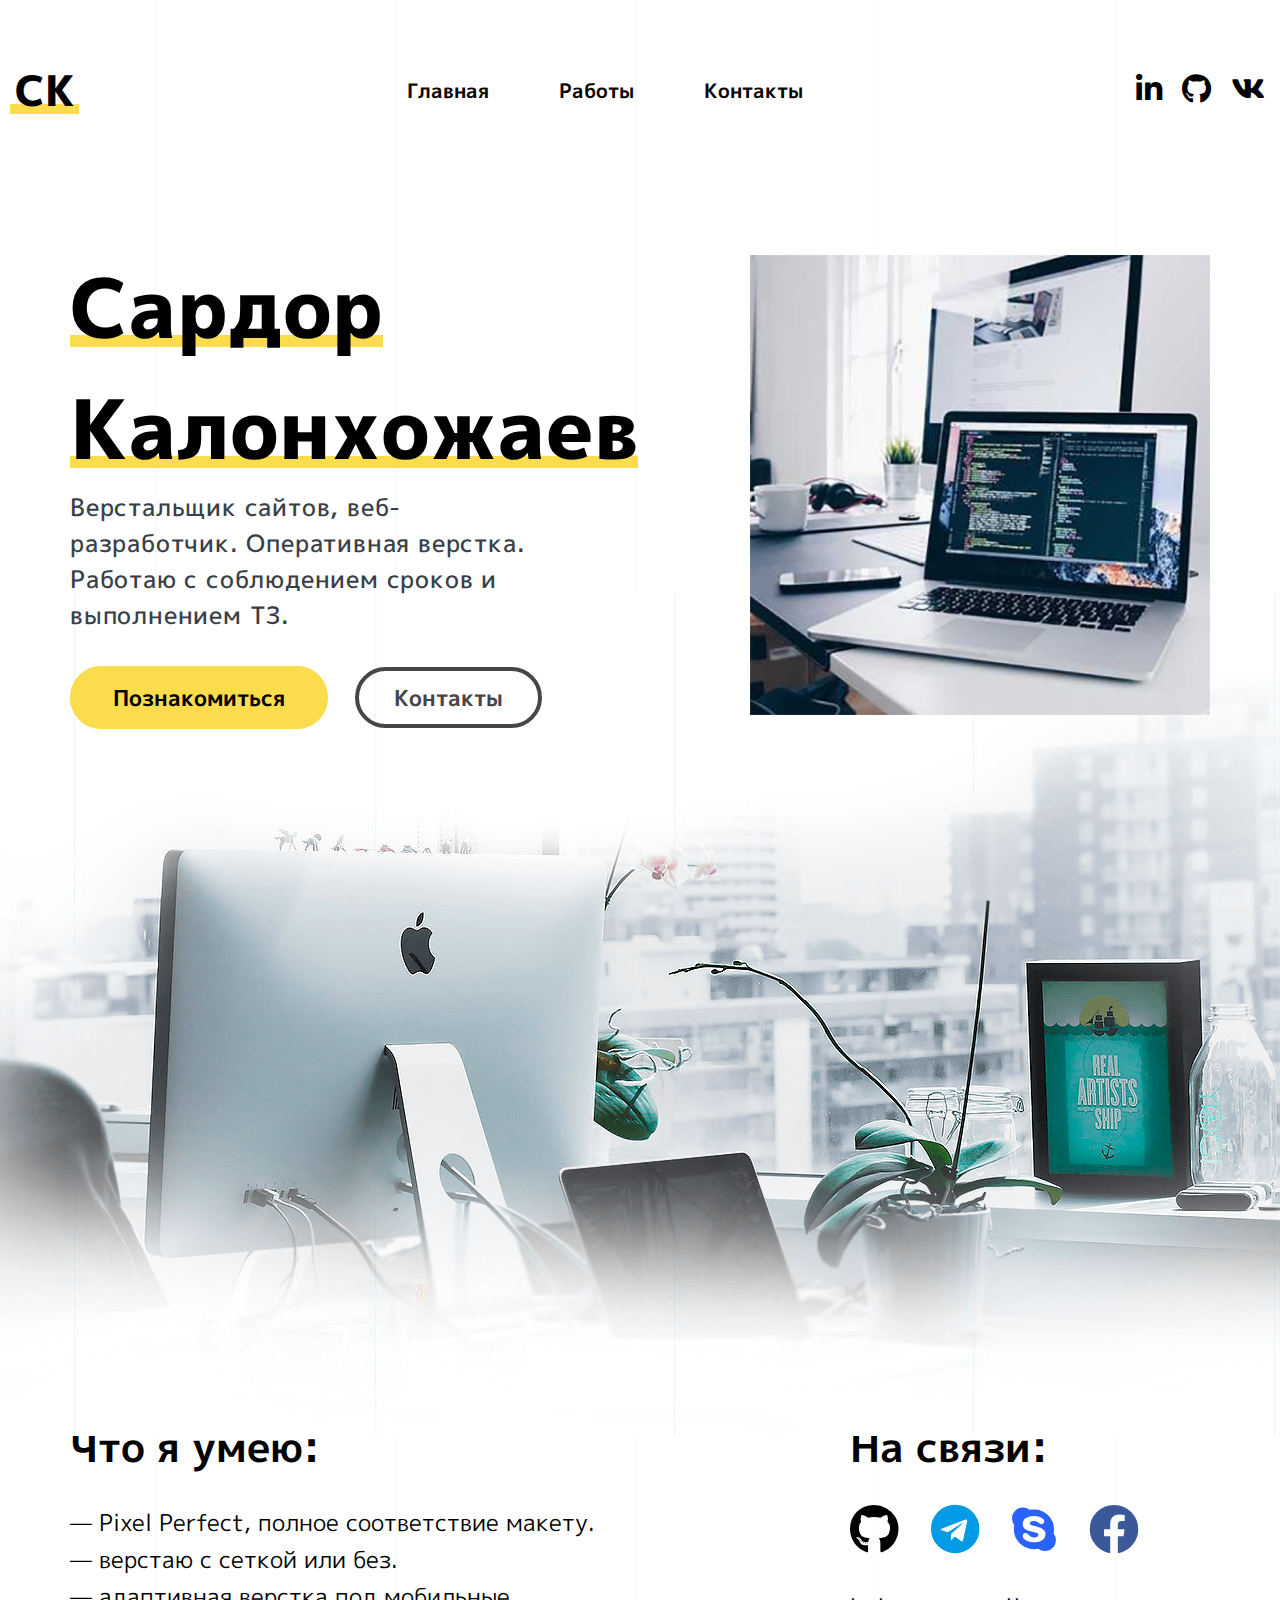
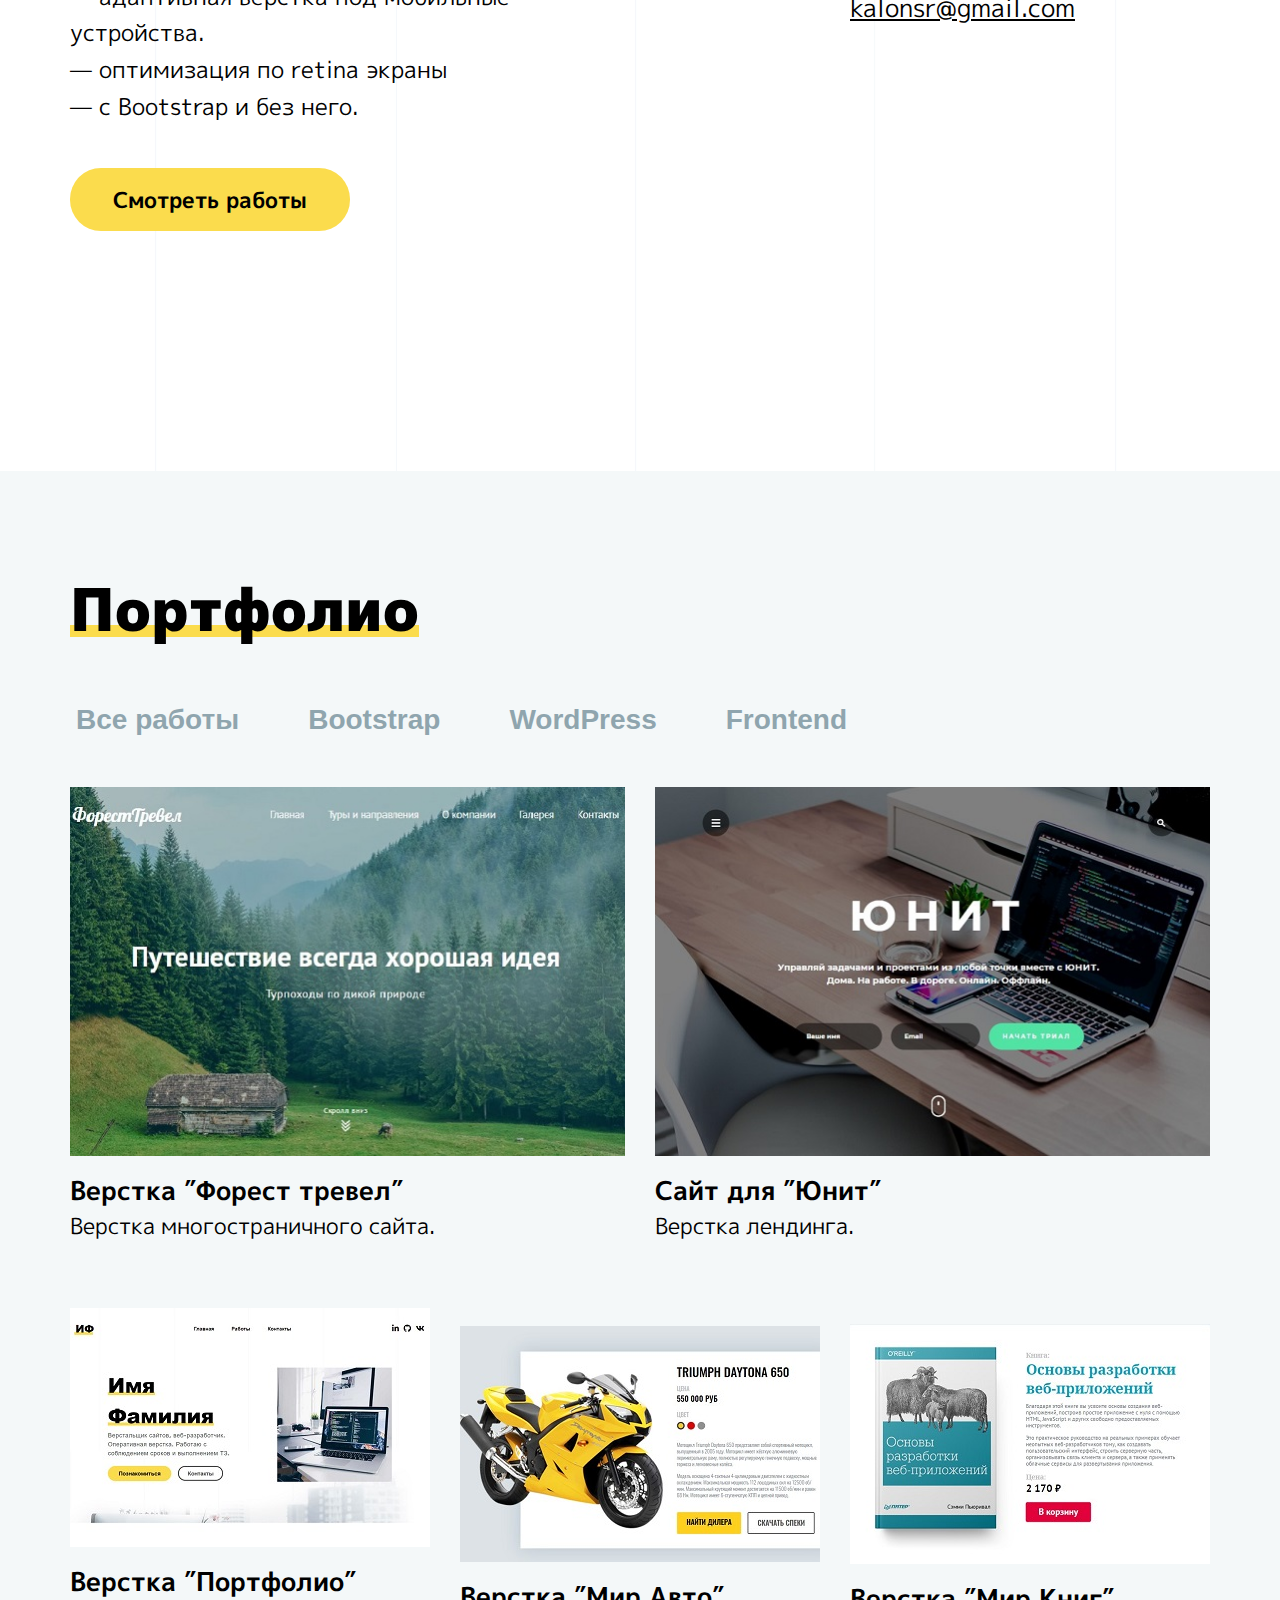
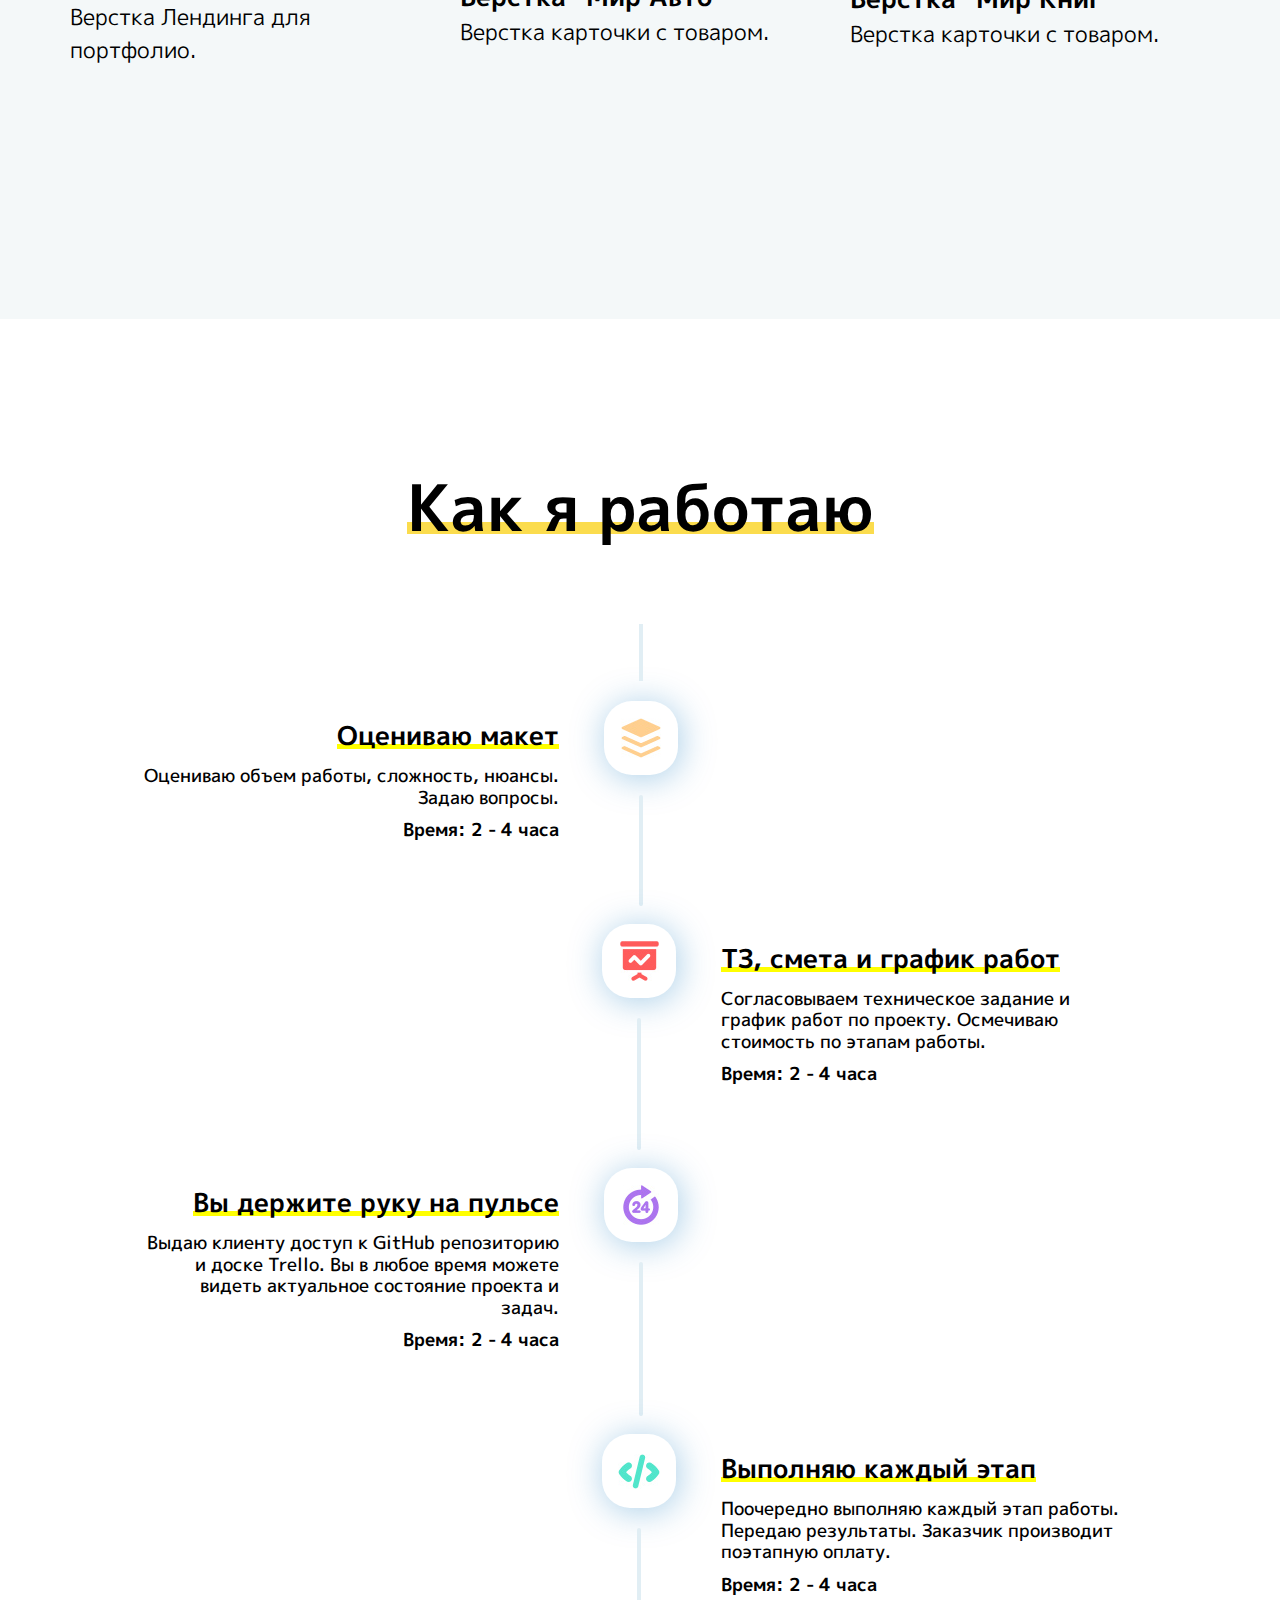
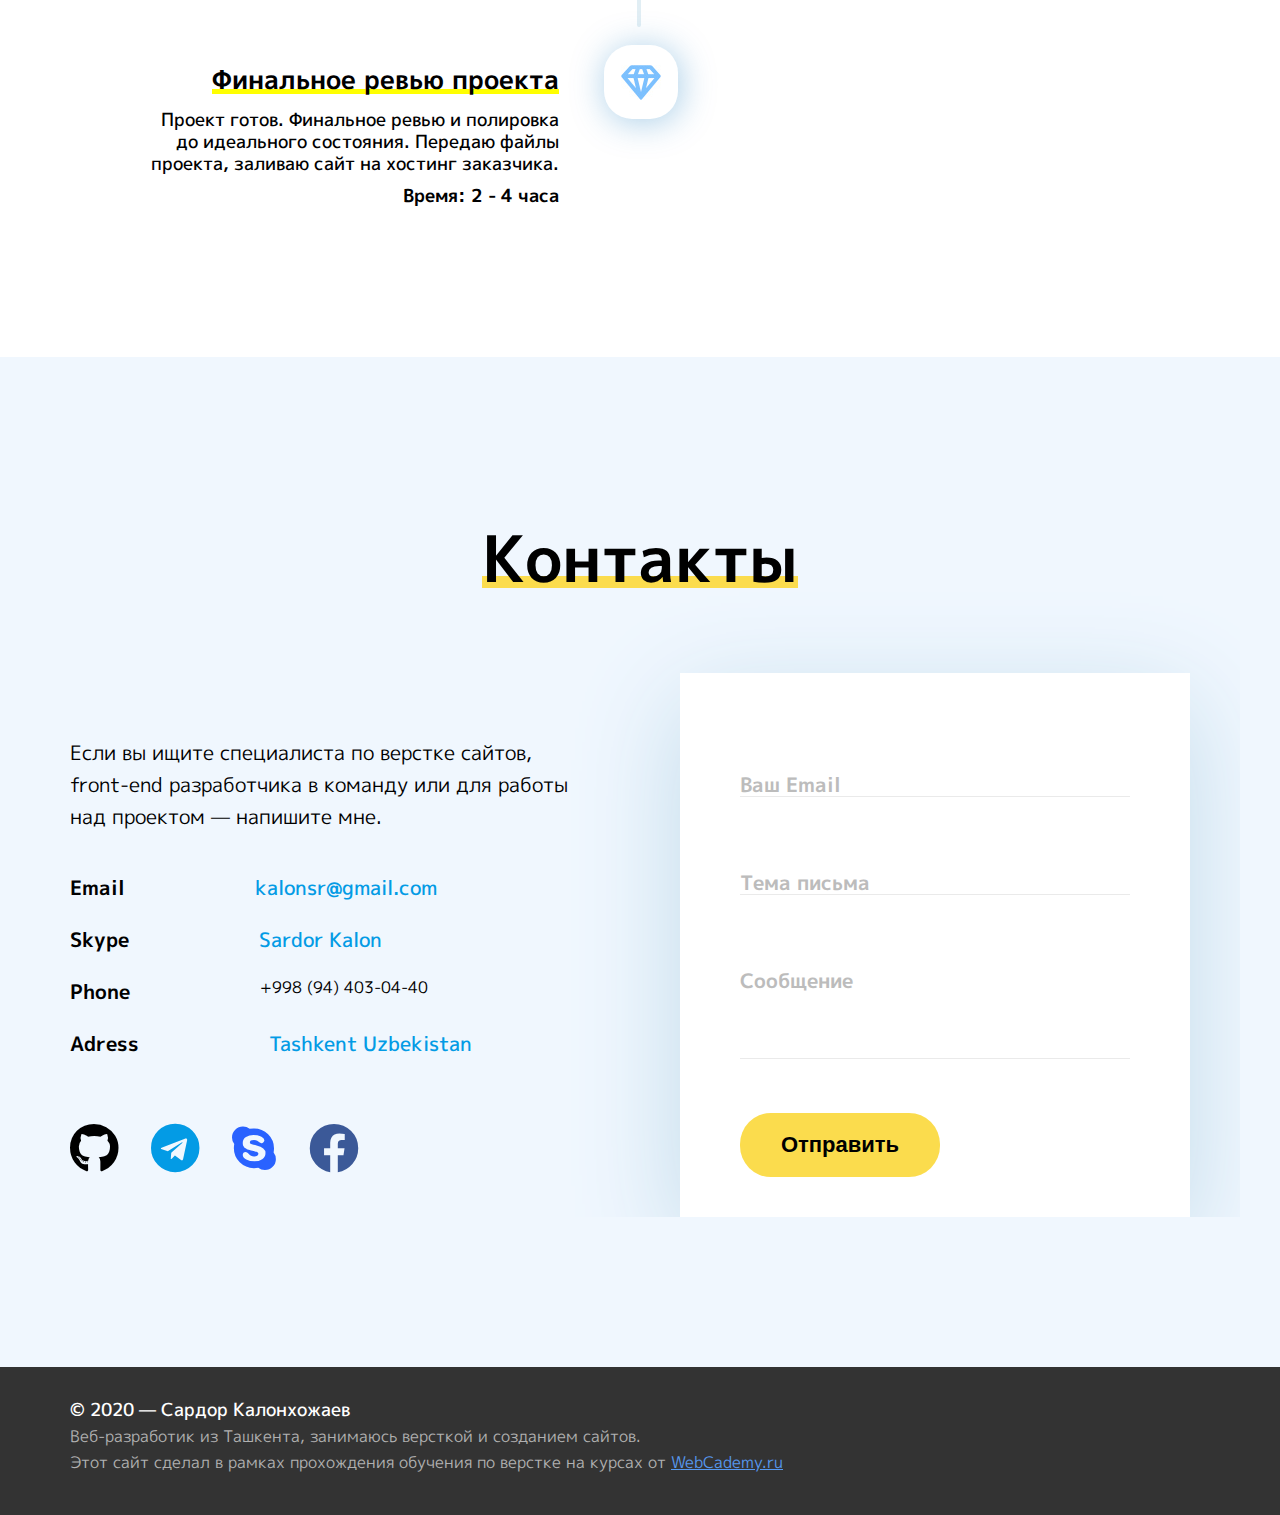
==== docs/index.html @ 213eb2ad "Change Images" ====
<!DOCTYPE html>
<html lang="en">
<head>
	<meta charset="UTF-8">
	<meta name="viewport" content="width=device-width, initial-scale=1.0">
	<link rel="stylesheet" href="css/main.css">
	<link href="https://fonts.googleapis.com/css?family=M+PLUS+1p:100,300,400,500,700,800,900&display=swap&subset=cyrillic-ext" rel="stylesheet">
	<link rel="stylesheet" href="fonts/Awesome/css/all.css">
	

	<title>My Portfolio</title>
</head>
<body class="primer">
	<div id="overlay"></div>
		
				<!-- Header -->
	<div id="header">

				<!-- Header Navigation -->
		<div class="header-nav">

			<div class="logo">
				<a href="index.html">СК</a>
			</div>

			<nav class="header-menu">
				<a class="menu-item" href="#">Главная</a>
				<a class="menu-item" href="#">Работы</a>
				<a class="menu-item" href="#">Контакты</a>
			</nav>

			<nav class="header-icons">
				<a href=""><i class="fab fa-linkedin-in"></i></a>
				<a href=""><i class="fab fa-github"></i></a>
				<a href=""><i class="fab fa-vk"></i></a>
			</nav>

			<div class="toggle-menu"><span></span></div>

		</div>
				<!-- //Header Navigation -->

				<!-- Header-Nav-Dropdown -->
		<div class="header-nav-dropdown">

					<div class="logo">
						<a href="index.html">СК</a>
					</div>
		
					<nav class="toggle-menu-list">
						<a href="#">Главная</a>
						<a href="#">Работы</a>
						<a href="#">Контакты</a>
					</nav>
		
					<div class="icons-row-toggle">
						<a href="#" class="toggle-icons"><i class="fab fa-github"></i></a>
						<a href="#" class="toggle-icons"><i class="fab fa-telegram"></i></a>
						<a href="#" class="toggle-icons"><i class="fab fa-skype"></i></a>
						<a href="#" class="toggle-icons"><i class="fab fa-facebook"></i></a>
					</div>
		
					<div class="mailme-toggle">
						<a href="#">kalonsr@gmail.com</a>
					</div>
		
		</div>
				<!-- //Header-Nav-Dropdown -->

				<!-- Header Introduce -->
		<div class="container">
				
			<div class="header-introduce__wrapper">

				<div class="my-photo">
					<img src="./img/header/verst1.jpg" alt="My Photo">
					<!-- <img src="./img/header/verstka1.jpg" alt="code"> -->
				</div>

				<div class="introduce-content">
							<!-- About Me -->
					<div class="about-me">

						<div class="title-big">
							<h1 class="title-big">
								<span>Сардор</span><br><span>Калонхожаев</span>
							</h1>
						</div>

						<div class="description">
							<p>Верстальщик сайтов, веб-разработчик.
							Оперативная верстка. Работаю с 
							соблюдением сроков и выполнением ТЗ. </p>
						</div>

					</div>
							<!-- //About Me -->

					<div class="introduce-buttons">
						
							<a class="button-yellow" href="#">Познакомиться
							</a>

							<a class="button-white" href="#">Контакты
							</a>

					</div>

				</div>

			</div>

		</div>
				<!-- //Header Introduce -->

				<!-- container-bg -->
		<div class="container-bg">
			<img src="./img/header/img-desctop.png" alt="bg">
		</div>
				<!-- //container-bg -->

				<!-- Header Bottom -->
		<div class="container">

			<div class="header-bottom__wrapper">

				<div class="skills-content">

						<div class="title-medium">
							<h3>Что я умею:</h3>
						</div>

						<ul class="skills-list">
							<li> Pixel Perfect, полное соответствие макету.</li>
							<li> верстаю с сеткой или без.</li>
							<li> адаптивная верстка под мобильные устройства.</li>
							<li> оптимизация по retina экраны</li>
							<li> с Bootstrap и без него.</li>
						</ul>

						<a class="button-yellow" href="#">Смотреть работы
						</a>
						

				</div>

			<div class="intouch-wrapper">

				<div class="title-medium">
						<h3>На связи:</h3>
				</div>

				<div class="icons-row">
						<a href="#" class="intouch-icons"><i class="fab fa-github"></i></a>
						<a href="#" class="intouch-icons"><i class="fab fa-telegram"></i></a>
						<a href="#" class="intouch-icons"><i class="fab fa-skype"></i></a>
						<a href="#" class="intouch-icons"><i class="fab fa-facebook"></i></a>
				</div>

				<div class="mailme">
						<a href="#">kalonsr@gmail.com</a>
				</div>
			</div>

			</div>

		</div>	
				<!-- Header Bottom -->
		
	</div>
				<!-- Header -->

				<!-- Portfolio -->
	<section class="portfolio" id="portfolio">

		<div class="container">

			<div class="portfolio-title"><span class="bottom-line">Портфолио</span></div>
						<!-- Portfolio-Cards -->
			
			<div class="portfolio-cards-toggle">
				<button class="portfolio-cards-toggle__item control-active" data-filter="all">Все работы</button>
				<button class="portfolio-cards-toggle__item" data-filter=".boots">Bootstrap</button>
				<button class="portfolio-cards-toggle__item" data-filter=".wp">WordPress</button>
				<button class="portfolio-cards-toggle__item" data-filter=".frontend">Frontend</button>
			</div>
			
						<!-- //Portfolio-Cards -->
						<!-- Portfolio-Cards__Wrapper -->

			<div class="portfolio-cards__wrapper">

						<!-- Portfolio-Projects -->
				<div id="portfolio-projects">

					<div class="portfolio-projects__item portfolio-projects__item--big  mix boots">

						<a class="portfolio-cards_item" href="#">
							<div class="cards-item-img"><img src="./img/portfolio/forest.jpg" alt="Forest Travel"><button class="view-project">Смотреть проект</button></div>
						
							<div class="portfolio-cards__desc">
								<a class="portfolio-cards__title--big" href="#">Верстка &Prime;Форест тревел&Prime;</a>
								<p class="portfolio-cards__subtitle">Верстка 	многостраничного сайта.</p>
							</div>
						</a>

					</div>

					<div class="portfolio-projects__item portfolio-projects__item--big  mix wp">

						<a class="portfolio-cards_item" href="#">
							<div class="cards-item-img"><img src="./img/portfolio/unit.jpg" alt="Forest Travel"><button class="view-project">Смотреть проект</button></div>
						
							<div class="portfolio-cards__desc">
								<a class="portfolio-cards__title--big" href="#!">Сайт для &Prime;Юнит&Prime;</a>
								<p class="portfolio-cards__subtitle">Верстка лендинга. </p>
							</div>
						</a>

					</div>
					
					<div class="portfolio-projects__item mix frontend">

						<a class="portfolio-cards_item" href="#">
							<div class="cards-item-img"><img src="./img/portfolio/portfolio.jpg" alt="Forest Travel"><button class="view-project">Смотреть проект</button></div>
						
						<div class="portfolio-cards__desc">
							<a class="portfolio-cards__title" href="#!">Верстка &Prime;Портфолио&Prime;</a>
							<p class="portfolio-cards__subtitle">Верстка Лендинга для портфолио.</p>
						</div>
					</a>

					</div>

					<div class="portfolio-projects__item mix wp boots">

						<a class="portfolio-cards_item" href="#">
							<div class="cards-item-img"><img src="./img/portfolio/moto.jpg" alt="Forest Travel"><button class="view-project">Смотреть проект</button></div>
						
						<div class="portfolio-cards__desc">
							<a class="portfolio-cards__title" href="#!">Верстка &Prime;Мир Авто&Prime;</a>
							<p class="portfolio-cards__subtitle">Верстка карточки с товаром. </p>
						</div>
						</a>

					</div>
					
					<div class="portfolio-projects__item frontend hidden">

						<a class="portfolio-cards_item" href="#">
							<div class="cards-item-img"><img src="./img/portfolio/cardbook.jpg" alt="Forest Travel"><button class="view-project">Смотреть проект</button></div>
							<div class="portfolio-cards__desc hidden">
								<a class="portfolio-cards__title" href="#!">Верстка &Prime;Мир 	Книг&Prime;</a>
								<p class="portfolio-cards__subtitle">Верстка карточки с товаром.</p>
							</div>
						</a>

					</div>

				</div>
						<!-- //Portfolio-Projects -->
			</div>
						<!-- //Portfolio-Cards__Wrapper -->
			<div class="show-cards">
				<a href="#" class="show-cards__link">Смотреть все работы</a>
			</div>
		</div>

	</section>
				<!-- //Portfolio -->

				<!-- Timeline -->
	<section id="timeline">
		<div class="container">
					
			<h2 class="timeline-title">
				<span class="bottom-line">Как я работаю</span>
			</h2>
									<!-- Timeline Wrapper -->
			<div class="timeline-wrapper">
									<!-- Timeline Block -->
				<div class="timeline-block">
					
					<div class="timeline-img">
						<img src="img/timeline/layers.jpg" alt="layers">
					</div>
					
					<div class="timline-content">
						<h4><span class="bottom-line1">Оцениваю макет</span></h4>
						<p class="content-desc">Оцениваю объем работы, сложность, 
											нюансы. Задаю вопросы.</p>
						<p class="content-time">Время: 2 - 4 часа</p>
					</div>
				</div>
					
				<div class="timeline-block">
					
					<div class="timeline-img">
						<img src="img/timeline/presentation.jpg" alt="layers">
					</div>
					
					<div class="timline-content">
						<h4><span class="bottom-line1">ТЗ, смета и график работ</span></h4>
						<p class="content-desc">Согласовываем техническое задание и график работ по проекту. Осмечиваю стоимость по этапам работы.</p>
						<p class="content-time">Время: 2 - 4 часа</p>
					</div>
				</div>
					
				<div class="timeline-block">
					
				<div class="timeline-img">
					<img src="img/timeline/24-hours.jpg" alt="layers">
				</div>
					
				<div class="timline-content">
					<h4><span class="bottom-line1">Вы держите руку на пульсе</span></h4>
					<p class="content-desc">Выдаю клиенту доступ к GitHub репозиторию и доске Trello. Вы в любое время можете видеть актуальное состояние проекта и задач.</p>
					<p class="content-time">Время: 2 - 4 часа</p>
				</div>

				</div>
					
				<div class="timeline-block">
					
					<div class="timeline-img">
						<img src="img/timeline/code-alt.jpg" alt="layers">
					</div>
					
					<div class="timline-content">
						<h4><span class="bottom-line1">Выполняю каждый этап</span></h4>
						<p class="content-desc">Поочередно выполняю каждый этап работы. Передаю результаты. Заказчик производит поэтапную оплату.</p>
						<p class="content-time">Время: 2 - 4 часа</p>
					</div>
				</div>
					
				<div class="timeline-block">
					
					<div class="timeline-img">
						<img src="img/timeline/diamond.jpg" alt="layers">
					</div>
					
					<div class="timline-content">
						<h4><span class="bottom-line1">Финальное ревью проекта</span></h4>
						<p class="content-desc">Проект готов. Финальное ревью и полировка до идеального состояния. Передаю файлы проекта, заливаю сайт на хостинг заказчика.</p>
						<p class="content-time">Время: 2 - 4 часа</p>
					</div>
				</div>
									 <!-- //Timeline Block -->
					
			</div>
									<!-- //Timeline Wrapper -->
		</div>
									<!-- //Container -->
	</section>
				<!-- //Timeline -->

				<!-- Contacts -->
	<section id="contacts">

		<div class="contacts-image">
			<img src="./img/contacts/quotes.png" alt="quotes">
		</div>

		<div class="container">

			<h2 class="contacts-title"><span class="bottom-line">Контакты</span>
			</h2>

			<div class="contacts-wrapper">

				<div class="contacts-content">
					<p>Если вы ищите специалиста по верстке сайтов, front-end разработчика в команду или для работы над проектом —  напишите мне.
					</p>

					<div class="contacts-list">
						<ul>
							<li class="list-item"><span>Email</span><a href="mailto:kalonsr@gmail.com">kalonsr@gmail.com</a></li>
							<li class="list-item"><span>Skype</span><a href="skype:Sardor Kalon?chat">Sardor Kalon</a></li>
							<li class="list-item"><span>Phone</span><a class="contacts-map" href="tel:+998944030440"></a>+998 (94) 403-04-40</li>
							<li class="list-item"><span>Adress</span><a class="contacts-map" href="https://goo.gl/maps/7CRQxwE5LMo4XeQaA" target="blank">Tashkent Uzbekistan</a></li>
						</ul>
					</div>

					<div class="contact-icons">
						<a href="https://github.com/sardor-kalon" class="intouch-icons"><i class="fab fa-github"></i></a>
						<a href="https://t.me/ulikeuz" class="intouch-icons"><i class="fab fa-telegram"></i></a>
						<a href="skype:Sardor Kalon?chat" class="intouch-icons"><i class="fab fa-skype"></i></a>
						<a href="#" class="intouch-icons"><i class="fab fa-facebook"></i></a>
					</div>

				</div>

				<form class="contacts-form">
					<div class="contacts-form__item">
						<input class="form-field" type="text" name="email">
						<span class="fake-placeholder">Ваш Email</span>
					</div>
					<div class="contacts-form__item">
						<input class="form-field" type="text" name="theme">
						<span class="fake-placeholder">Тема письма</span>
					</div>
					<div class="contacts-form__item">
						<textarea class="form-field" name="message" rows="3">
						</textarea>
						<span class="fake-placeholder">Сообщение</span>
					</div>
					<div class="contacts-form__btn">
						<button type="submit">Отправить
						</button>
					</div>

				</form>

			</div>

		</div>

	</section>
				<!-- //Contacts -->

				<!-- Footer -->
	<footer>
		<div class="container">
			<div class="content">
			<h4>© 2020 — Сардор Калонхожаев</h4>
			<span>Веб-разработик из Ташкента, занимаюсь версткой и созданием сайтов.
			</span>
			<span>Этот сайт сделал в рамках прохождения обучения по верстке на курсах от  <a href="https://webcademy.ru/" target="blank">WebCademy.ru</a></span>
		</div>
		</div>
		
	</footer>



	<script src="./libs/jquery/jquery-3.5.0.min.js"></script>
	<script src="./libs/mixitup/mixitup.min.js"></script>
	<script src="./js/main.js"></script>
</body>
</html>
---- docs/css/main.css ----
* {
  -webkit-box-sizing: border-box;
     -moz-box-sizing: border-box;
          box-sizing: border-box;
}
html {
  scroll-behavior: smooth;
}
html p,
h1,
h2,
h3,
h4,
h5,
h6,
ul {
  margin: 0;
  padding: 0;
}
body {
  margin: 0;
  width: 100%;
  height: 100%;
  outline: none;
  font-family: "M PLUS 1p", sans-serif;
}
body .primer {
  position: fixed;
}
.primer.active {
  overflow-y: hidden;
  position: absolute;
}
a,
button {
  cursor: pointer;
}
.none {
  display: none;
}
.container {
  margin: auto;
  width: 320px;
  padding-left: 10px;
  padding-right: 10px;
  overflow: hidden;
}
@media (min-width: 544px) {
  .container {
    width: 544px;
    padding-left: 20px;
    padding-right: 20px;
  }
}
@media (min-width: 768px) {
  .container {
    width: 768px;
    padding-left: 30px;
    padding-right: 30px;
  }
}
@media (min-width: 992px) {
  .container {
    width: 992px;
  }
}
@media (min-width: 1200px) {
  .container {
    width: 1200px;
    padding-left: 30px;
    padding-right: 30px;
  }
}
.title-big {
  font-family: "M PLUS 1p", sans-serif;
  font-weight: 800;
  font-size: 38px;
}
.title-big span {
  position: relative;
  z-index: 1;
}
.title-big span::after {
  content: "";
  display: block;
  position: absolute;
  z-index: -1;
  width: 100%;
  border-bottom: 12px solid #fbdc4d;
  bottom: 15%;
  left: 0;
}
@media (min-width: 768px) {
  .title-big {
    font-size: 50px;
  }
}
@media (min-width: 1200px) {
  .title-big {
    font-size: 82px;
    font-weight: 800;
  }
}
.title-medium {
  font-size: 26px;
  font-weight: 400;
}
@media (min-width: 768px) {
  .title-medium {
    font-size: 28px;
  }
}
@media (min-width: 1200px) {
  .title-medium {
    margin-bottom: 27px;
    font-size: 35px;
    font-weight: 400;
  }
}
.button-yellow {
  display: none;
}
@media (min-width: 1200px) {
  .button-yellow {
    display: inline-block;
    margin-right: 27px;
    max-width: 300px;
    padding: 15px 43px;
    -webkit-border-radius: 31px;
       -moz-border-radius: 31px;
            border-radius: 31px;
    background-color: #fbdc4d;
    text-align: center;
    color: #000000;
    font-size: 22px;
    font-weight: 700;
    text-decoration: none;
  }
  .button-yellow:hover {
    background-color: #ffd200;
  }
  .button-yellow:active {
    background-color: #e1bc10;
  }
}
@media (min-width: 1200px) {
  .button-white {
    padding: 10px 35px;
    text-align: center;
    -webkit-border-radius: 32px;
       -moz-border-radius: 32px;
            border-radius: 32px;
    border: 4px solid #464646;
    color: #464646;
    font-size: 22px;
    font-weight: 700;
    text-decoration: none;
  }
  .button-white:hover {
    color: #797979;
    border: 4px solid #797979;
  }
  .button-white:active {
    color: #181818;
    border: 4px solid #181818;
  }
}
.icons-row {
  display: -webkit-box;
  display: -webkit-flex;
  display: -moz-box;
  display: -ms-flexbox;
  display: flex;
  -webkit-box-pack: center;
  -webkit-justify-content: center;
     -moz-box-pack: center;
      -ms-flex-pack: center;
          justify-content: center;
  margin-top: 15px;
  margin-bottom: 8px;
}
@media (min-width: 768px) {
  .icons-row {
    margin-top: 15px;
    margin-bottom: 15px;
  }
}
@media (min-width: 1200px) {
  .icons-row {
    margin-top: 0;
    margin-bottom: 35px;
  }
}
.intouch-icons {
  margin-right: 32px;
}
@media (min-width: 768px) {
  .intouch-icons {
    margin-right: 34px;
  }
}
@media (min-width: 1200px) {
  .intouch-icons {
    margin-right: 33px;
  }
}
.intouch-icons:last-child {
  margin-right: 0;
}
.intouch-icons .fab {
  font-weight: 500;
  font-size: 50px;
}
.intouch-icons .fa-github {
  color: black;
}
.intouch-icons .fa-github:hover {
  -webkit-transform: scale(1.2);
     -moz-transform: scale(1.2);
      -ms-transform: scale(1.2);
       -o-transform: scale(1.2);
          transform: scale(1.2);
  color: #2b2a2a;
}
.intouch-icons .fa-telegram {
  color: #039be5;
}
.intouch-icons .fa-telegram:hover {
  -webkit-transform: scale(1.2);
     -moz-transform: scale(1.2);
      -ms-transform: scale(1.2);
       -o-transform: scale(1.2);
          transform: scale(1.2);
  color: #23aff5;
}
.intouch-icons .fa-skype {
  color: #2962ff;
}
.intouch-icons .fa-skype:hover {
  -webkit-transform: scale(1.2);
     -moz-transform: scale(1.2);
      -ms-transform: scale(1.2);
       -o-transform: scale(1.2);
          transform: scale(1.2);
  color: #396bf5;
}
.intouch-icons .fa-facebook {
  color: #3b5998;
}
.intouch-icons .fa-facebook:hover {
  -webkit-transform: scale(1.2);
     -moz-transform: scale(1.2);
      -ms-transform: scale(1.2);
       -o-transform: scale(1.2);
          transform: scale(1.2);
  color: #1a9cdd;
}
.mailme {
  text-align: center;
  font-size: 25px;
  font-weight: 400;
  text-decoration: underline;
  -webkit-transition: ease 0.5s;
  -o-transition: ease 0.5s;
  -moz-transition: ease 0.5s;
  transition: ease 0.5s;
}
.mailme a {
  color: #000000;
}
.mailme a:hover {
  color: #039be5;
}
.mailme a:active {
  color: #ea736d;
}
.bottom-line {
  position: relative;
  z-index: 1;
}
.bottom-line:after {
  content: "";
  display: block;
  position: absolute;
  padding-left: -5px;
  padding-right: -5px;
  z-index: -1;
  width: 100%;
  border-bottom: 12px solid yellow;
  bottom: 15%;
  left: 0;
}
#header {
  margin: auto;
  position: relative;
  padding-top: 15px;
  padding-bottom: 85px;
  width: 100%;
  height: 100%;
  font-family: "M PLUS 1p", sans-serif;
  overflow: hidden;
  max-width: 320px;
}
@media (min-width: 544px) {
  #header {
    max-width: 544px;
  }
}
@media (min-width: 768px) {
  #header {
    max-width: 768px;
    padding-top: 20px;
    padding-bottom: 85px;
  }
}
@media (min-width: 1200px) {
  #header {
    padding-top: 60px;
    padding-bottom: 240px;
    background-image: url(../img/lines/Slice_4.jpg);
    background-repeat: repeat;
    -moz-background-size: contain;
         background-size: contain;
    background-position: 0 0;
    max-width: 1600px;
    height: 100%;
    margin-left: auto;
    margin-right: auto;
  }
}
.header-introduce__wrapper {
  display: -webkit-box;
  display: -webkit-flex;
  display: -moz-box;
  display: -ms-flexbox;
  display: flex;
  -webkit-box-orient: vertical;
  -webkit-box-direction: normal;
  -webkit-flex-direction: column;
     -moz-box-orient: vertical;
     -moz-box-direction: normal;
      -ms-flex-direction: column;
          flex-direction: column;
  -webkit-box-align: center;
  -webkit-align-items: center;
     -moz-box-align: center;
      -ms-flex-align: center;
          align-items: center;
  margin-top: 75px;
  position: relative;
  z-index: 2;
}
@media (min-width: 768px) {
  .header-introduce__wrapper {
    -webkit-box-orient: horizontal;
    -webkit-box-direction: reverse;
    -webkit-flex-direction: row-reverse;
       -moz-box-orient: horizontal;
       -moz-box-direction: reverse;
        -ms-flex-direction: row-reverse;
            flex-direction: row-reverse;
    -webkit-box-pack: justify;
    -webkit-justify-content: space-between;
       -moz-box-pack: justify;
        -ms-flex-pack: justify;
            justify-content: space-between;
    margin-top: 65px;
  }
}
@media (min-width: 992px) {
  .header-introduce__wrapper {
    -webkit-box-pack: end;
    -webkit-justify-content: flex-end;
       -moz-box-pack: end;
        -ms-flex-pack: end;
            justify-content: flex-end;
  }
}
@media (min-width: 1200px) {
  .header-introduce__wrapper {
    margin-top: 127px;
    -webkit-box-pack: justify;
    -webkit-justify-content: space-between;
       -moz-box-pack: justify;
        -ms-flex-pack: justify;
            justify-content: space-between;
  }
}
.my-photo {
  overflow: hidden;
  -o-object-position: center;
     object-position: center;
  margin-bottom: 37px;
}
@media (min-width: 768px) {
  .my-photo {
    margin-bottom: 0;
    width: 50%;
    max-width: -webkit-fit-content;
    max-width: -moz-fit-content;
    max-width: fit-content;
  }
}
@media (min-width: 1200px) {
  .my-photo {
    width: 50%;
    max-width: 460px;
  }
}
.my-photo img {
  max-width: 290px;
}
@media (min-width: 768px) {
  .my-photo img {
    max-width: 290px;
  }
}
@media (min-width: 1200px) {
  .my-photo img {
    max-width: 100%;
  }
}
@media (min-width: 768px) {
  .introduce-content {
    width: 50%;
  }
}
.about-me {
  margin-bottom: 35px;
}
@media (min-width: 1200px) {
  .about-me {
    font-size: 82px;
    margin-bottom: 33px;
  }
}
.description {
  max-width: 270px;
  margin-top: 21px;
  margin-bottom: 33px;
  cursor: text;
}
@media (min-width: 768px) {
  .description {
    max-width: 330px;
    margin-top: 0;
    margin-bottom: 0;
  }
}
@media (min-width: 1200px) {
  .description {
    max-width: 490px;
  }
}
.description p {
  text-shadow: 0 3px 42px #ffffff;
  color: #393f47;
  font-size: 18px;
  font-weight: 600;
  line-height: 30px;
}
@media (min-width: 1200px) {
  .description p {
    font-size: 24px;
    font-weight: 500;
    line-height: 36px;
    letter-spacing: 0.8px;
  }
}
.introduce-buttons {
  display: none;
}
@media (min-width: 1200px) {
  .introduce-buttons {
    display: -webkit-box;
    display: -webkit-flex;
    display: -moz-box;
    display: -ms-flexbox;
    display: flex;
    -webkit-box-pack: start;
    -webkit-justify-content: start;
       -moz-box-pack: start;
        -ms-flex-pack: start;
            justify-content: start;
    -webkit-box-align: center;
    -webkit-align-items: center;
       -moz-box-align: center;
        -ms-flex-align: center;
            align-items: center;
  }
}
.container-bg {
  position: relative;
  overflow: hidden;
  height: auto;
  display: block;
  -webkit-transform: scale(1.8);
     -moz-transform: scale(1.8);
      -ms-transform: scale(1.8);
       -o-transform: scale(1.8);
          transform: scale(1.8);
  z-index: 1;
}
@media (min-width: 544px) {
  .container-bg {
    -webkit-transform: scale(1.5);
       -moz-transform: scale(1.5);
        -ms-transform: scale(1.5);
         -o-transform: scale(1.5);
            transform: scale(1.5);
  }
}
@media (min-width: 768px) {
  .container-bg {
    -webkit-transform: scale(1);
       -moz-transform: scale(1);
        -ms-transform: scale(1);
         -o-transform: scale(1);
            transform: scale(1);
    margin-top: -65px;
    margin-bottom: 10px;
  }
}
@media (min-width: 1200px) {
  .container-bg {
    margin-bottom: 0;
    margin-top: -136px;
    margin-left: -126px;
    max-width: 1600px;
  }
}
.container-bg img {
  display: block;
  height: auto;
  max-width: 320px;
}
@media (min-width: 544px) {
  .container-bg img {
    max-width: 544px;
  }
}
@media (min-width: 768px) {
  .container-bg img {
    max-width: 768px;
  }
}
@media (min-width: 992px) {
  .container-bg img {
    max-width: 992px;
  }
}
@media (min-width: 1200px) {
  .container-bg img {
    max-width: 1600px;
  }
}
.header-bottom__wrapper {
  margin-bottom: 75px;
  display: -webkit-box;
  display: -webkit-flex;
  display: -moz-box;
  display: -ms-flexbox;
  display: flex;
  -webkit-box-orient: vertical;
  -webkit-box-direction: normal;
  -webkit-flex-direction: column;
     -moz-box-orient: vertical;
     -moz-box-direction: normal;
      -ms-flex-direction: column;
          flex-direction: column;
  -webkit-box-pack: start;
  -webkit-justify-content: start;
     -moz-box-pack: start;
      -ms-flex-pack: start;
          justify-content: start;
  position: relative;
  z-index: 2;
}
@media (min-width: 768px) {
  .header-bottom__wrapper {
    margin-bottom: 0;
    -webkit-box-orient: horizontal;
    -webkit-box-direction: normal;
    -webkit-flex-direction: row;
       -moz-box-orient: horizontal;
       -moz-box-direction: normal;
        -ms-flex-direction: row;
            flex-direction: row;
    -webkit-box-pack: justify;
    -webkit-justify-content: space-between;
       -moz-box-pack: justify;
        -ms-flex-pack: justify;
            justify-content: space-between;
  }
}
@media (min-width: 1200px) {
  .header-bottom__wrapper {
    margin-top: -20px;
  }
}
.skills-content {
  margin-bottom: 13px;
}
@media (min-width: 544px) {
  .skills-content {
    margin-bottom: 10px;
  }
}
@media (min-width: 768px) {
  .skills-content {
    margin-bottom: 0;
    width: 50%;
  }
}
@media (min-width: 1200px) {
  .skills-content {
    max-width: 630px;
  }
}
.skills-list {
  margin-top: 20px;
  list-style-type: none;
  padding: 0;
  font-size: 18px;
  font-weight: 400;
  max-width: 270px;
  line-height: 1.9;
}
@media (min-width: 544px) {
  .skills-list {
    max-width: 320px;
  }
}
@media (min-width: 768px) {
  .skills-list {
    margin-top: 20px;
    line-height: 1.7;
  }
}
@media (min-width: 1200px) {
  .skills-list {
    margin-bottom: 43px;
    font-size: 23px;
    max-width: 630px;
    line-height: 1.6;
  }
}
@media (min-width: 1200px) {
  .skills-list li::before {
    content: "\2014";
  }
}
.intouch-wrapper {
  display: -webkit-box;
  display: -webkit-flex;
  display: -moz-box;
  display: -ms-flexbox;
  display: flex;
  -webkit-box-orient: vertical;
  -webkit-box-direction: normal;
  -webkit-flex-direction: column;
     -moz-box-orient: vertical;
     -moz-box-direction: normal;
      -ms-flex-direction: column;
          flex-direction: column;
  -webkit-box-align: start;
  -webkit-align-items: start;
     -moz-box-align: start;
      -ms-flex-align: start;
          align-items: start;
  max-width: 310px;
}
@media (min-width: 768px) {
  .intouch-wrapper {
    width: 50%;
    max-width: 340px;
  }
}
@media (min-width: 1200px) {
  .intouch-wrapper {
    max-width: 360px;
  }
}
.mailme {
  font-size: 25px;
  font-weight: 400;
  text-decoration: underline;
}
.mailme a {
  color: #000000;
}
.header-nav {
  position: relative;
  margin: auto;
  display: -webkit-box;
  display: -webkit-flex;
  display: -moz-box;
  display: -ms-flexbox;
  display: flex;
  -webkit-box-pack: justify;
  -webkit-justify-content: space-between;
     -moz-box-pack: justify;
      -ms-flex-pack: justify;
          justify-content: space-between;
  -webkit-box-align: center;
  -webkit-align-items: center;
     -moz-box-align: center;
      -ms-flex-align: center;
          align-items: center;
  width: 100%;
  max-width: 320px;
  height: 60px;
  padding-left: 10px;
  padding-right: 10px;
}
@media (min-width: 544px) {
  .header-nav {
    max-width: 544px;
    padding-left: 22px;
    padding-right: 22px;
  }
}
@media (min-width: 768px) {
  .header-nav {
    max-width: 768px;
    padding-left: 30px;
    padding-right: 30px;
  }
}
@media (min-width: 992px) {
  .header-nav {
    max-width: 992px;
    padding-left: 15px;
    padding-right: 15px;
  }
}
@media (min-width: 1200px) {
  .header-nav {
    margin: auto;
    display: -webkit-box;
    display: -webkit-flex;
    display: -moz-box;
    display: -ms-flexbox;
    display: flex;
    -webkit-box-pack: justify;
    -webkit-justify-content: space-between;
       -moz-box-pack: justify;
        -ms-flex-pack: justify;
            justify-content: space-between;
    -webkit-box-align: center;
    -webkit-align-items: center;
       -moz-box-align: center;
        -ms-flex-align: center;
            align-items: center;
    height: 60px;
    max-width: 1430px;
    padding-right: 15px;
    padding-left: 15px;
  }
}
.logo {
  position: relative;
  font-family: "M PLUS 1p", sans-serif;
  font-size: 42px;
  font-weight: 800;
  z-index: 1;
  max-width: 70px;
}
.logo a {
  text-decoration: none;
  color: black;
}
.logo a::after {
  content: "";
  display: block;
  position: absolute;
  z-index: -1;
  /* width: 50px; */
  border-bottom: 10px solid #fbdc4d;
  bottom: 7px;
  left: -5px;
  right: -5px;
  max-width: 75px;
}
.logo:hover {
  -webkit-transform: scale(1.2);
     -moz-transform: scale(1.2);
      -ms-transform: scale(1.2);
       -o-transform: scale(1.2);
          transform: scale(1.2);
}
.header-menu {
  display: none;
}
@media (min-width: 1200px) {
  .header-menu {
    display: -webkit-box;
    display: -webkit-flex;
    display: -moz-box;
    display: -ms-flexbox;
    display: flex;
    -webkit-box-orient: horizontal;
    -webkit-box-direction: normal;
    -webkit-flex-direction: row;
       -moz-box-orient: horizontal;
       -moz-box-direction: normal;
        -ms-flex-direction: row;
            flex-direction: row;
    -webkit-box-pack: center;
    -webkit-justify-content: center;
       -moz-box-pack: center;
        -ms-flex-pack: center;
            justify-content: center;
    -webkit-box-align: center;
    -webkit-align-items: center;
       -moz-box-align: center;
        -ms-flex-align: center;
            align-items: center;
    width: auto;
    min-width: unset;
    padding-top: initial;
    padding-left: 0;
    -webkit-transform: unset;
       -moz-transform: unset;
        -ms-transform: unset;
         -o-transform: unset;
            transform: unset;
  }
}
.menu-item {
  position: relative;
  z-index: 1;
  font-size: 20px;
  font-weight: 700;
  text-decoration: none;
  color: #0a0505;
  margin-bottom: 0;
  margin-right: 70px;
}
.menu-item:last-child {
  margin-right: 0;
}
.menu-item:after {
  content: "";
  position: absolute;
  bottom: 5px;
  left: 0;
  width: 0;
  height: 5px;
  background-color: #fbdc4d;
  -webkit-transition: ease 0.5s;
  -o-transition: ease 0.5s;
  -moz-transition: ease 0.5s;
  transition: ease 0.5s;
  z-index: -1;
}
.menu-item:hover::after {
  width: 100%;
}
.menu-item:focus {
  border: dotted;
  border-color: #e2e284;
}
.header-icons {
  display: none;
}
.header-icons a {
  margin-right: 20px;
  text-decoration: none;
}
.header-icons a:last-child {
  margin-right: 0;
}
@media (min-width: 1200px) {
  .header-icons {
    display: -webkit-box;
    display: -webkit-flex;
    display: -moz-box;
    display: -ms-flexbox;
    display: flex;
  }
}
.fa-linkedin-in {
  font-size: 30px;
  color: black;
}
.fa-linkedin-in:hover {
  color: #2962ff;
}
.fa-github {
  font-size: 30px;
  color: black;
}
.fa-github:hover {
  color: #51fa75;
}
.fa-vk {
  font-size: 30px;
  color: black;
}
.fa-vk:hover {
  color: #7599fc;
}
.header-nav-dropdown {
  position: fixed;
  top: 0;
  bottom: 0;
  right: 0;
  z-index: 10;
  padding-top: 70px;
  padding-left: 30px;
  display: -webkit-box;
  display: -webkit-flex;
  display: -moz-box;
  display: -ms-flexbox;
  display: flex;
  -webkit-box-orient: vertical;
  -webkit-box-direction: normal;
  -webkit-flex-direction: column;
     -moz-box-orient: vertical;
     -moz-box-direction: normal;
      -ms-flex-direction: column;
          flex-direction: column;
  -webkit-box-align: start;
  -webkit-align-items: flex-start;
     -moz-box-align: start;
      -ms-flex-align: start;
          align-items: flex-start;
  max-width: 320px;
  width: 100%;
  -webkit-transform: translateX(100%);
     -moz-transform: translateX(100%);
      -ms-transform: translateX(100%);
       -o-transform: translateX(100%);
          transform: translateX(100%);
  -webkit-transition: ease 0.5s;
  -o-transition: ease 0.5s;
  -moz-transition: ease 0.5s;
  transition: ease 0.5s;
}
@media (min-width: 1200px) {
  .header-nav-dropdown {
    display: none;
  }
}
.header-nav-dropdown.active {
  display: -webkit-box;
  display: -webkit-flex;
  display: -moz-box;
  display: -ms-flexbox;
  display: flex;
  background-color: #fff;
  -webkit-transform: translateX(0);
     -moz-transform: translateX(0);
      -ms-transform: translateX(0);
       -o-transform: translateX(0);
          transform: translateX(0);
}
.toggle-menu-list {
  margin-top: 25px;
  margin-bottom: 40px;
  display: -webkit-box;
  display: -webkit-flex;
  display: -moz-box;
  display: -ms-flexbox;
  display: flex;
  -webkit-box-orient: vertical;
  -webkit-box-direction: normal;
  -webkit-flex-direction: column;
     -moz-box-orient: vertical;
     -moz-box-direction: normal;
      -ms-flex-direction: column;
          flex-direction: column;
  -webkit-box-pack: center;
  -webkit-justify-content: center;
     -moz-box-pack: center;
      -ms-flex-pack: center;
          justify-content: center;
}
.toggle-menu-list a {
  margin-bottom: 10px;
  font-size: 20px;
  font-weight: 700;
  color: black;
  position: relative;
  max-width: -webkit-max-content;
  max-width: -moz-max-content;
  max-width: max-content;
  text-decoration: none;
}
.toggle-menu-list a:after {
  content: "";
  position: absolute;
  bottom: 5px;
  left: 0;
  width: 0;
  height: 5px;
  background-color: #fbdc4d;
  -webkit-transition: ease 0.5s;
  -o-transition: ease 0.5s;
  -moz-transition: ease 0.5s;
  transition: ease 0.5s;
  z-index: -1;
}
.toggle-menu-list a:hover::after {
  width: 100%;
}
.toggle-menu {
  position: relative;
  display: -webkit-box;
  display: -webkit-flex;
  display: -moz-box;
  display: -ms-flexbox;
  display: flex;
  -webkit-box-pack: center;
  -webkit-justify-content: center;
     -moz-box-pack: center;
      -ms-flex-pack: center;
          justify-content: center;
  -webkit-box-align: center;
  -webkit-align-items: center;
     -moz-box-align: center;
      -ms-flex-align: center;
          align-items: center;
  height: 40px;
  cursor: pointer;
}
@media (min-width: 1200px) {
  .toggle-menu {
    display: none;
  }
}
.toggle-menu span {
  position: relative;
  display: block;
  width: 40px;
  height: 5px;
  background-color: #000;
  z-index: 15;
}
.toggle-menu span:before,
.toggle-menu span:after {
  content: "";
  position: absolute;
  left: 0;
  width: 40px;
  height: 5px;
  background-color: #000;
}
.toggle-menu span:before {
  top: -10px;
}
.toggle-menu span:after {
  bottom: -10px;
}
.toggle-menu.active span {
  background-color: transparent;
}
.toggle-menu.active span:before {
  -webkit-transform: rotate(45deg);
     -moz-transform: rotate(45deg);
      -ms-transform: rotate(45deg);
       -o-transform: rotate(45deg);
          transform: rotate(45deg);
  top: 0;
}
.toggle-menu.active span:after {
  -webkit-transform: rotate(-45deg);
     -moz-transform: rotate(-45deg);
      -ms-transform: rotate(-45deg);
       -o-transform: rotate(-45deg);
          transform: rotate(-45deg);
  bottom: 0;
}
#overlay {
  position: fixed;
  top: 0;
  bottom: 0;
  left: 0;
  right: 0;
  background-color: rgba(0, 0, 0, 0.5);
  z-index: 5;
  display: none;
}
#overlay.active {
  display: block;
}
.icons-row-toggle {
  display: -webkit-box;
  display: -webkit-flex;
  display: -moz-box;
  display: -ms-flexbox;
  display: flex;
  max-width: 260px;
  margin-bottom: 40px;
}
.toggle-icons {
  margin-right: 20px;
}
.toggle-icons:last-child {
  margin-right: 0;
}
.toggle-icons .fab {
  font-weight: 500;
  font-size: 50px;
}
.toggle-icons .fa-github {
  color: black;
}
.toggle-icons .fa-telegram {
  color: #039be5;
}
.toggle-icons .fa-skype {
  color: #2962ff;
}
.toggle-icons .fa-facebook {
  color: #3b5998;
}
.mailme-toggle {
  text-align: center;
  font-size: 25px;
  font-weight: 400;
  text-decoration: underline;
}
.mailme-toggle a {
  color: #000;
}
.mailme-toggle a:hover {
  color: #039be5;
}
.mailme-toggle a:active {
  color: #ea736d;
}
.portfolio {
  background-color: #f4f8f9;
  padding-top: 47px;
  padding-bottom: 70px;
}
@media (min-width: 768px) {
  .portfolio {
    padding-top: 61px;
    padding-bottom: 80px;
  }
}
@media (min-width: 1200px) {
  .portfolio {
    padding-top: 95px;
    padding-bottom: 125px;
  }
}
.portfolio-title {
  font-size: 42px;
  font-weight: 900;
  margin-bottom: 39px;
}
@media (min-width: 768px) {
  .portfolio-title {
    margin-bottom: 45px;
    font-size: 52px;
    font-weight: 700;
  }
}
@media (min-width: 1200px) {
  .portfolio-title {
    margin-bottom: 50px;
    font-size: 59px;
    font-weight: 900;
  }
}
.bottom-line {
  position: relative;
  z-index: 1;
}
.bottom-line:after {
  content: "";
  display: block;
  position: absolute;
  z-index: -1;
  width: 100%;
  border-bottom: 12px solid #fbdc4d;
  bottom: 15%;
  left: 0;
}
.portfolio-cards-toggle {
  display: none;
}
@media (min-width: 768px) {
  .portfolio-cards-toggle {
    display: -webkit-box;
    display: -webkit-flex;
    display: -moz-box;
    display: -ms-flexbox;
    display: flex;
    margin-bottom: 47px;
  }
}
@media (min-width: 1200px) {
  .portfolio-cards-toggle {
    margin-bottom: 50px;
  }
}
.portfolio-cards-toggle__item:hover {
  color: #000;
}
.portfolio-cards-toggle__item:active,
.portfolio-cards-toggle__item:focus {
  color: #dd0707;
  outline: hidden;
}
@media (min-width: 768px) {
  .portfolio-cards-toggle__item {
    margin-right: 37px;
    font-size: 22px;
    font-weight: 900;
    color: #8fa5ae;
    background-color: transparent;
    border: none;
    outline: hidden;
  }
  .portfolio-cards-toggle__item:last-child {
    margin-right: 0;
  }
}
@media (min-width: 1200px) {
  .portfolio-cards-toggle__item {
    margin-right: 57px;
    font-size: 28px;
    font-weight: 900;
  }
  .portfolio-cards-toggle__item:last-child {
    margin-right: 0;
  }
}
.portfolio-cards-toggle__item:focus {
  outline: none;
}
#portfolio-projects {
  display: -webkit-box;
  display: -webkit-flex;
  display: -moz-box;
  display: -ms-flexbox;
  display: flex;
  -webkit-box-orient: vertical;
  -webkit-box-direction: normal;
  -webkit-flex-direction: column;
     -moz-box-orient: vertical;
     -moz-box-direction: normal;
      -ms-flex-direction: column;
          flex-direction: column;
  margin-bottom: 23px;
}
@media (min-width: 544px) {
  #portfolio-projects {
    -webkit-box-align: center;
    -webkit-align-items: center;
       -moz-box-align: center;
        -ms-flex-align: center;
            align-items: center;
  }
}
@media (min-width: 768px) {
  #portfolio-projects {
    margin-bottom: 0;
    -webkit-box-orient: horizontal;
    -webkit-box-direction: normal;
    -webkit-flex-direction: row;
       -moz-box-orient: horizontal;
       -moz-box-direction: normal;
        -ms-flex-direction: row;
            flex-direction: row;
    -webkit-flex-wrap: wrap;
        -ms-flex-wrap: wrap;
            flex-wrap: wrap;
  }
}
@media (min-width: 992px) {
  #portfolio-projects {
    -webkit-box-align: center;
    -webkit-align-items: center;
       -moz-box-align: center;
        -ms-flex-align: center;
            align-items: center;
  }
}
@media (min-width: 1200px) {
  #portfolio-projects {
    margin-bottom: 62px;
  }
}
.portfolio-projects__item {
  overflow: hidden;
  margin-bottom: 55px;
  max-width: 290px;
}
.portfolio-projects__item:nth-child(2),
.portfolio-projects__item:last-child {
  margin-right: 0;
}
@media (min-width: 768px) {
  .portfolio-projects__item {
    margin-right: 30px;
    margin-bottom: 50px;
    max-width: 339px;
  }
  .portfolio-projects__item:nth-child(even) {
    margin-right: 0;
  }
}
@media (min-width: 1200px) {
  .portfolio-projects__item {
    margin-right: 30px;
    margin-bottom: 66px;
    max-width: 360px;
  }
  .portfolio-projects__item:nth-last-child(2) {
    margin-right: 30px;
  }
}
@media (min-width: 1200px) {
  .portfolio-projects__item--big {
    max-width: 555px;
    max-height: 100%;
    margin-right: 30px;
  }
}
.portfolio-cards_item {
  display: block;
  position: relative;
  overflow: hidden;
  outline: hidden;
}
.portfolio-cards_item:before {
  content: "";
  position: absolute;
  top: 0;
  bottom: 0;
  right: 0;
  left: 0;
  background-color: rgba(251, 219, 77, 0.6);
  -webkit-transform: translateY(100%);
     -moz-transform: translateY(100%);
      -ms-transform: translateY(100%);
       -o-transform: translateY(100%);
          transform: translateY(100%);
  -webkit-transition: ease 0.4s;
  -o-transition: ease 0.4s;
  -moz-transition: ease 0.4s;
  transition: ease 0.4s;
}
.portfolio-cards_item:hover:before {
  -webkit-transform: translateY(0%);
     -moz-transform: translateY(0%);
      -ms-transform: translateY(0%);
       -o-transform: translateY(0%);
          transform: translateY(0%);
  -webkit-transition: ease 0.4s;
  -o-transition: ease 0.4s;
  -moz-transition: ease 0.4s;
  transition: ease 0.4s;
}
.cards-item-img img {
  max-width: 100%;
  display: block;
}
@media (min-width: 768px) {
  .hidden {
    display: none;
  }
}
@media (min-width: 1200px) {
  .hidden {
    display: block;
  }
}
.portfolio-cards_item .view-project {
  position: absolute;
  top: 50%;
  left: 50%;
  -webkit-transform: translate(-50%, -50%);
     -moz-transform: translate(-50%, -50%);
      -ms-transform: translate(-50%, -50%);
       -o-transform: translate(-50%, -50%);
          transform: translate(-50%, -50%);
  font-size: 22px;
  font-weight: 800;
  color: #ea736d;
  height: 52px;
  -webkit-border-radius: 30px;
     -moz-border-radius: 30px;
          border-radius: 30px;
  background-color: #fff;
  border: #fff;
  outline: none;
  padding-left: 30px;
  padding-right: 30px;
  -webkit-transition: ease 0.5s;
  -o-transition: ease 0.5s;
  -moz-transition: ease 0.5s;
  transition: ease 0.5s;
  display: none;
}
.portfolio-cards_item:hover .view-project {
  display: block;
  background-color: #ea736d;
  color: #fff;
}
.portfolio-cards_item:active .view-project {
  background-color: #ed574f;
  outline: hidden;
}
.portfolio-cards__desc {
  margin-top: 15px;
}
@media (min-width: 768px) {
  .portfolio-cards__desc {
    margin-top: 25px;
  }
}
@media (min-width: 1200px) {
  .portfolio-cards__desc {
    margin-top: 15px;
  }
}
.portfolio-cards__title--big {
  text-decoration: none;
  font-size: 20px;
  font-weight: 800;
  color: #000;
}
.portfolio-cards__title--big:hover {
  color: #ed574f;
  border-bottom: solid 2px #ed574f;
}
@media (min-width: 768px) {
  .portfolio-cards__title--big {
    font-size: 24px;
    font-weight: 700;
  }
}
@media (min-width: 1200px) {
  .portfolio-cards__title--big {
    font-size: 26px;
    font-weight: 700;
  }
}
.portfolio-cards__title {
  text-decoration: none;
  font-size: 20px;
  font-weight: 700;
  color: #000;
}
.portfolio-cards__title:hover {
  color: #ed574f;
  text-decoration: underline;
}
@media (min-width: 768px) {
  .portfolio-cards__title {
    font-size: 24px;
    font-weight: 700;
  }
}
@media (min-width: 1200px) {
  .portfolio-cards__title {
    font-size: 26px;
    font-weight: 700;
  }
}
.portfolio-cards__subtitle {
  font-size: 16px;
  font-weight: 400;
}
@media (min-width: 768px) {
  .portfolio-cards__subtitle {
    font-size: 20px;
    font-weight: 400;
  }
}
@media (min-width: 1200px) {
  .portfolio-cards__subtitle {
    font-size: 22px;
    font-weight: 400;
  }
}
.show-cards {
  margin-top: -30px;
}
@media (min-width: 768px) {
  .show-cards {
    display: none;
  }
}
.show-cards__link {
  font-size: 20px;
  text-decoration: none;
  color: #000;
  translate: ease 0.5s;
}
.show-cards__link:hover {
  color: #039be5;
  border-bottom: 2px solid #039be5;
}
.show-cards__link:focus {
  color: #ed574f;
  border-bottom: 2px solid #ed574f;
  outline: none;
}
@media (min-width: 768px) {
  .show-cards__link {
    display: none;
  }
}
#timeline {
  padding-top: 50px;
  padding-bottom: 50px;
  padding-left: 0;
  padding-right: 0;
}
@media (min-width: 768px) {
  #timeline {
    padding-top: 91px;
    padding-bottom: 89px;
    padding-left: 0;
    padding-right: 0;
  }
}
@media (min-width: 1200px) {
  #timeline {
    padding-top: 150px;
    padding-bottom: 150px;
  }
}
.timeline-title {
  position: relative;
  display: -webkit-box;
  display: -webkit-flex;
  display: -moz-box;
  display: -ms-flexbox;
  display: flex;
  -webkit-box-pack: center;
  -webkit-justify-content: center;
     -moz-box-pack: center;
      -ms-flex-pack: center;
          justify-content: center;
  font-size: 38px;
  font-weight: 600;
  line-height: 1.2;
  margin-bottom: 50px;
}
@media (min-width: 768px) {
  .timeline-title {
    font-size: 52px;
    font-weight: 600;
    line-height: 1.2;
    margin-bottom: 155px;
  }
}
@media (min-width: 1200px) {
  .timeline-title {
    font-size: 64px;
    font-weight: 600;
    line-height: 1.2;
    margin-bottom: 155px;
  }
}
.bottom-line1 {
  position: relative;
  z-index: 1;
}
.bottom-line1:after {
  content: "";
  display: none;
  position: absolute;
  z-index: -1;
  padding-left: -5px;
  padding-right: -5px;
  width: 100%;
  border-bottom: 5px solid yellow;
  bottom: 10%;
  left: 0;
  -webkit-transition: ease 0.5s;
  -o-transition: ease 0.5s;
  -moz-transition: ease 0.5s;
  transition: ease 0.5s;
}
@media (min-width: 1200px) {
  .bottom-line1:after {
    display: block;
  }
}
.timeline-wrapper {
  margin: 0 auto;
  max-width: 320px;
  display: -webkit-box;
  display: -webkit-flex;
  display: -moz-box;
  display: -ms-flexbox;
  display: flex;
  -webkit-box-orient: vertical;
  -webkit-box-direction: normal;
  -webkit-flex-direction: column;
     -moz-box-orient: vertical;
     -moz-box-direction: normal;
      -ms-flex-direction: column;
          flex-direction: column;
  -webkit-box-align: end;
  -webkit-align-items: flex-end;
     -moz-box-align: end;
      -ms-flex-align: end;
          align-items: flex-end;
}
@media (min-width: 768px) {
  .timeline-wrapper {
    margin: 0 auto;
    max-width: 687px;
    display: -webkit-box;
    display: -webkit-flex;
    display: -moz-box;
    display: -ms-flexbox;
    display: flex;
    -webkit-box-orient: vertical;
    -webkit-box-direction: normal;
    -webkit-flex-direction: column;
       -moz-box-orient: vertical;
       -moz-box-direction: normal;
        -ms-flex-direction: column;
            flex-direction: column;
    -webkit-box-align: end;
    -webkit-align-items: flex-end;
       -moz-box-align: end;
        -ms-flex-align: end;
            align-items: flex-end;
  }
}
@media (min-width: 1200px) {
  .timeline-wrapper {
    margin: 0 auto;
    max-width: 996px;
    display: -webkit-box;
    display: -webkit-flex;
    display: -moz-box;
    display: -ms-flexbox;
    display: flex;
    -webkit-box-orient: vertical;
    -webkit-box-direction: normal;
    -webkit-flex-direction: column;
       -moz-box-orient: vertical;
       -moz-box-direction: normal;
        -ms-flex-direction: column;
            flex-direction: column;
    -webkit-box-align: end;
    -webkit-align-items: flex-end;
       -moz-box-align: end;
        -ms-flex-align: end;
            align-items: flex-end;
  }
}
.timeline-block {
  margin-bottom: 20px;
  padding-bottom: 51px;
  position: relative;
  display: -webkit-box;
  display: -webkit-flex;
  display: -moz-box;
  display: -ms-flexbox;
  display: flex;
  max-width: 290px;
}
.timeline-block:last-child {
  margin-bottom: 0;
  padding-bottom: 0;
}
.timeline-block:last-child::before {
  width: 0;
}
@media (min-width: 768px) {
  .timeline-block {
    margin-bottom: 10px;
    padding-bottom: 33px;
    max-width: 380px;
  }
  .timeline-block:nth-child(odd) {
    -webkit-box-orient: horizontal;
    -webkit-box-direction: reverse;
    -webkit-flex-direction: row-reverse;
       -moz-box-orient: horizontal;
       -moz-box-direction: reverse;
        -ms-flex-direction: row-reverse;
            flex-direction: row-reverse;
    text-align: right;
    margin-right: auto;
  }
  .timeline-block:nth-child(odd)::before {
    right: 40px;
    left: auto;
  }
  .timeline-block:nth-child(even) {
    margin-left: auto;
  }
}
@media (min-width: 1200px) {
  .timeline-block {
    margin-bottom: 18px;
    padding-bottom: 65px;
    max-width: 536px;
  }
  .timeline-block:nth-child(odd) {
    -webkit-box-orient: horizontal;
    -webkit-box-direction: reverse;
    -webkit-flex-direction: row-reverse;
       -moz-box-orient: horizontal;
       -moz-box-direction: reverse;
        -ms-flex-direction: row-reverse;
            flex-direction: row-reverse;
    text-align: right;
    margin-right: auto;
  }
  .timeline-block:nth-child(even) {
    margin-left: auto;
  }
  .timeline-block:nth-child(odd)::before {
    right: 35px;
    left: auto;
  }
  .timeline-block:nth-child(4) {
    margin-bottom: 18px;
    padding-bottom: 32px;
  }
}
.timeline-block:before {
  content: "";
  display: block;
  position: absolute;
  left: 35px;
  top: 94px;
  bottom: 0;
  width: 4px;
  min-height: 90px;
  -webkit-border-radius: 2px;
     -moz-border-radius: 2px;
          border-radius: 2px;
  background-color: #e1eef4;
}
@media (min-width: 768px) {
  .timeline-block:before {
    left: 30px;
    right: unset;
  }
}
@media (min-width: 1200px) {
  .timeline-block:before {
    left: 35px;
  }
}
.timeline-block:first-child::after {
  content: "";
  position: absolute;
  width: 4px;
  height: 57px;
  left: 35px;
  top: -77px;
  background-color: #e1eef4;
}
@media (min-width: 768px) {
  .timeline-block:first-child::after {
    right: 35px;
    left: unset;
  }
}
.timeline-img {
  display: -webkit-box;
  display: -webkit-flex;
  display: -moz-box;
  display: -ms-flexbox;
  display: flex;
  -webkit-box-pack: center;
  -webkit-justify-content: center;
     -moz-box-pack: center;
      -ms-flex-pack: center;
          justify-content: center;
  -webkit-box-align: center;
  -webkit-align-items: center;
     -moz-box-align: center;
      -ms-flex-align: center;
          align-items: center;
  -webkit-flex-shrink: 0;
      -ms-flex-negative: 0;
          flex-shrink: 0;
  width: 74px;
  height: 74px;
  -webkit-box-shadow: 2px 3px 35px rgba(0, 112, 187, 0.35);
     -moz-box-shadow: 2px 3px 35px rgba(0, 112, 187, 0.35);
          box-shadow: 2px 3px 35px rgba(0, 112, 187, 0.35);
  -webkit-border-radius: 28px;
     -moz-border-radius: 28px;
          border-radius: 28px;
  background-color: #ffffff;
}
.timline-content {
  text-decoration: none;
  color: #000;
  cursor: pointer;
  font-size: 20px;
  font-weight: 400;
  padding-top: 15px;
  padding-left: 25px;
  padding-right: 0;
  text-align: start;
}
@media (min-width: 768px) {
  .timline-content {
    font-size: 24px;
    padding-top: 15px;
    padding-left: 45px;
    padding-right: 0;
    text-align: start;
  }
}
@media (min-width: 1200px) {
  .timline-content {
    font-size: 26px;
    padding-top: 15px;
    padding-left: 45px;
    padding-right: 0;
    text-align: start;
  }
}
.timeline-block:nth-child(odd) .timline-content {
  padding-left: 25px;
  padding-right: 0;
}
@media (min-width: 768px) {
  .timeline-block:nth-child(odd) .timline-content {
    padding-left: 0;
    padding-right: 45px;
    text-align: end;
  }
}
.timline-content:hover .bottom-line1:after {
  border-bottom: 5px solid #ff5b5b;
}
.timline-content h4 {
  margin-bottom: 11px;
}
.content-desc {
  font-size: 14px;
  font-weight: 500;
  line-height: 1.2;
  margin-bottom: 11px;
}
@media (min-width: 768px) {
  .content-desc {
    font-size: 16px;
    line-height: 1.2;
    margin-bottom: 11px;
  }
}
@media (min-width: 1200px) {
  .content-desc {
    font-size: 18px;
    line-height: 1.2;
    margin-bottom: 11px;
  }
}
.content-time {
  font-size: 14px;
  font-weight: 700;
  line-height: 1.2;
}
@media (min-width: 768px) {
  .content-time {
    font-size: 18px;
    font-weight: 700;
    line-height: 1.2;
  }
}
#contacts {
  position: relative;
  z-index: 1;
  padding-top: 48px;
  padding-bottom: 101px;
  background-color: rgba(112, 175, 246, 0.1);
  max-width: 1600px;
}
@media (min-width: 768px) {
  #contacts {
    padding-top: 68px;
    padding-bottom: 86px;
  }
}
@media (min-width: 1200px) {
  #contacts {
    padding-top: 153px;
    padding-bottom: 150px;
  }
}
.contacts-image {
  display: none;
}
@media (min-width: 1200px) {
  .contacts-image {
    position: absolute;
    z-index: -1;
    top: 290px;
    left: -97px;
  }
}
.contacts-title {
  margin-bottom: 39px;
  font-size: 42px;
  font-weight: 700;
  color: #000;
  text-align: center;
}
@media (min-width: 768px) {
  .contacts-title {
    margin-bottom: 60px;
    font-size: 52px;
  }
}
@media (min-width: 1200px) {
  .contacts-title {
    margin-bottom: 68px;
    font-size: 64px;
  }
}
.contacts-wrapper {
  display: -webkit-box;
  display: -webkit-flex;
  display: -moz-box;
  display: -ms-flexbox;
  display: flex;
  -webkit-box-pack: justify;
  -webkit-justify-content: space-between;
     -moz-box-pack: justify;
      -ms-flex-pack: justify;
          justify-content: space-between;
  -webkit-box-orient: vertical;
  -webkit-box-direction: normal;
  -webkit-flex-direction: column;
     -moz-box-orient: vertical;
     -moz-box-direction: normal;
      -ms-flex-direction: column;
          flex-direction: column;
}
@media (min-width: 544px) {
  .contacts-wrapper {
    padding-right: 20px;
    -webkit-box-align: center;
    -webkit-align-items: center;
       -moz-box-align: center;
        -ms-flex-align: center;
            align-items: center;
  }
}
@media (min-width: 768px) {
  .contacts-wrapper {
    -webkit-box-orient: horizontal;
    -webkit-box-direction: normal;
    -webkit-flex-direction: row;
       -moz-box-orient: horizontal;
       -moz-box-direction: normal;
        -ms-flex-direction: row;
            flex-direction: row;
  }
}
@media (min-width: 1200px) {
  .contacts-wrapper {
    padding-right: 20px;
  }
}
.contacts-content {
  width: 300px;
}
@media (min-width: 768px) {
  .contacts-content {
    width: 290px;
  }
}
@media (min-width: 1200px) {
  .contacts-content {
    width: 505px;
    padding-top: 20px;
  }
}
.contacts-content p {
  margin-bottom: 15px;
  font-size: 16px;
  font-weight: 400;
  line-height: 26px;
  color: #000;
}
@media (min-width: 768px) {
  .contacts-content p {
    margin-bottom: 30px;
    font-size: 18px;
    line-height: 28px;
  }
}
@media (min-width: 1200px) {
  .contacts-content p {
    margin-bottom: 40px;
    font-size: 20px;
    line-height: 32px;
  }
}
.contacts-list {
  text-align: start;
  margin-bottom: 35px;
}
@media (min-width: 768px) {
  .contacts-list {
    text-align: start;
    margin-bottom: 35px;
  }
}
@media (min-width: 1200px) {
  .contacts-list {
    text-align: start;
    margin-bottom: 65px;
  }
}
.list-item {
  margin-bottom: 10px;
  list-style-type: none;
  display: -webkit-box;
  display: -webkit-flex;
  display: -moz-box;
  display: -ms-flexbox;
  display: flex;
  -webkit-box-orient: vertical;
  -webkit-box-direction: normal;
  -webkit-flex-direction: column;
     -moz-box-orient: vertical;
     -moz-box-direction: normal;
      -ms-flex-direction: column;
          flex-direction: column;
}
.list-item:last-child {
  margin-bottom: 0;
}
@media (min-width: 768px) {
  .list-item {
    margin-bottom: 10px;
  }
}
@media (min-width: 1200px) {
  .list-item {
    margin-bottom: 22px;
    -webkit-box-orient: horizontal;
    -webkit-box-direction: normal;
    -webkit-flex-direction: row;
       -moz-box-orient: horizontal;
       -moz-box-direction: normal;
        -ms-flex-direction: row;
            flex-direction: row;
  }
}
.list-item span {
  margin-right: 30px;
  font-size: 20px;
  font-weight: 700;
}
@media (min-width: 768px) {
  .list-item span {
    margin-right: 30px;
    font-size: 18px;
  }
}
@media (min-width: 1200px) {
  .list-item span {
    margin-right: 130px;
    font-size: 20px;
  }
}
.list-item a {
  font-size: 16px;
  font-weight: 500;
  text-decoration: none;
  color: #039be5;
}
.list-item a:hover {
  color: #0b82bd;
  text-decoration: underline;
}
.list-item a:focus,
.list-item a:active {
  color: #115577;
  outline: hidden;
}
@media (min-width: 768px) {
  .list-item a {
    font-size: 18px;
  }
}
@media (min-width: 1200px) {
  .list-item a {
    font-size: 20px;
  }
}
.contacts-map {
  color: #96969d;
}
.contact-icons {
  display: -webkit-box;
  display: -webkit-flex;
  display: -moz-box;
  display: -ms-flexbox;
  display: flex;
  margin-right: 30px;
  margin-bottom: 53px;
}
.contact-icons:last-child {
  margin-right: 0;
}
@media (min-width: 768px) {
  .contact-icons {
    margin-bottom: 0;
  }
}
@media (min-width: 1200px) {
  .contact-icons {
    margin-right: 30px;
  }
}
.contacts-form {
  padding-left: 15px;
  padding-right: 15px;
  padding-top: 50px;
  width: 290px;
  -webkit-box-shadow: 0 28px 40px #c2dbeb;
     -moz-box-shadow: 0 28px 40px #c2dbeb;
          box-shadow: 0 28px 40px #c2dbeb;
  background-color: #ffffff;
}
@media (min-width: 768px) {
  .contacts-form {
    padding-left: 25px;
    padding-right: 25px;
    padding-top: 65px;
    width: 340px;
    -webkit-box-shadow: 0 28px 80px #c2dbeb;
       -moz-box-shadow: 0 28px 80px #c2dbeb;
            box-shadow: 0 28px 80px #c2dbeb;
  }
}
@media (min-width: 1200px) {
  .contacts-form {
    padding-left: 60px;
    padding-right: 60px;
    padding-top: 80px;
    padding-bottom: 40px;
    width: 510px;
    -webkit-box-shadow: 0 28px 100px #c2dbeb;
       -moz-box-shadow: 0 28px 100px #c2dbeb;
            box-shadow: 0 28px 100px #c2dbeb;
  }
}
.contacts-form__item {
  position: relative;
  width: 100%;
  margin-bottom: 35px;
  cursor: pointer;
}
.contacts-form__item textarea,
.contacts-form__item input {
  width: 100%;
  display: block;
  height: 44px;
  border: 0;
  border-bottom: 1px solid #eaeaea;
  padding-left: 5px;
  padding-right: 5px;
  font-size: 16px;
  outline: none;
}
.contacts-form__item textarea:focus,
.contacts-form__item input:focus,
.contacts-form__item textarea:active,
.contacts-form__item input:active {
  border-bottom: 1px solid #ea736d;
  outline: hidden;
}
@media (min-width: 768px) {
  .contacts-form__item textarea,
  .contacts-form__item input {
    padding-left: 5px;
    padding-right: 5px;
    font-size: 18px;
    height: 44px;
  }
}
@media (min-width: 1200px) {
  .contacts-form__item textarea,
  .contacts-form__item input {
    padding-left: 5px;
    padding-right: 5px;
    font-size: 20px;
    height: 44px;
  }
}
.contacts-form__item textarea {
  padding: 5px;
  resize: none;
  height: 110px;
}
@media (min-width: 768px) {
  .contacts-form__item textarea {
    height: 110px;
  }
}
@media (min-width: 1200px) {
  .contacts-form__item textarea {
    height: 110px;
  }
}
@media (min-width: 768px) {
  .contacts-form__item {
    margin-bottom: 44px;
  }
}
@media (min-width: 1200px) {
  .contacts-form__item {
    margin-bottom: 54px;
  }
}
.form-field {
  font-size: 20px;
  font-weight: 700;
  color: #000;
}
.contacts-form__btn button {
  width: 200px;
  height: 64px;
  -webkit-border-radius: 31px;
     -moz-border-radius: 31px;
          border-radius: 31px;
  background-color: #fbdc4d;
  border: none;
  font-size: 18px;
  font-weight: 700;
  color: #000;
  -webkit-transition: .3s;
  -o-transition: .3s;
  -moz-transition: .3s;
  transition: .3s;
}
.contacts-form__btn button:hover,
.contacts-form__btn button:active {
  outline: hidden;
  -webkit-transition: .3s;
  -o-transition: .3s;
  -moz-transition: .3s;
  transition: .3s;
  background-color: #f8d01f;
}
@media (min-width: 768px) {
  .contacts-form__btn button {
    font-size: 20px;
    width: 289px;
    height: 54px;
    -webkit-border-radius: 27px;
       -moz-border-radius: 27px;
            border-radius: 27px;
  }
}
@media (min-width: 1200px) {
  .contacts-form__btn button {
    font-size: 22px;
    width: 200px;
    height: 64px;
    -webkit-border-radius: 31px;
       -moz-border-radius: 31px;
            border-radius: 31px;
  }
}
.fake-placeholder {
  font-size: 20px;
  font-weight: 700;
  color: #bcbcbc;
  position: absolute;
  top: 0px;
  pointer-events: none;
  -webkit-transition: .3s;
  -o-transition: .3s;
  -moz-transition: .3s;
  transition: .3s;
}
@media (min-width: 768px) {
  .fake-placeholder {
    top: 0px;
    font-size: 20px;
  }
}
@media (min-width: 1200px) {
  .fake-placeholder {
    top: 16px;
  }
}
.fake-placeholder.active {
  color: #ed9626;
  font-size: 16px;
  font-weight: 700;
  -webkit-transition: .3s;
  -o-transition: .3s;
  -moz-transition: .3s;
  transition: .3s;
  top: -25px;
}
@media (min-width: 768px) {
  .fake-placeholder.active {
    top: -25px;
    font-size: 16px;
  }
}
@media (min-width: 1200px) {
  .fake-placeholder.active {
    top: -25px;
  }
}
footer {
  margin: 0;
  background-color: #333333;
  padding-top: 30px;
  padding-bottom: 40px;
}
@media (min-width: 768px) {
  footer {
    padding-top: 34px;
    padding-bottom: 40px;
  }
}
@media (min-width: 1200px) {
  footer {
    padding-top: 30px;
    padding-bottom: 40px;
  }
}
.content {
  display: -webkit-box;
  display: -webkit-flex;
  display: -moz-box;
  display: -ms-flexbox;
  display: flex;
  -webkit-box-orient: vertical;
  -webkit-box-direction: normal;
  -webkit-flex-direction: column;
     -moz-box-orient: vertical;
     -moz-box-direction: normal;
      -ms-flex-direction: column;
          flex-direction: column;
  line-height: 26px;
}
.content h4 {
  margin-bottom: 15px;
  font-size: 18px;
  font-weight: 500;
  color: #fff;
}
@media (min-width: 768px) {
  .content h4 {
    margin-bottom: 10px;
  }
}
@media (min-width: 1200px) {
  .content h4 {
    margin-bottom: 0;
  }
}
.content span {
  font-size: 16px;
  font-weight: 400;
  color: #b0b0b0;
}
.content span a {
  text-decoration: underline;
  color: #5798ee;
  -webkit-transition: .3s;
  -o-transition: .3s;
  -moz-transition: .3s;
  transition: .3s;
}
.content span a:hover {
  color: #3875c5;
}
.content span a:focus,
.content span a:active {
  color: #4651e0;
  outline: hidden;
}
/*# sourceMappingURL=main.css.map */
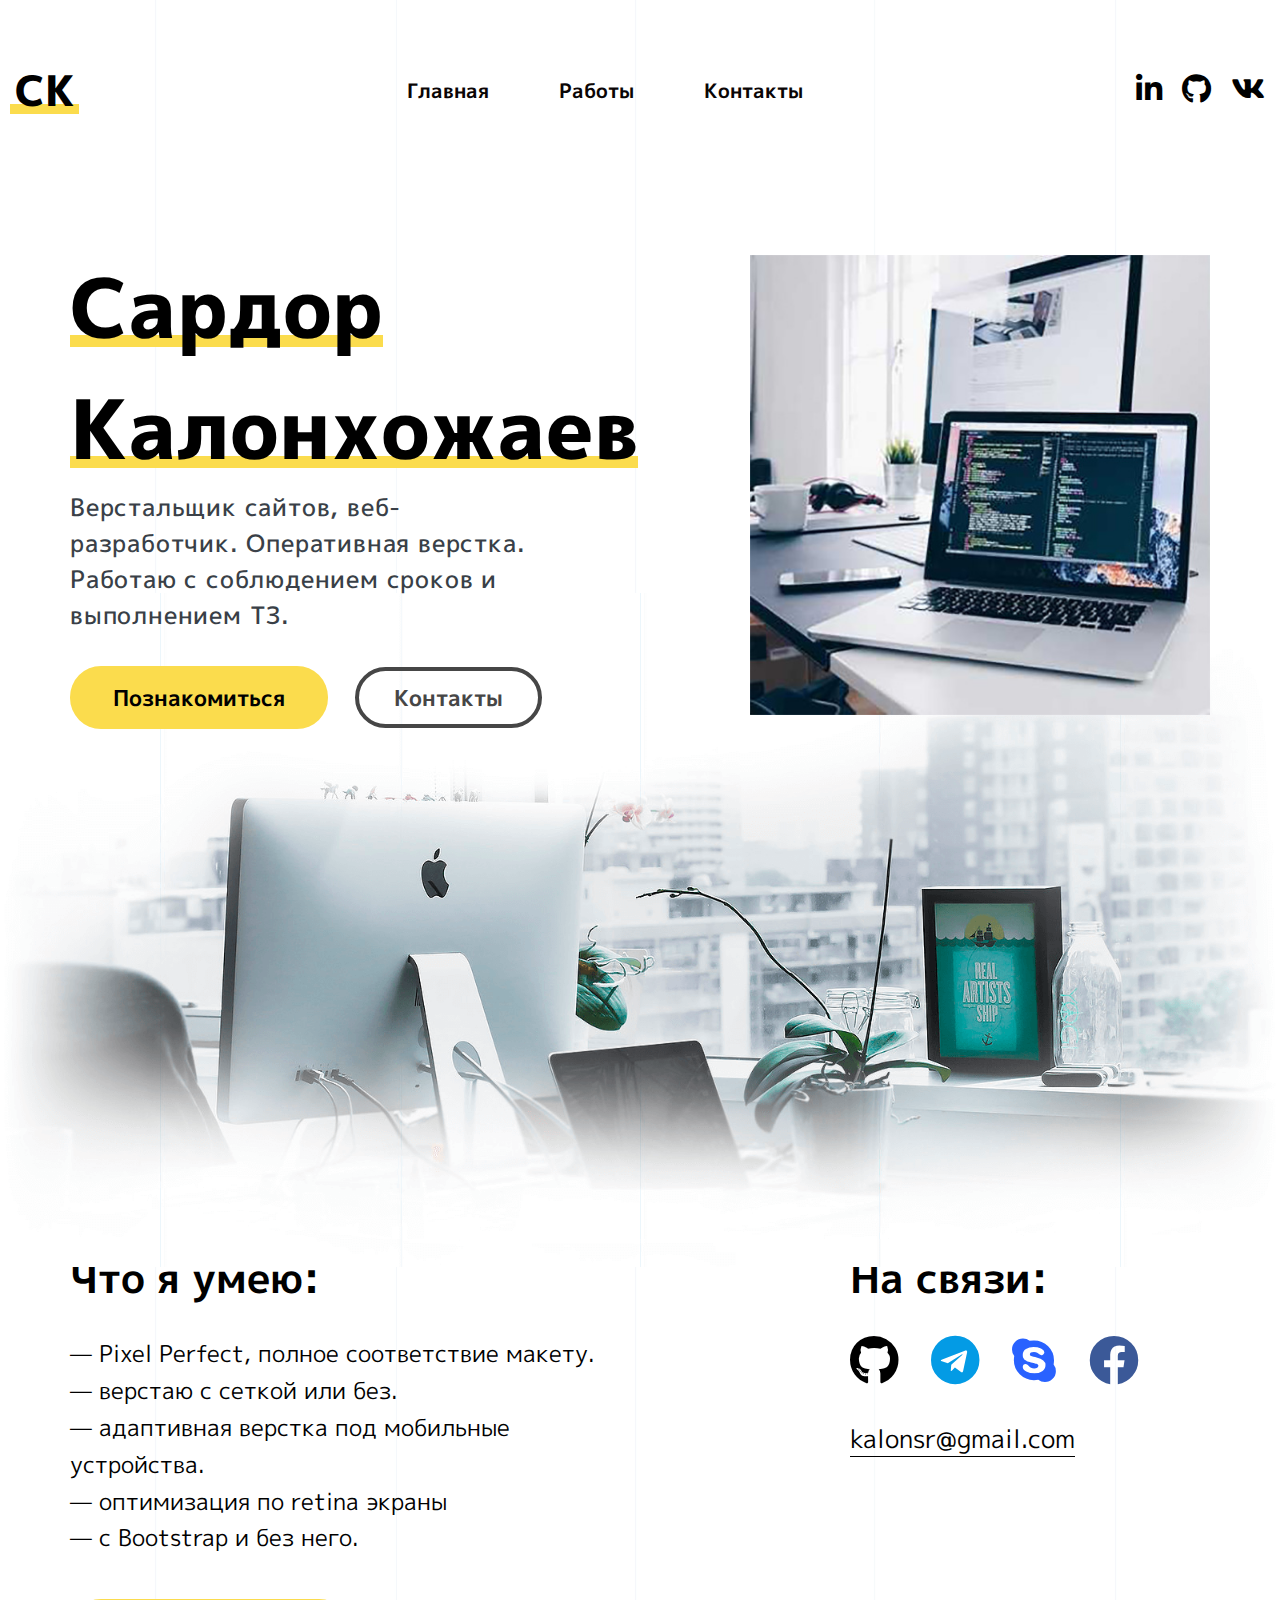
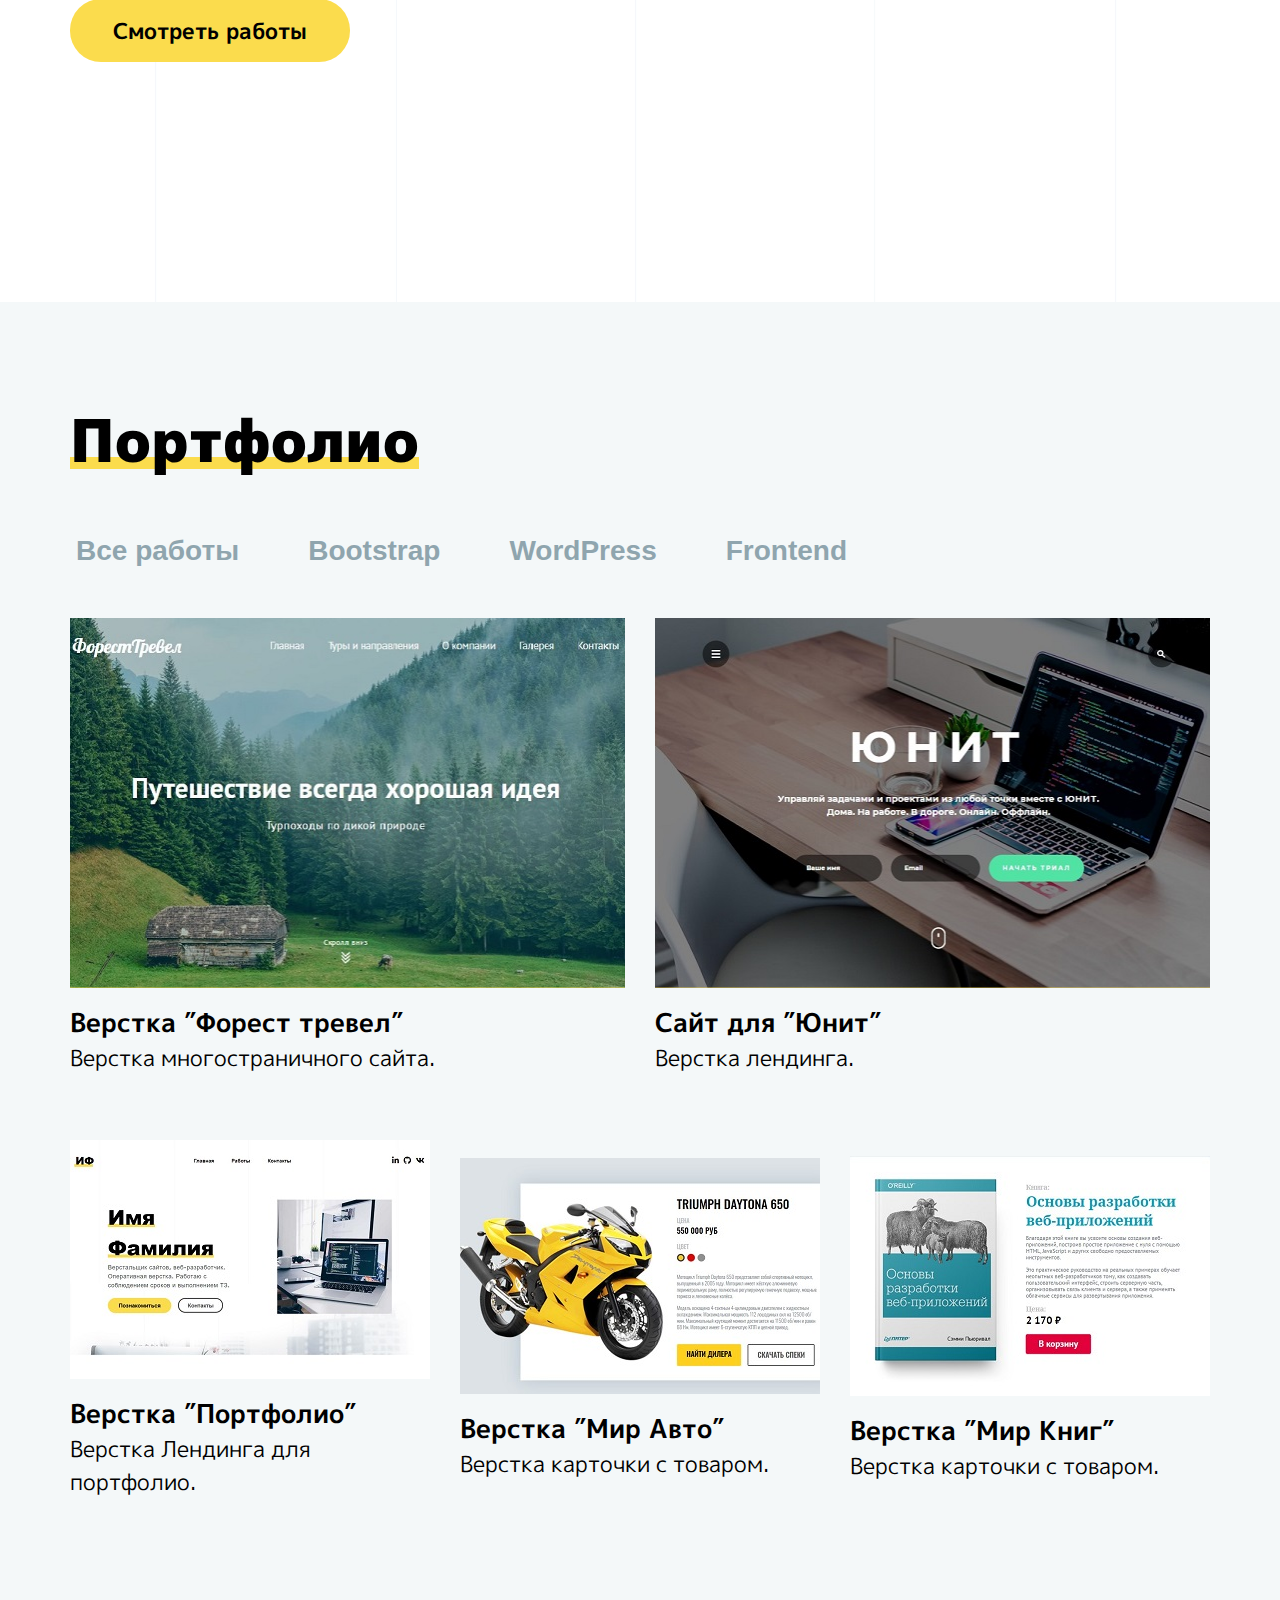
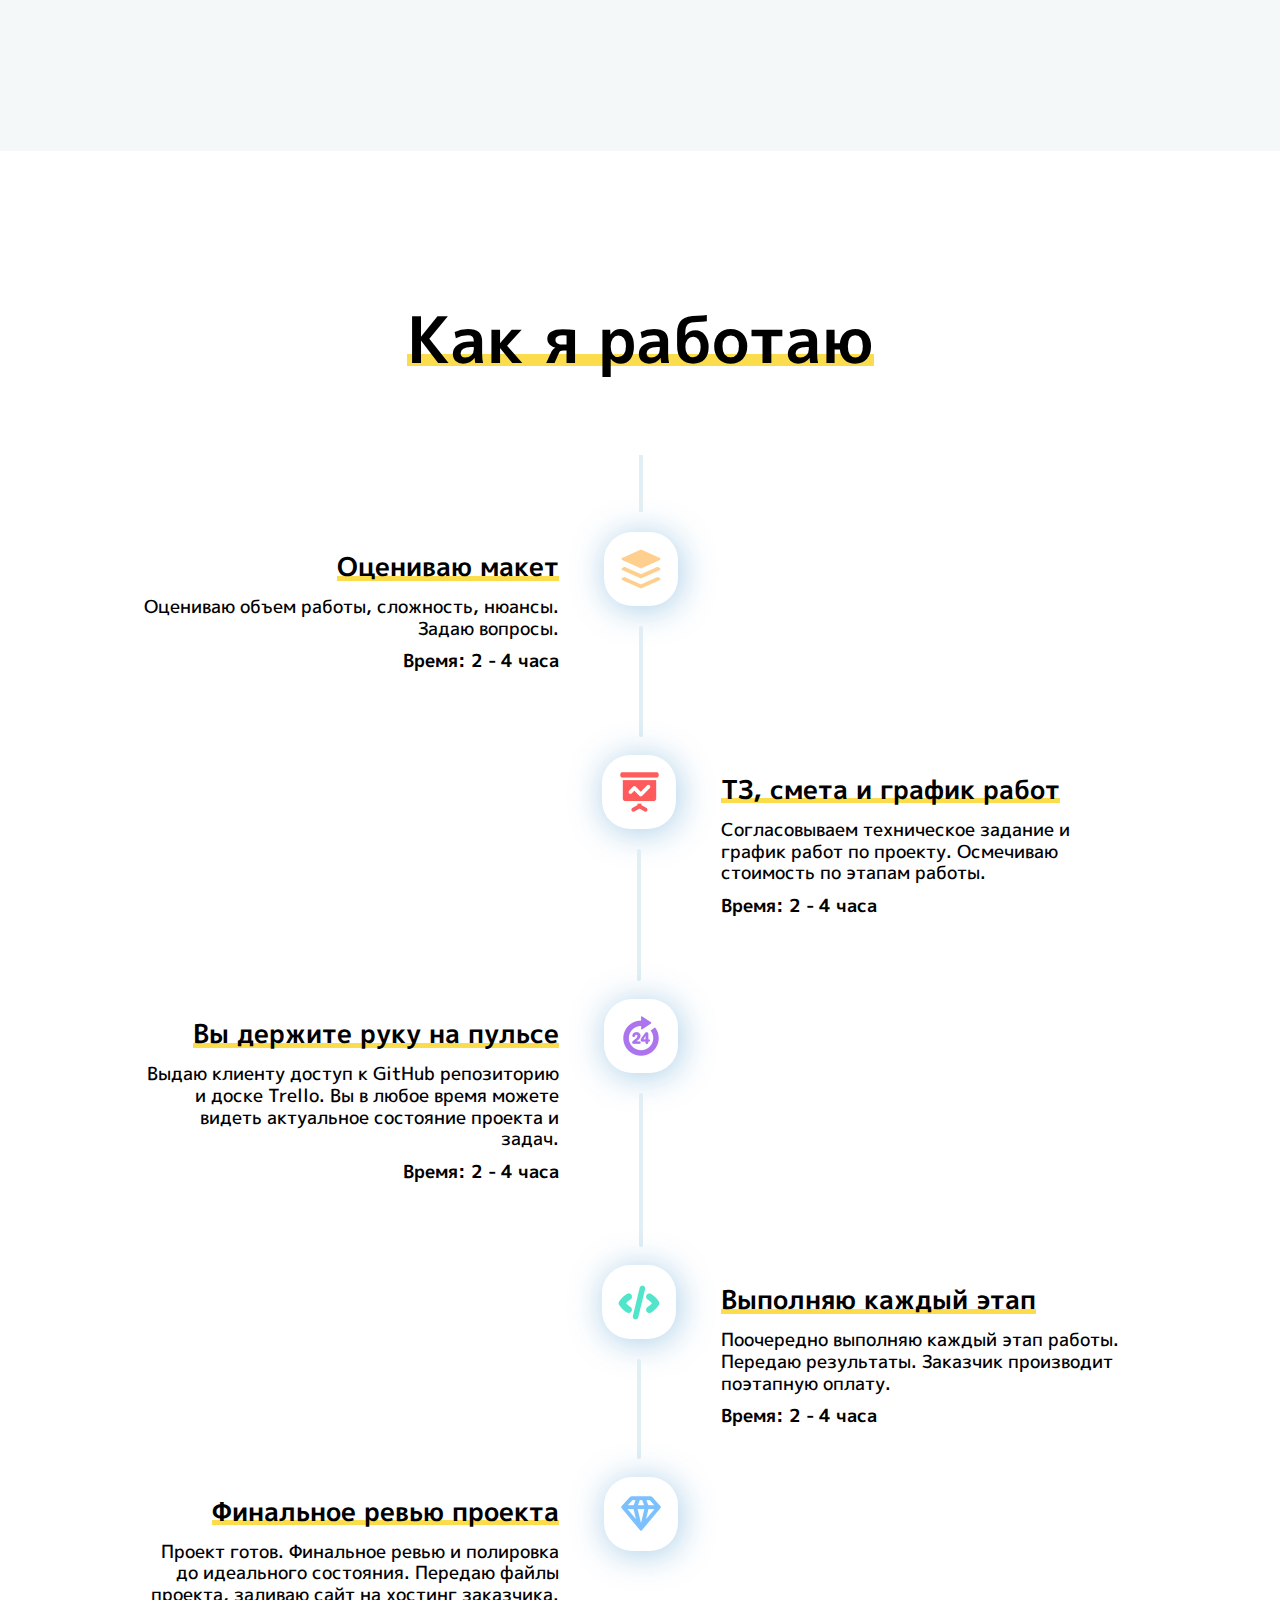
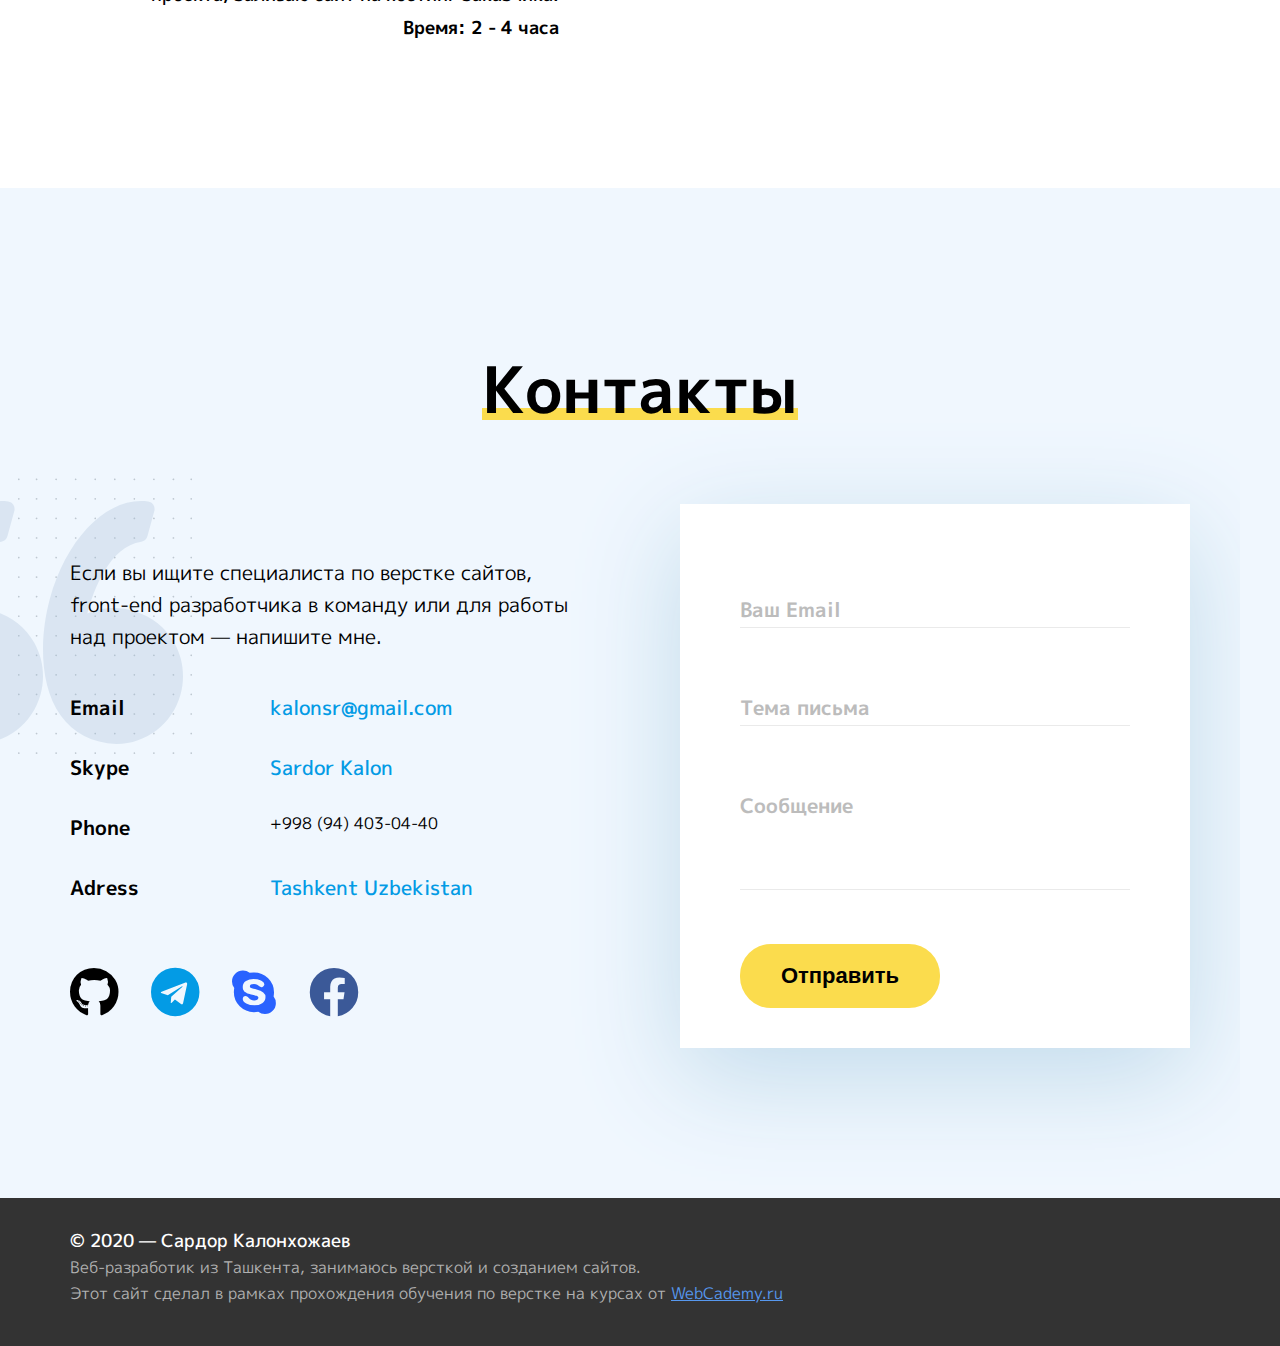
==== commit 1e3acb58: "fixed some errors" ====
--- a/docs/index.html
+++ b/docs/index.html
@@ -24,9 +24,9 @@
 			</div>
 
 			<nav class="header-menu">
-				<a class="menu-item" href="#">Главная</a>
-				<a class="menu-item" href="#">Работы</a>
-				<a class="menu-item" href="#">Контакты</a>
+				<a class="menu-item" href="#header">Главная</a>
+				<a class="menu-item" href="#portfolio">Работы</a>
+				<a class="menu-item" href="#contacts">Контакты</a>
 			</nav>
 
 			<nav class="header-icons">
@@ -98,10 +98,10 @@
 
 					<div class="introduce-buttons">
 						
-							<a class="button-yellow" href="#">Познакомиться
+							<a class="button-yellow" href="#header-bottom__wrapper">Познакомиться
 							</a>
 
-							<a class="button-white" href="#">Контакты
+							<a class="button-white" href="#contacts">Контакты
 							</a>
 
 					</div>
@@ -122,7 +122,7 @@
 				<!-- Header Bottom -->
 		<div class="container">
 
-			<div class="header-bottom__wrapper">
+			<div id="header-bottom__wrapper">
 
 				<div class="skills-content">
 
@@ -138,7 +138,7 @@
 							<li> с Bootstrap и без него.</li>
 						</ul>
 
-						<a class="button-yellow" href="#">Смотреть работы
+						<a class="button-yellow" href="#portfolio">Смотреть работы
 						</a>
 						
 
@@ -376,7 +376,7 @@
 						<ul>
 							<li class="list-item"><span>Email</span><a href="mailto:kalonsr@gmail.com">kalonsr@gmail.com</a></li>
 							<li class="list-item"><span>Skype</span><a href="skype:Sardor Kalon?chat">Sardor Kalon</a></li>
-							<li class="list-item"><span>Phone</span><a class="contacts-map" href="tel:+998944030440"></a>+998 (94) 403-04-40</li>
+							<li class="list-item"><span>Phone</span><a href="tel:+998944030440"></a>+998 (94) 403-04-40</li>
 							<li class="list-item"><span>Adress</span><a class="contacts-map" href="https://goo.gl/maps/7CRQxwE5LMo4XeQaA" target="blank">Tashkent Uzbekistan</a></li>
 						</ul>
 					</div>
--- a/docs/css/main.css
+++ b/docs/css/main.css
@@ -32,8 +32,20 @@
   position: absolute;
 }
 a,
+a:hover {
+  text-decoration: none;
+}
+a,
 button {
   cursor: pointer;
+}
+:hover,
+:focus,
+:active {
+  -webkit-transition: ease 0.5s;
+  -o-transition: ease 0.5s;
+  -moz-transition: ease 0.5s;
+  transition: ease 0.5s;
 }
 .none {
   display: none;
@@ -259,7 +271,6 @@
   text-align: center;
   font-size: 25px;
   font-weight: 400;
-  text-decoration: underline;
   -webkit-transition: ease 0.5s;
   -o-transition: ease 0.5s;
   -moz-transition: ease 0.5s;
@@ -270,9 +281,20 @@
 }
 .mailme a:hover {
   color: #039be5;
+  border-bottom: solid 2px #039be5;
+  -webkit-transition: ease 0.3s;
+  -o-transition: ease 0.3s;
+  -moz-transition: ease 0.3s;
+  transition: ease 0.3s;
+  font-weight: 600;
 }
 .mailme a:active {
   color: #ea736d;
+  border-bottom: solid 2px #ea736d;
+  -webkit-transition: ease 0.3s;
+  -o-transition: ease 0.3s;
+  -moz-transition: ease 0.3s;
+  transition: ease 0.3s;
 }
 .bottom-line {
   position: relative;
@@ -525,36 +547,16 @@
   .container-bg {
     margin-bottom: 0;
     margin-top: -136px;
-    margin-left: -126px;
-    max-width: 1600px;
+    max-width: 100%;
   }
 }
 .container-bg img {
   display: block;
   height: auto;
-  max-width: 320px;
-}
-@media (min-width: 544px) {
-  .container-bg img {
-    max-width: 544px;
-  }
-}
-@media (min-width: 768px) {
-  .container-bg img {
-    max-width: 768px;
-  }
-}
-@media (min-width: 992px) {
-  .container-bg img {
-    max-width: 992px;
-  }
-}
-@media (min-width: 1200px) {
-  .container-bg img {
-    max-width: 1600px;
-  }
-}
-.header-bottom__wrapper {
+  width: 100%;
+  max-width: 1600px;
+}
+#header-bottom__wrapper {
   margin-bottom: 75px;
   display: -webkit-box;
   display: -webkit-flex;
@@ -577,7 +579,7 @@
   z-index: 2;
 }
 @media (min-width: 768px) {
-  .header-bottom__wrapper {
+  #header-bottom__wrapper {
     margin-bottom: 0;
     -webkit-box-orient: horizontal;
     -webkit-box-direction: normal;
@@ -594,7 +596,7 @@
   }
 }
 @media (min-width: 1200px) {
-  .header-bottom__wrapper {
+  #header-bottom__wrapper {
     margin-top: -20px;
   }
 }
@@ -684,10 +686,11 @@
 .mailme {
   font-size: 25px;
   font-weight: 400;
-  text-decoration: underline;
+  text-decoration: none;
 }
 .mailme a {
   color: #000000;
+  border-bottom: solid 1px #000000;
 }
 .header-nav {
   position: relative;
@@ -765,6 +768,10 @@
   font-weight: 800;
   z-index: 1;
   max-width: 70px;
+  -webkit-transition: .3s;
+  -o-transition: .3s;
+  -moz-transition: .3s;
+  transition: .3s;
 }
 .logo a {
   text-decoration: none;
@@ -775,7 +782,6 @@
   display: block;
   position: absolute;
   z-index: -1;
-  /* width: 50px; */
   border-bottom: 10px solid #fbdc4d;
   bottom: 7px;
   left: -5px;
@@ -783,11 +789,15 @@
   max-width: 75px;
 }
 .logo:hover {
-  -webkit-transform: scale(1.2);
-     -moz-transform: scale(1.2);
-      -ms-transform: scale(1.2);
-       -o-transform: scale(1.2);
-          transform: scale(1.2);
+  -webkit-transform: scale(1.05);
+     -moz-transform: scale(1.05);
+      -ms-transform: scale(1.05);
+       -o-transform: scale(1.05);
+          transform: scale(1.05);
+  -webkit-transition: .3s;
+  -o-transition: .3s;
+  -moz-transition: .3s;
+  transition: .3s;
 }
 .header-menu {
   display: none;
@@ -1120,16 +1130,18 @@
   text-align: center;
   font-size: 25px;
   font-weight: 400;
-  text-decoration: underline;
+  border-bottom: solid 1px;
 }
 .mailme-toggle a {
   color: #000;
 }
 .mailme-toggle a:hover {
   color: #039be5;
+  border-bottom: solid 1px #039be5;
 }
 .mailme-toggle a:active {
   color: #ea736d;
+  border-bottom: solid 1px #ea736d;
 }
 .portfolio {
   background-color: #f4f8f9;
@@ -1574,7 +1586,7 @@
   padding-left: -5px;
   padding-right: -5px;
   width: 100%;
-  border-bottom: 5px solid yellow;
+  border-bottom: 5px solid #fbdc4d;
   bottom: 10%;
   left: 0;
   -webkit-transition: ease 0.5s;
@@ -1877,20 +1889,16 @@
   position: relative;
   z-index: 1;
   padding-top: 48px;
-  padding-bottom: 101px;
   background-color: rgba(112, 175, 246, 0.1);
-  max-width: 1600px;
 }
 @media (min-width: 768px) {
   #contacts {
     padding-top: 68px;
-    padding-bottom: 86px;
   }
 }
 @media (min-width: 1200px) {
   #contacts {
     padding-top: 153px;
-    padding-bottom: 150px;
   }
 }
 .contacts-image {
@@ -1899,6 +1907,7 @@
 @media (min-width: 1200px) {
   .contacts-image {
     position: absolute;
+    display: block;
     z-index: -1;
     top: 290px;
     left: -97px;
@@ -1941,6 +1950,7 @@
      -moz-box-direction: normal;
       -ms-flex-direction: column;
           flex-direction: column;
+  padding-bottom: 101px;
 }
 @media (min-width: 544px) {
   .contacts-wrapper {
@@ -1961,11 +1971,13 @@
        -moz-box-direction: normal;
         -ms-flex-direction: row;
             flex-direction: row;
+    padding-bottom: 86px;
   }
 }
 @media (min-width: 1200px) {
   .contacts-wrapper {
     padding-right: 20px;
+    padding-bottom: 150px;
   }
 }
 .contacts-content {
@@ -2040,12 +2052,12 @@
 }
 @media (min-width: 768px) {
   .list-item {
-    margin-bottom: 10px;
+    margin-bottom: 15px;
   }
 }
 @media (min-width: 1200px) {
   .list-item {
-    margin-bottom: 22px;
+    margin-bottom: 30px;
     -webkit-box-orient: horizontal;
     -webkit-box-direction: normal;
     -webkit-flex-direction: row;
@@ -2068,7 +2080,8 @@
 }
 @media (min-width: 1200px) {
   .list-item span {
-    margin-right: 130px;
+    margin-right: 100px;
+    min-width: 100px;
     font-size: 20px;
   }
 }
@@ -2126,6 +2139,7 @@
   padding-left: 15px;
   padding-right: 15px;
   padding-top: 50px;
+  padding-bottom: 40px;
   width: 290px;
   -webkit-box-shadow: 0 28px 40px #c2dbeb;
      -moz-box-shadow: 0 28px 40px #c2dbeb;
@@ -2229,8 +2243,8 @@
   color: #000;
 }
 .contacts-form__btn button {
-  width: 200px;
-  height: 64px;
+  width: 260px;
+  height: 54px;
   -webkit-border-radius: 31px;
      -moz-border-radius: 31px;
           border-radius: 31px;
@@ -2293,7 +2307,7 @@
 }
 @media (min-width: 1200px) {
   .fake-placeholder {
-    top: 16px;
+    top: 10px;
   }
 }
 .fake-placeholder.active {
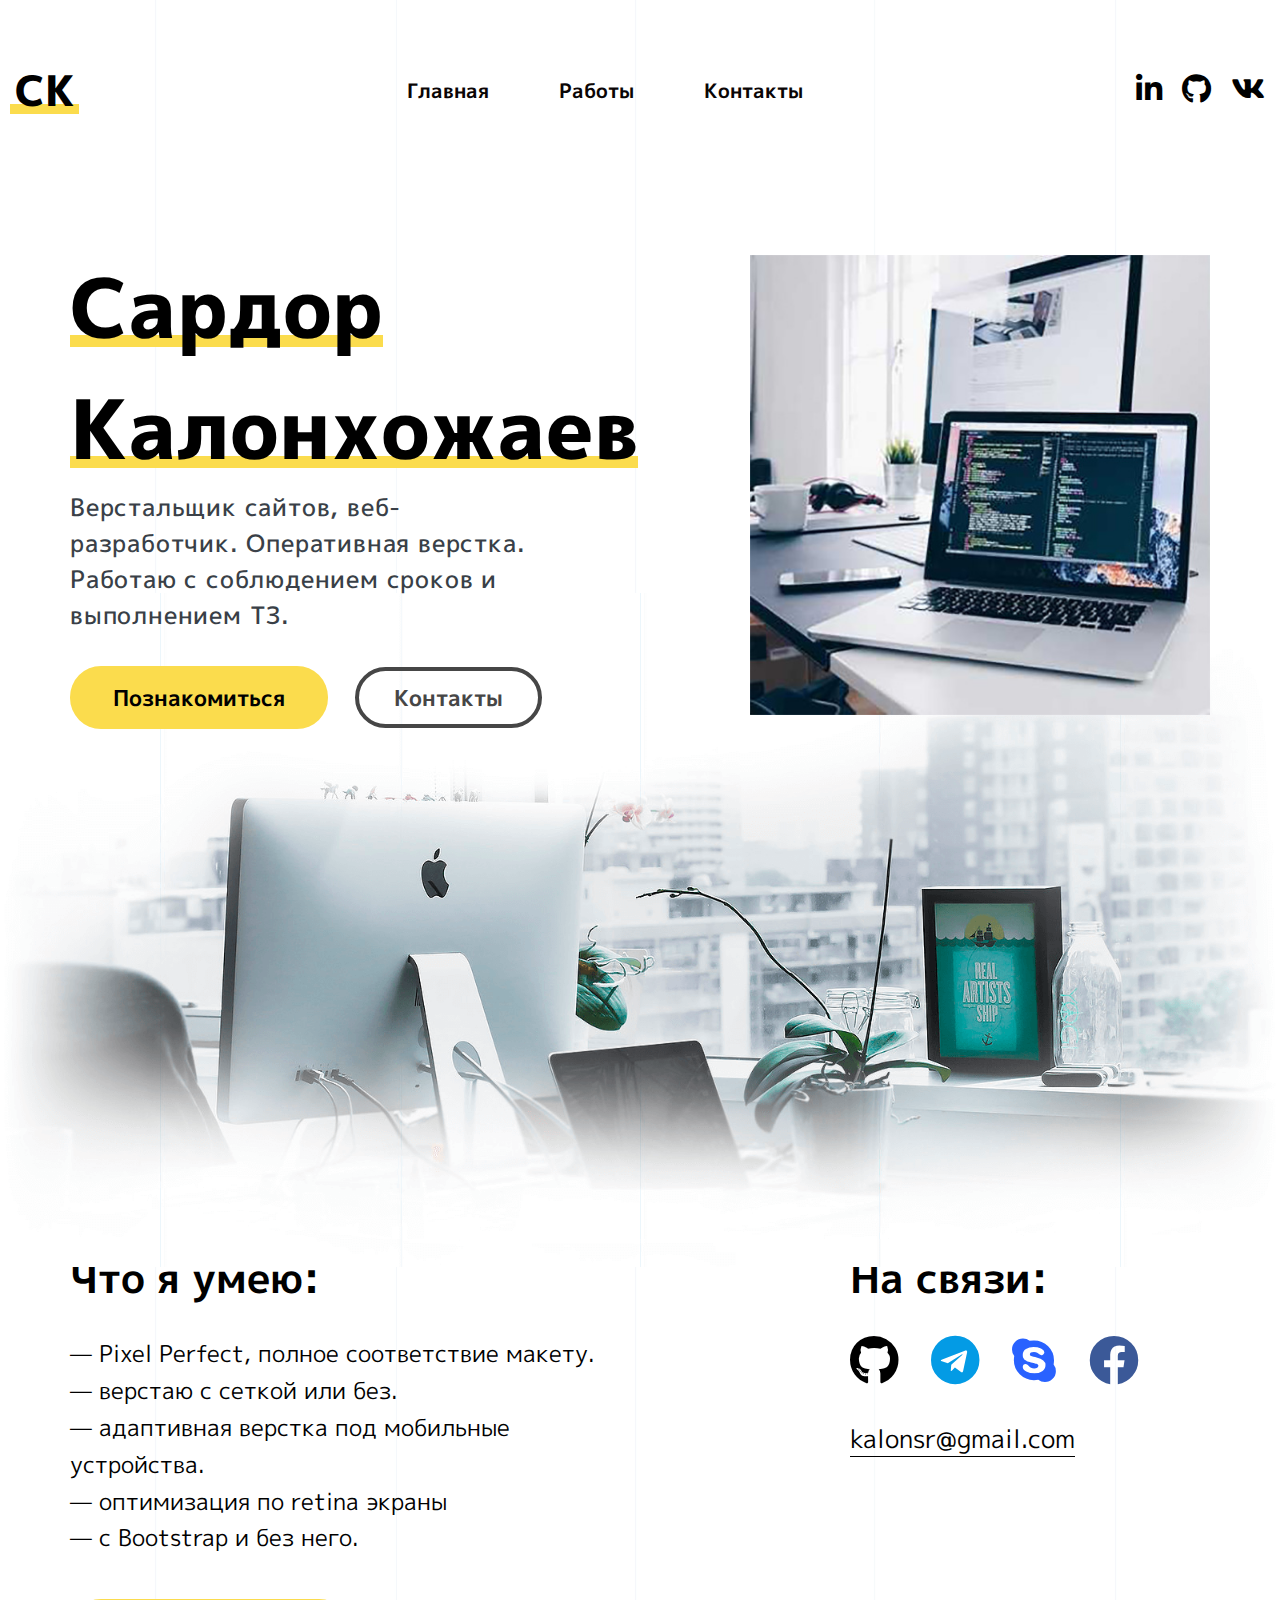
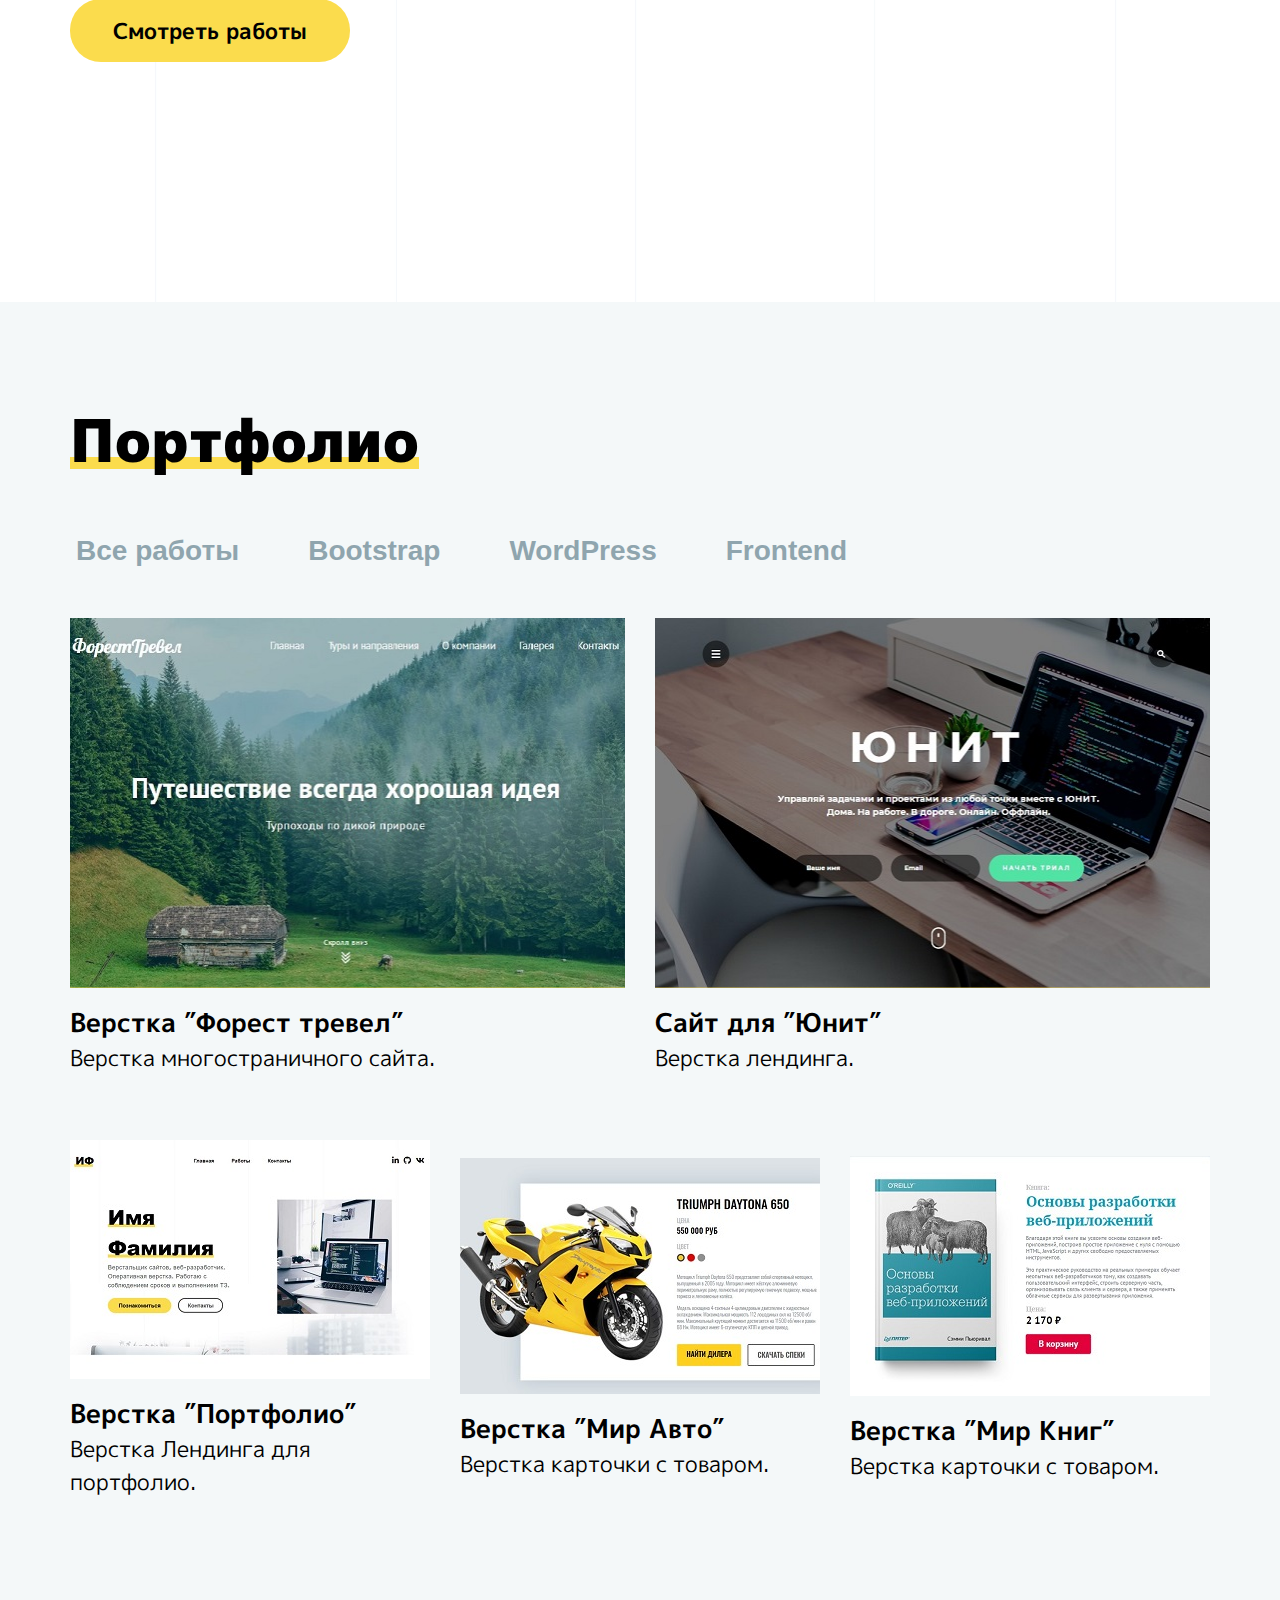
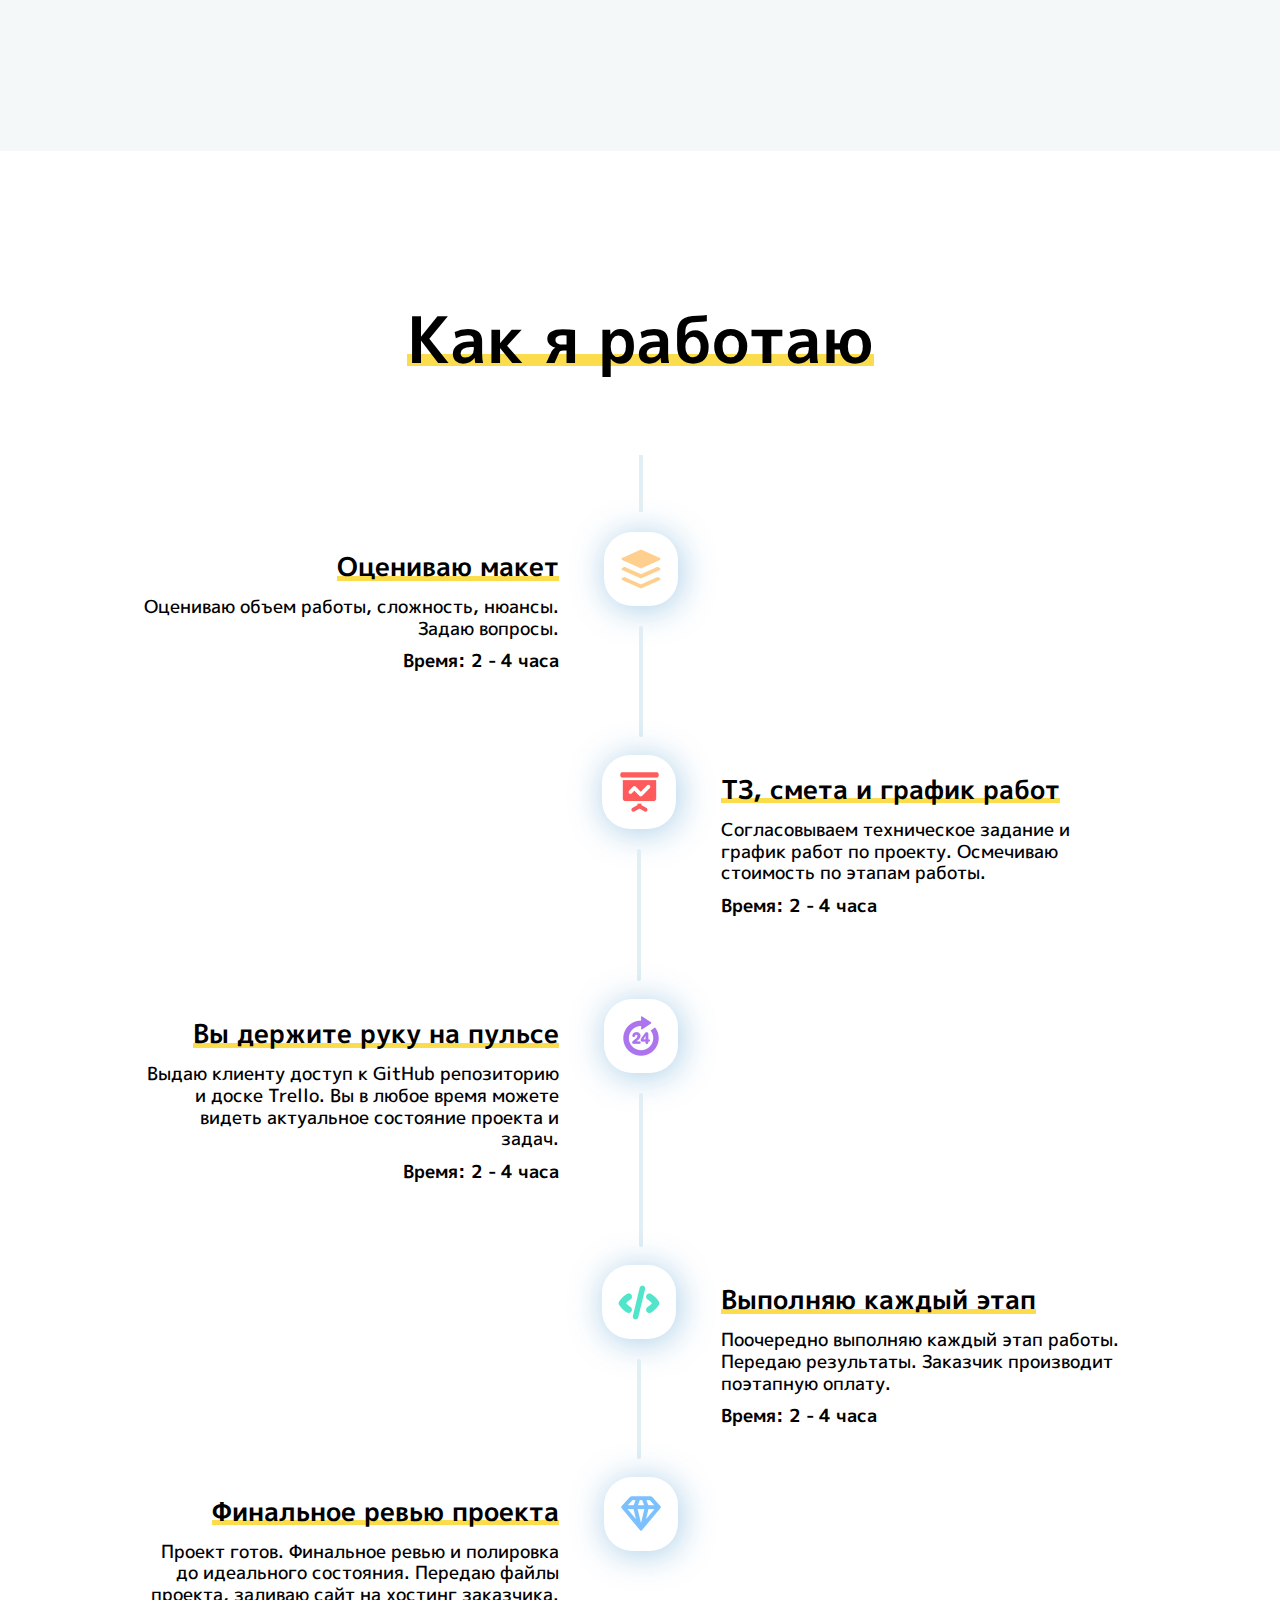
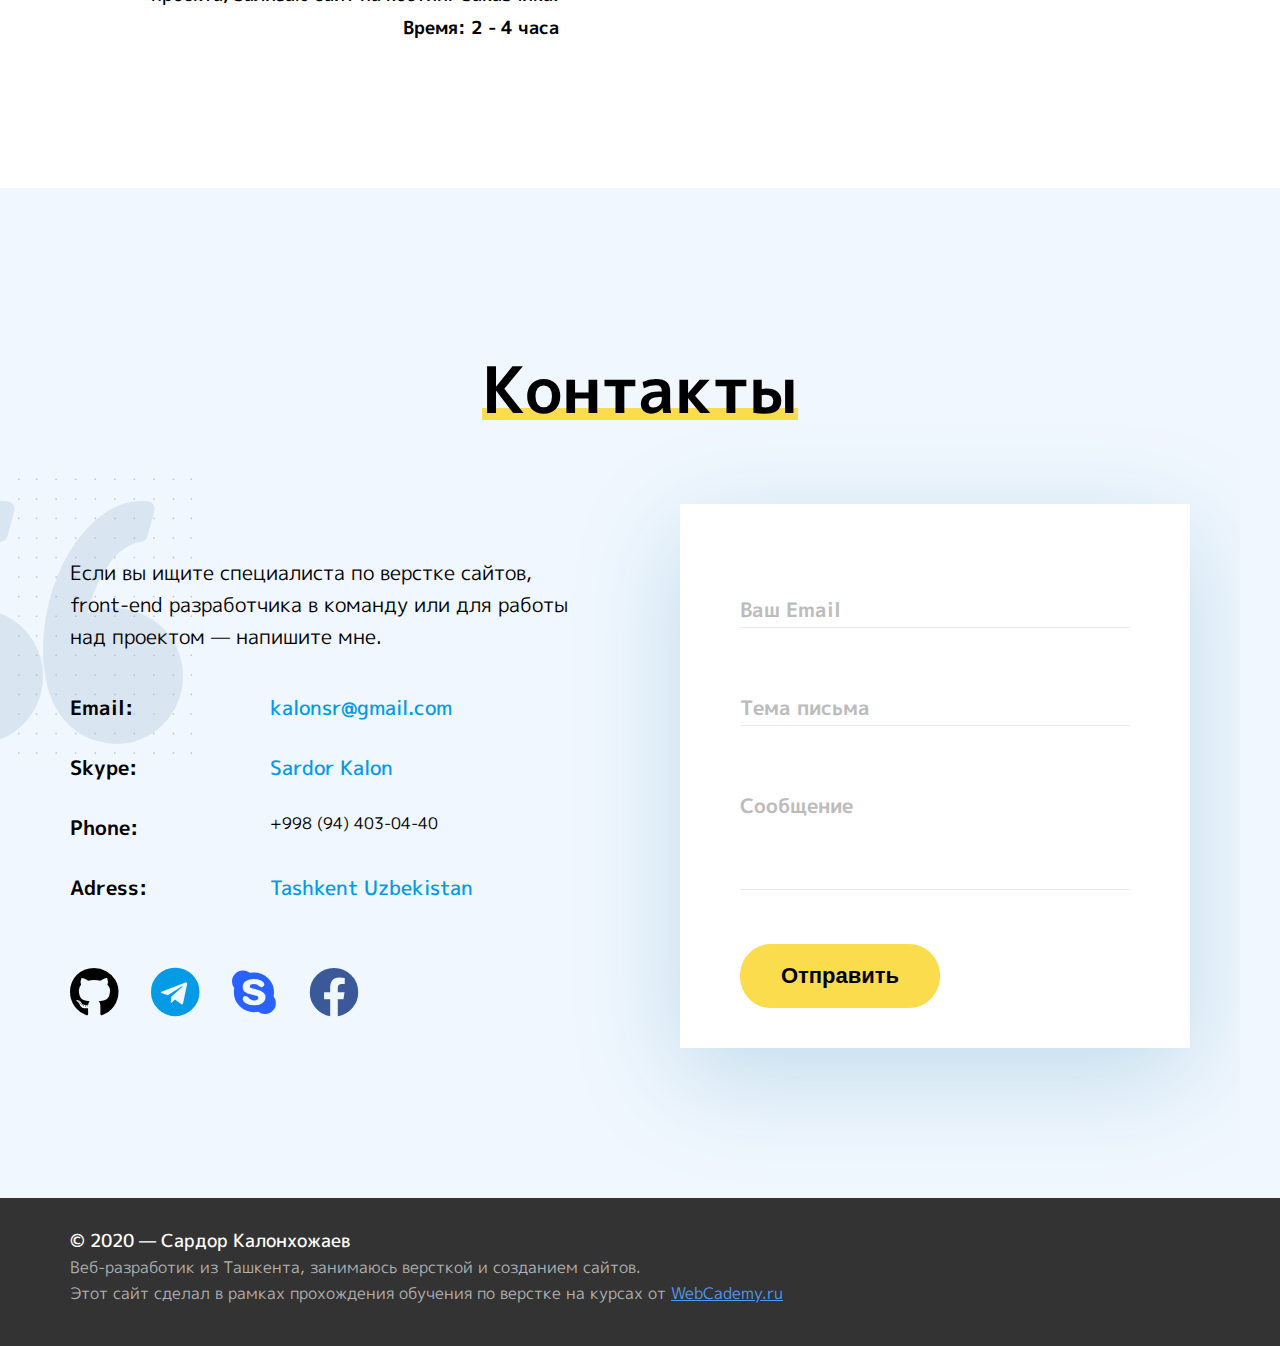
==== commit db566e6c: "Added portfolio page" ====
--- a/docs/index.html
+++ b/docs/index.html
@@ -25,7 +25,7 @@
 
 			<nav class="header-menu">
 				<a class="menu-item" href="#header">Главная</a>
-				<a class="menu-item" href="#portfolio">Работы</a>
+				<a class="menu-item" href="portfolio.html">Работы</a>
 				<a class="menu-item" href="#contacts">Контакты</a>
 			</nav>
 
@@ -61,7 +61,7 @@
 					</div>
 		
 					<div class="mailme-toggle">
-						<a href="#">kalonsr@gmail.com</a>
+						<a href="mailto:kalonsr@gmail.com">kalonsr@gmail.com</a>
 					</div>
 		
 		</div>
@@ -138,7 +138,7 @@
 							<li> с Bootstrap и без него.</li>
 						</ul>
 
-						<a class="button-yellow" href="#portfolio">Смотреть работы
+						<a class="button-yellow" href="#portfolio-projects">Смотреть работы
 						</a>
 						
 
@@ -158,7 +158,7 @@
 				</div>
 
 				<div class="mailme">
-						<a href="#">kalonsr@gmail.com</a>
+						<a href="mailto:kalonsr@gmail.com">kalonsr@gmail.com</a>
 				</div>
 			</div>
 
@@ -195,7 +195,7 @@
 
 					<div class="portfolio-projects__item portfolio-projects__item--big  mix boots">
 
-						<a class="portfolio-cards_item" href="#">
+						<a class="portfolio-cards_item" href="portfolio.html">
 							<div class="cards-item-img"><img src="./img/portfolio/forest.jpg" alt="Forest Travel"><button class="view-project">Смотреть проект</button></div>
 						
 							<div class="portfolio-cards__desc">
@@ -208,7 +208,7 @@
 
 					<div class="portfolio-projects__item portfolio-projects__item--big  mix wp">
 
-						<a class="portfolio-cards_item" href="#">
+						<a class="portfolio-cards_item" href="portfolio.html">
 							<div class="cards-item-img"><img src="./img/portfolio/unit.jpg" alt="Forest Travel"><button class="view-project">Смотреть проект</button></div>
 						
 							<div class="portfolio-cards__desc">
@@ -221,7 +221,7 @@
 					
 					<div class="portfolio-projects__item mix frontend">
 
-						<a class="portfolio-cards_item" href="#">
+						<a class="portfolio-cards_item" href="portfolio.html">
 							<div class="cards-item-img"><img src="./img/portfolio/portfolio.jpg" alt="Forest Travel"><button class="view-project">Смотреть проект</button></div>
 						
 						<div class="portfolio-cards__desc">
@@ -234,7 +234,7 @@
 
 					<div class="portfolio-projects__item mix wp boots">
 
-						<a class="portfolio-cards_item" href="#">
+						<a class="portfolio-cards_item" href="portfolio.html">
 							<div class="cards-item-img"><img src="./img/portfolio/moto.jpg" alt="Forest Travel"><button class="view-project">Смотреть проект</button></div>
 						
 						<div class="portfolio-cards__desc">
@@ -247,7 +247,7 @@
 					
 					<div class="portfolio-projects__item frontend hidden">
 
-						<a class="portfolio-cards_item" href="#">
+						<a class="portfolio-cards_item" href="portfolio.html">
 							<div class="cards-item-img"><img src="./img/portfolio/cardbook.jpg" alt="Forest Travel"><button class="view-project">Смотреть проект</button></div>
 							<div class="portfolio-cards__desc hidden">
 								<a class="portfolio-cards__title" href="#!">Верстка &Prime;Мир 	Книг&Prime;</a>
@@ -262,7 +262,7 @@
 			</div>
 						<!-- //Portfolio-Cards__Wrapper -->
 			<div class="show-cards">
-				<a href="#" class="show-cards__link">Смотреть все работы</a>
+				<a href="portfolio.html" class="show-cards__link">Смотреть все работы</a>
 			</div>
 		</div>
 
@@ -374,10 +374,10 @@
 
 					<div class="contacts-list">
 						<ul>
-							<li class="list-item"><span>Email</span><a href="mailto:kalonsr@gmail.com">kalonsr@gmail.com</a></li>
-							<li class="list-item"><span>Skype</span><a href="skype:Sardor Kalon?chat">Sardor Kalon</a></li>
-							<li class="list-item"><span>Phone</span><a href="tel:+998944030440"></a>+998 (94) 403-04-40</li>
-							<li class="list-item"><span>Adress</span><a class="contacts-map" href="https://goo.gl/maps/7CRQxwE5LMo4XeQaA" target="blank">Tashkent Uzbekistan</a></li>
+							<li class="list-item"><span>Email:</span><a href="mailto:kalonsr@gmail.com">kalonsr@gmail.com</a></li>
+							<li class="list-item"><span>Skype:</span><a href="skype:Sardor Kalon?chat">Sardor Kalon</a></li>
+							<li class="list-item"><span>Phone:</span><a href="tel:+998944030440"></a>+998 (94) 403-04-40</li>
+							<li class="list-item"><span>Adress:</span><a class="contacts-map" href="https://goo.gl/maps/7CRQxwE5LMo4XeQaA" target="blank">Tashkent Uzbekistan</a></li>
 						</ul>
 					</div>
 
--- a/docs/css/main.css
+++ b/docs/css/main.css
@@ -888,7 +888,27 @@
     display: -moz-box;
     display: -ms-flexbox;
     display: flex;
-  }
+    -webkit-box-pack: center;
+    -webkit-justify-content: center;
+       -moz-box-pack: center;
+        -ms-flex-pack: center;
+            justify-content: center;
+  }
+}
+.header-icons .fab {
+  font-size: 30px;
+}
+.fa-telegram {
+  color: #039be5;
+}
+.fa-telegram:hover {
+  color: #23aff5;
+}
+.fa-skype {
+  color: #2962ff;
+}
+.fa-skype:hover {
+  color: #396bf5;
 }
 .fa-linkedin-in {
   font-size: 30px;
@@ -2401,4 +2421,173 @@
   color: #4651e0;
   outline: hidden;
 }
+.portfolio-page {
+  position: relative;
+  background-color: #f4f8f9;
+  padding-top: 75px;
+}
+@media (min-width: 768px) {
+  .portfolio-page {
+    padding-top: 75px;
+  }
+}
+@media (min-width: 1200px) {
+  .portfolio-page {
+    padding-top: 75px;
+  }
+}
+.footer-contacts {
+  position: relative;
+  z-index: 1;
+  width: 100%;
+  background-color: #fff;
+  padding-top: 40px;
+}
+.footer-contacts img {
+  position: absolute;
+  max-width: 100%;
+  padding-top: 140px;
+}
+@media (min-width: 1200px) {
+  .footer-contacts img {
+    padding-top: 10px;
+  }
+}
+@media (min-width: 768px) {
+  .footer-contacts {
+    padding-top: 60px;
+  }
+}
+@media (min-width: 1200px) {
+  .footer-contacts {
+    padding-top: 70px;
+  }
+}
+.footer-contacts__wrapper {
+  position: relative;
+  z-index: 2;
+  display: -webkit-box;
+  display: -webkit-flex;
+  display: -moz-box;
+  display: -ms-flexbox;
+  display: flex;
+  -webkit-box-orient: vertical;
+  -webkit-box-direction: normal;
+  -webkit-flex-direction: column;
+     -moz-box-orient: vertical;
+     -moz-box-direction: normal;
+      -ms-flex-direction: column;
+          flex-direction: column;
+  -webkit-box-align: center;
+  -webkit-align-items: center;
+     -moz-box-align: center;
+      -ms-flex-align: center;
+          align-items: center;
+}
+.for-contact {
+  font-size: 26px;
+  font-weight: 700;
+  color: #000;
+}
+@media (min-width: 768px) {
+  .for-contact {
+    font-size: 32px;
+  }
+}
+@media (min-width: 1200px) {
+  .for-contact {
+    font-size: 38px;
+  }
+}
+.for-contact-me {
+  margin-bottom: 20px;
+  display: -webkit-box;
+  display: -webkit-flex;
+  display: -moz-box;
+  display: -ms-flexbox;
+  display: flex;
+  -webkit-box-orient: vertical;
+  -webkit-box-direction: normal;
+  -webkit-flex-direction: column;
+     -moz-box-orient: vertical;
+     -moz-box-direction: normal;
+      -ms-flex-direction: column;
+          flex-direction: column;
+  -webkit-box-align: center;
+  -webkit-align-items: center;
+     -moz-box-align: center;
+      -ms-flex-align: center;
+          align-items: center;
+  width: 290px;
+}
+.for-contact-me span {
+  font-size: 20px;
+  font-weight: 700;
+  color: #333333;
+}
+@media (min-width: 768px) {
+  .for-contact-me span {
+    font-size: 26px;
+  }
+}
+@media (min-width: 1200px) {
+  .for-contact-me span {
+    font-size: 28px;
+  }
+}
+@media (min-width: 768px) {
+  .for-contact-me {
+    margin-bottom: 25px;
+    width: 470px;
+    -webkit-box-orient: horizontal;
+    -webkit-box-direction: normal;
+    -webkit-flex-direction: row;
+       -moz-box-orient: horizontal;
+       -moz-box-direction: normal;
+        -ms-flex-direction: row;
+            flex-direction: row;
+    -webkit-box-pack: justify;
+    -webkit-justify-content: space-between;
+       -moz-box-pack: justify;
+        -ms-flex-pack: justify;
+            justify-content: space-between;
+  }
+}
+@media (min-width: 1200px) {
+  .for-contact-me {
+    margin-bottom: 35px;
+  }
+}
+.contact-mail {
+  font-size: 20px;
+  font-weight: 400;
+  -webkit-transition: ease 0.5s;
+  -o-transition: ease 0.5s;
+  -moz-transition: ease 0.5s;
+  transition: ease 0.5s;
+  color: #1a8fc9;
+  border-bottom: solid 2px #1a8fc9;
+}
+.contact-mail:hover {
+  color: #039be5;
+  border-bottom: solid 2px #039be5;
+  -webkit-transition: ease 0.3s;
+  -o-transition: ease 0.3s;
+  -moz-transition: ease 0.3s;
+  transition: ease 0.3s;
+  font-weight: 600;
+}
+.contact-mail:active {
+  color: #ea736d;
+  border-bottom: solid 2px #ea736d;
+  -webkit-transition: ease 0.3s;
+  -o-transition: ease 0.3s;
+  -moz-transition: ease 0.3s;
+  transition: ease 0.3s;
+}
+@media (min-width: 768px) {
+  .contact-mail {
+    font-size: 25px;
+  }
+}
 /*# sourceMappingURL=main.css.map */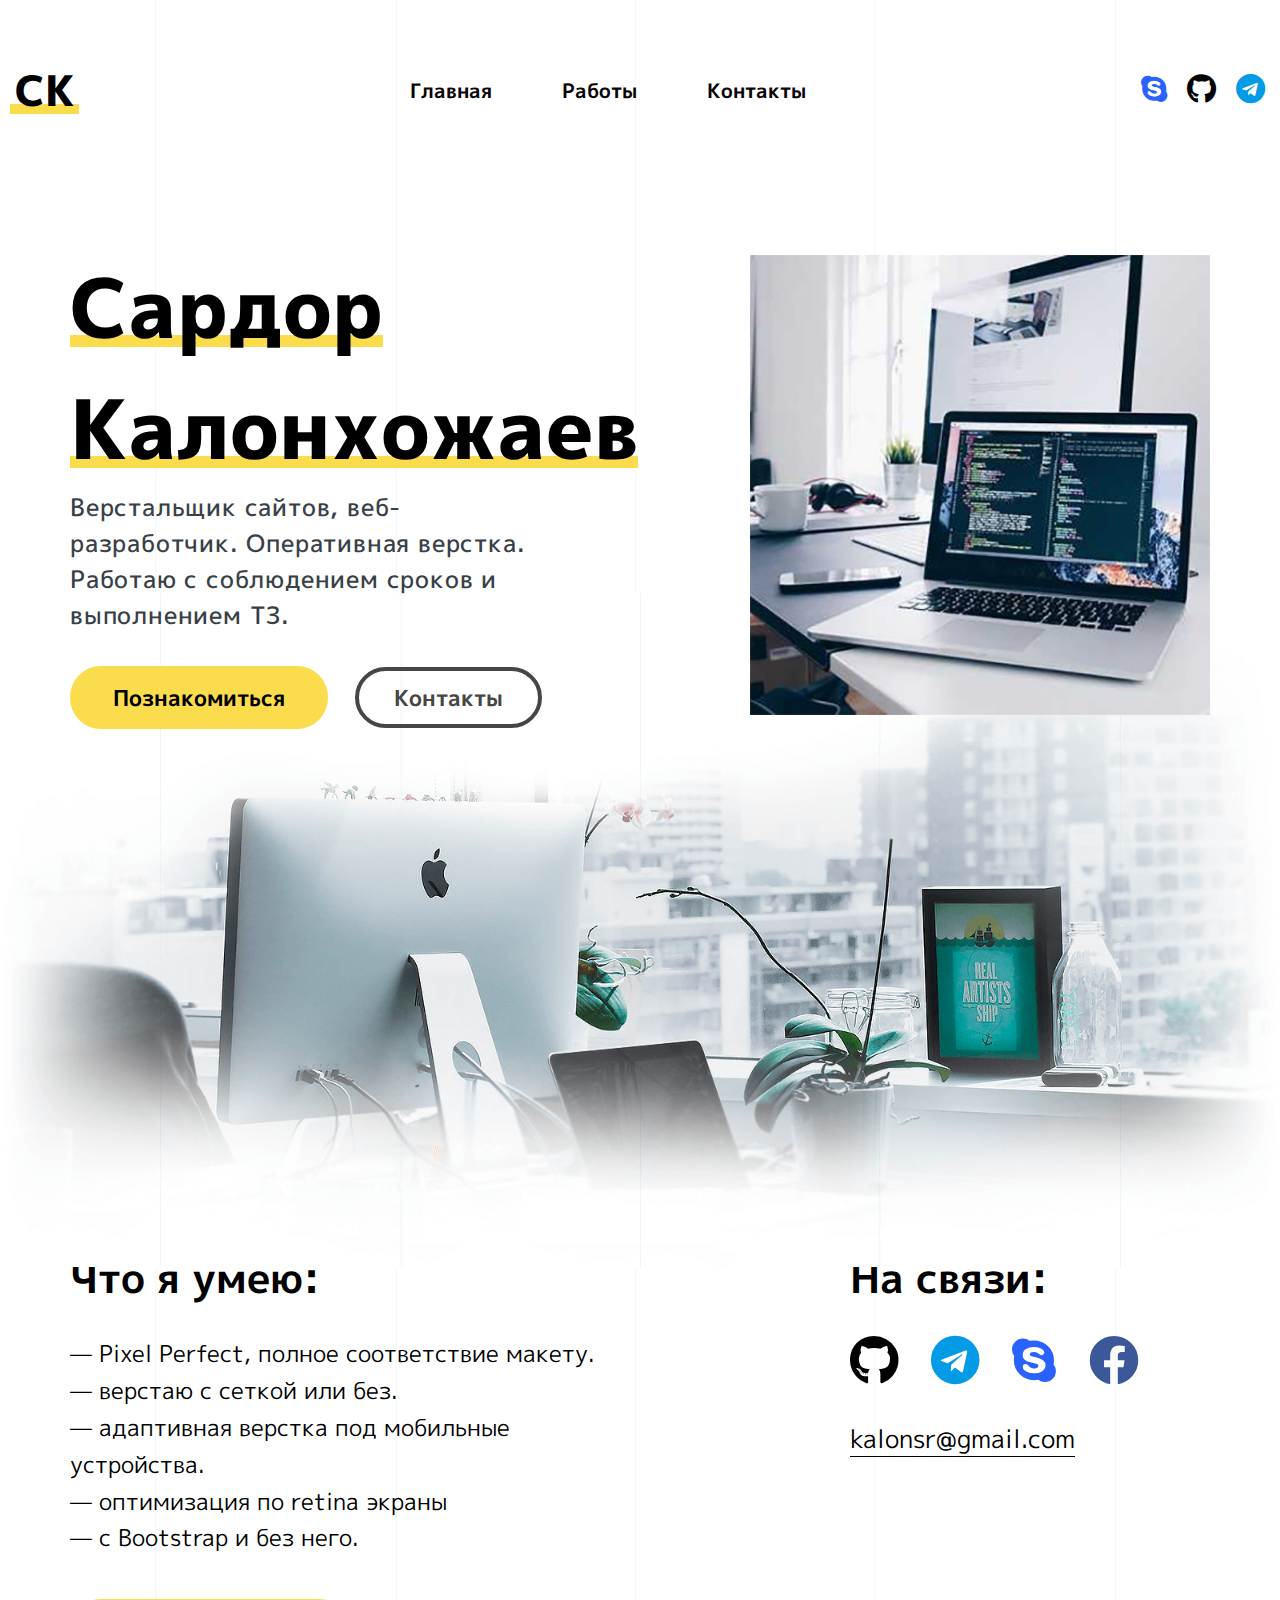
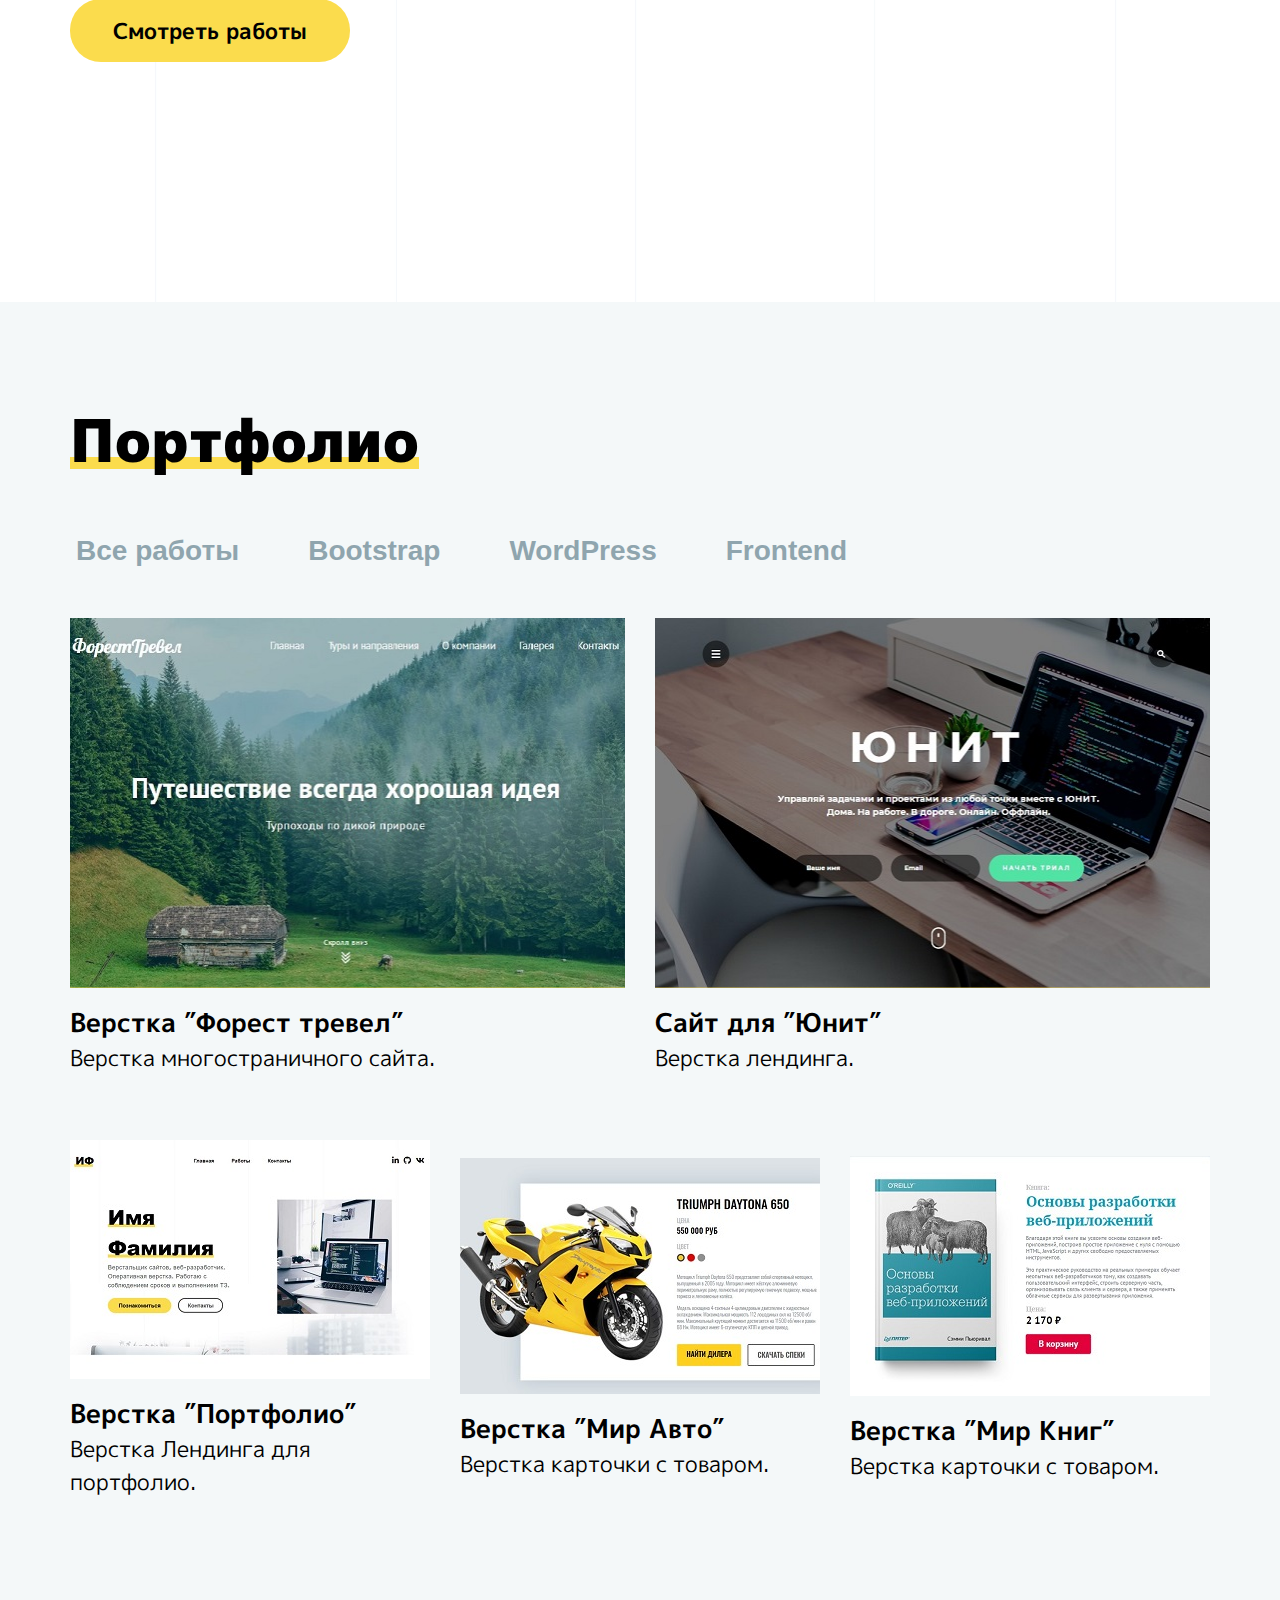
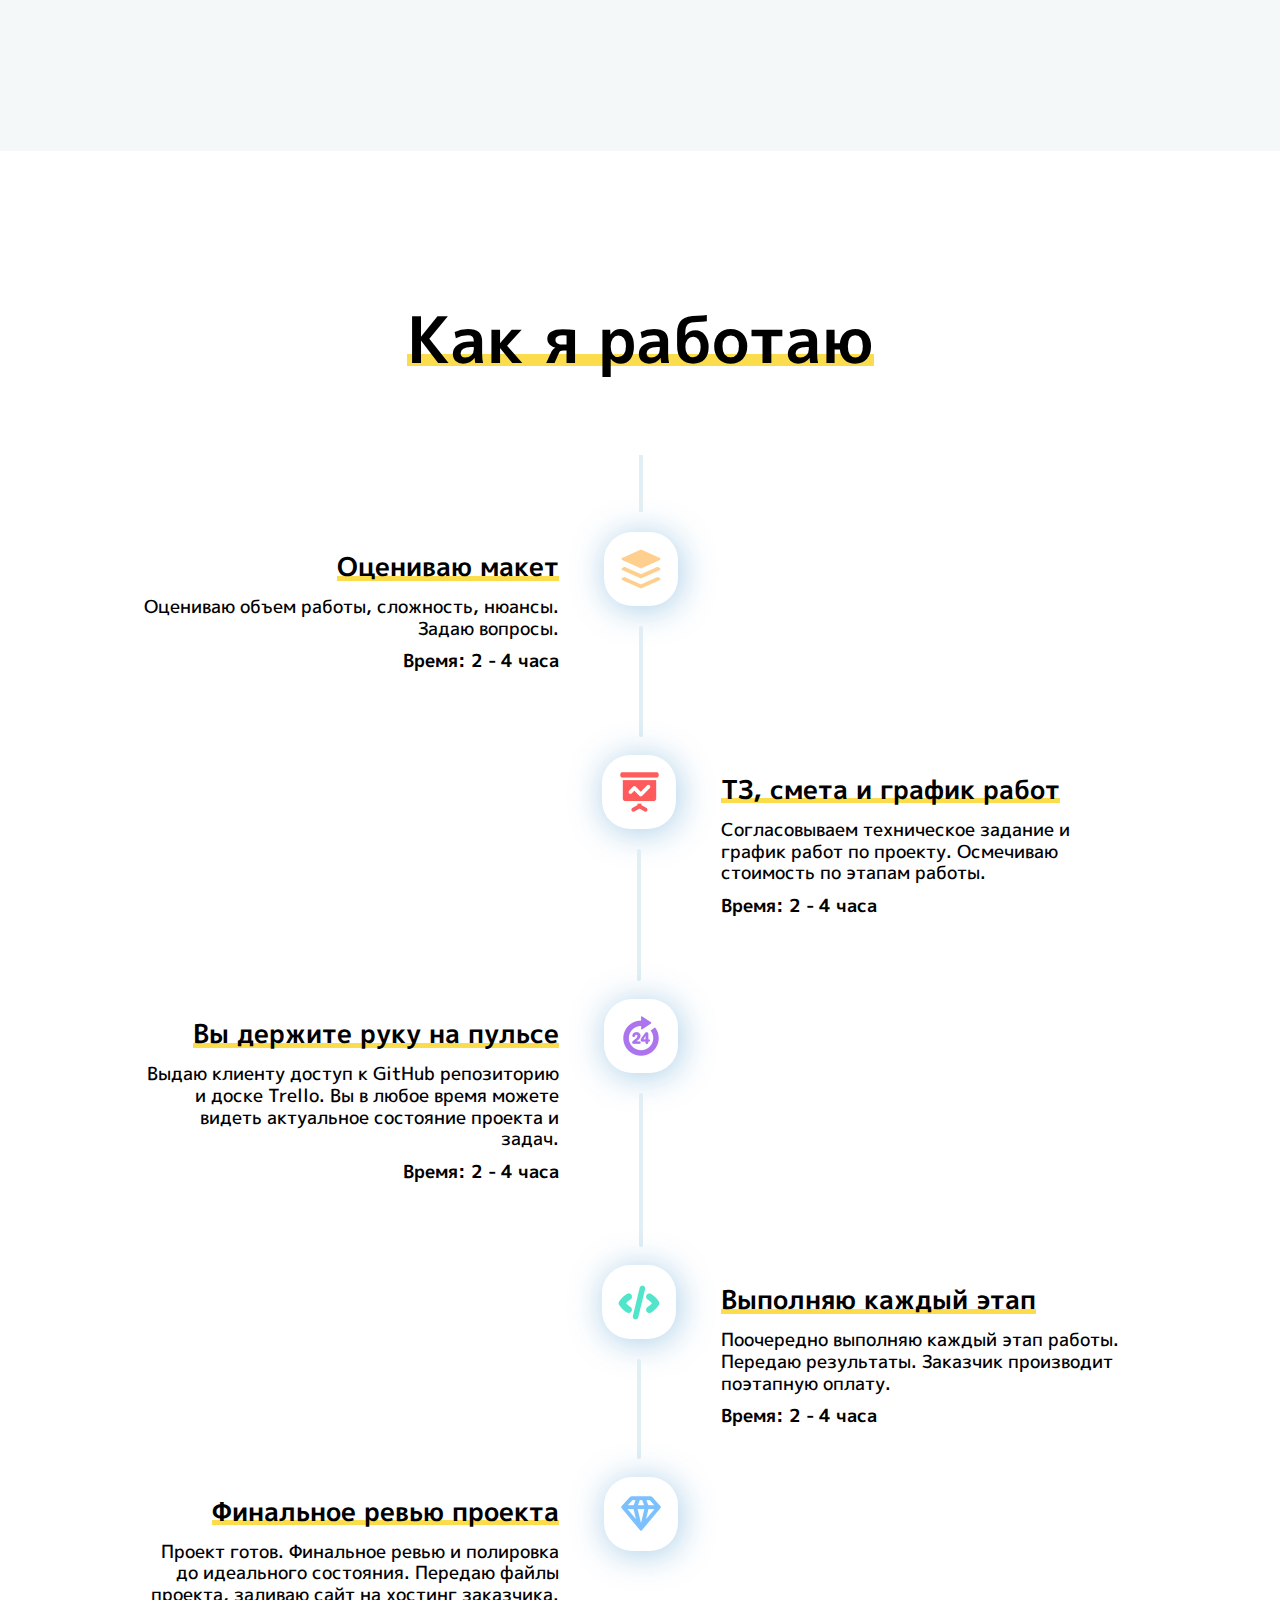
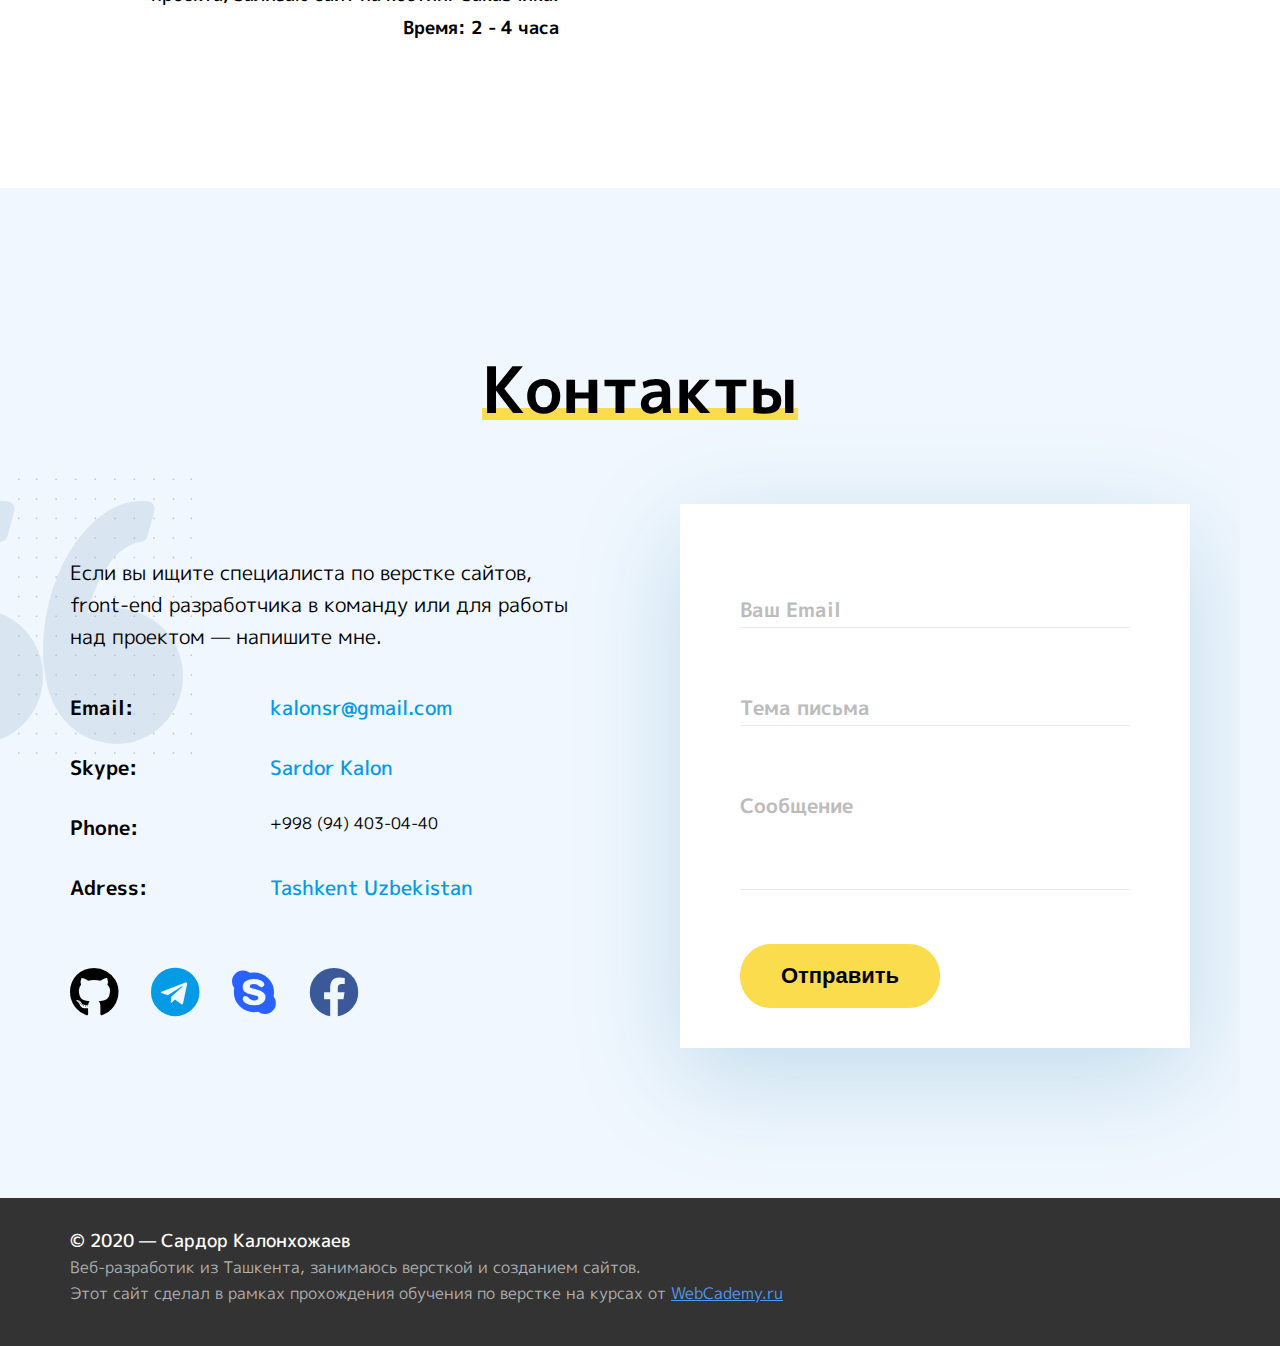
==== commit 8d6b1f59: "Contacts page added" ====
--- a/docs/index.html
+++ b/docs/index.html
@@ -26,13 +26,13 @@
 			<nav class="header-menu">
 				<a class="menu-item" href="#header">Главная</a>
 				<a class="menu-item" href="portfolio.html">Работы</a>
-				<a class="menu-item" href="#contacts">Контакты</a>
+				<a class="menu-item" href="contacts.html">Контакты</a>
 			</nav>
 
 			<nav class="header-icons">
-				<a href=""><i class="fab fa-linkedin-in"></i></a>
-				<a href=""><i class="fab fa-github"></i></a>
-				<a href=""><i class="fab fa-vk"></i></a>
+				<a href="skype:Sardor Kalon?chat" target="blank"><i class="fab fa-skype"></i></a>
+				<a href="https://github.com/sardor-kalon" target="blank"><i class="fab fa-github"></i></a>
+				<a href="https://t.me/ulikeuz" target="blank"><i class="fab fa-telegram"></i></a>
 			</nav>
 
 			<div class="toggle-menu"><span></span></div>
@@ -48,16 +48,16 @@
 					</div>
 		
 					<nav class="toggle-menu-list">
-						<a href="#">Главная</a>
-						<a href="#">Работы</a>
-						<a href="#">Контакты</a>
+						<a href="#header">Главная</a>
+						<a href="portfolio.html">Работы</a>
+						<a href="contacts.html">Контакты</a>
 					</nav>
 		
 					<div class="icons-row-toggle">
-						<a href="#" class="toggle-icons"><i class="fab fa-github"></i></a>
-						<a href="#" class="toggle-icons"><i class="fab fa-telegram"></i></a>
-						<a href="#" class="toggle-icons"><i class="fab fa-skype"></i></a>
-						<a href="#" class="toggle-icons"><i class="fab fa-facebook"></i></a>
+						<a href="https://github.com/sardor-kalon" class="toggle-icons" target="blank"><i class="fab fa-github"></i></a>
+						<a href="https://t.me/ulikeuz" class="toggle-icons" target="blank"><i class="fab fa-telegram"></i></a>
+						<a href="skype:Sardor Kalon?chat" class="toggle-icons" target="blank"><i class="fab fa-skype"></i></a>
+						<a href="#" class="toggle-icons" target="blank"><i class="fab fa-facebook"></i></a>
 					</div>
 		
 					<div class="mailme-toggle">
@@ -151,10 +151,10 @@
 				</div>
 
 				<div class="icons-row">
-						<a href="#" class="intouch-icons"><i class="fab fa-github"></i></a>
-						<a href="#" class="intouch-icons"><i class="fab fa-telegram"></i></a>
-						<a href="#" class="intouch-icons"><i class="fab fa-skype"></i></a>
-						<a href="#" class="intouch-icons"><i class="fab fa-facebook"></i></a>
+						<a href="https://github.com/sardor-kalon" class="intouch-icons" target="blank"><i class="fab fa-github"></i></a>
+						<a href="https://t.me/ulikeuz" class="intouch-icons" target="blank"><i class="fab fa-telegram"></i></a>
+						<a href="skype:Sardor Kalon?chat" class="intouch-icons" target="blank"><i class="fab fa-skype"></i></a>
+						<a href="#" class="intouch-icons" target="blank"><i class="fab fa-facebook"></i></a>
 				</div>
 
 				<div class="mailme">
@@ -355,7 +355,7 @@
 				<!-- //Timeline -->
 
 				<!-- Contacts -->
-	<section id="contacts">
+	<section class="contacts" id="contacts">
 
 		<div class="contacts-image">
 			<img src="./img/contacts/quotes.png" alt="quotes">
@@ -382,10 +382,10 @@
 					</div>
 
 					<div class="contact-icons">
-						<a href="https://github.com/sardor-kalon" class="intouch-icons"><i class="fab fa-github"></i></a>
-						<a href="https://t.me/ulikeuz" class="intouch-icons"><i class="fab fa-telegram"></i></a>
-						<a href="skype:Sardor Kalon?chat" class="intouch-icons"><i class="fab fa-skype"></i></a>
-						<a href="#" class="intouch-icons"><i class="fab fa-facebook"></i></a>
+						<a href="https://github.com/sardor-kalon" target="blank" class="intouch-icons"><i class="fab fa-github"></i></a>
+						<a href="https://t.me/ulikeuz" target="blank" class="intouch-icons"><i class="fab fa-telegram"></i></a>
+						<a href="skype:Sardor Kalon?chat" target="blank" class="intouch-icons"><i class="fab fa-skype"></i></a>
+						<a href="#" class="intouch-icons" target="blank" ><i class="fab fa-facebook"></i></a>
 					</div>
 
 				</div>
--- a/docs/css/main.css
+++ b/docs/css/main.css
@@ -1905,19 +1905,19 @@
     line-height: 1.2;
   }
 }
-#contacts {
+.contacts {
   position: relative;
   z-index: 1;
   padding-top: 48px;
   background-color: rgba(112, 175, 246, 0.1);
 }
 @media (min-width: 768px) {
-  #contacts {
+  .contacts {
     padding-top: 68px;
   }
 }
 @media (min-width: 1200px) {
-  #contacts {
+  .contacts {
     padding-top: 153px;
   }
 }
@@ -2349,6 +2349,20 @@
 @media (min-width: 1200px) {
   .fake-placeholder.active {
     top: -25px;
+  }
+}
+.contacts-page {
+  padding-top: 20px;
+  background-color: rgba(112, 175, 246, 0.1);
+}
+@media (min-width: 1200px) {
+  .contacts-page {
+    padding-top: 40px;
+  }
+}
+@media (min-width: 1200px) {
+  .contacts-page {
+    padding-top: 60px;
   }
 }
 footer {
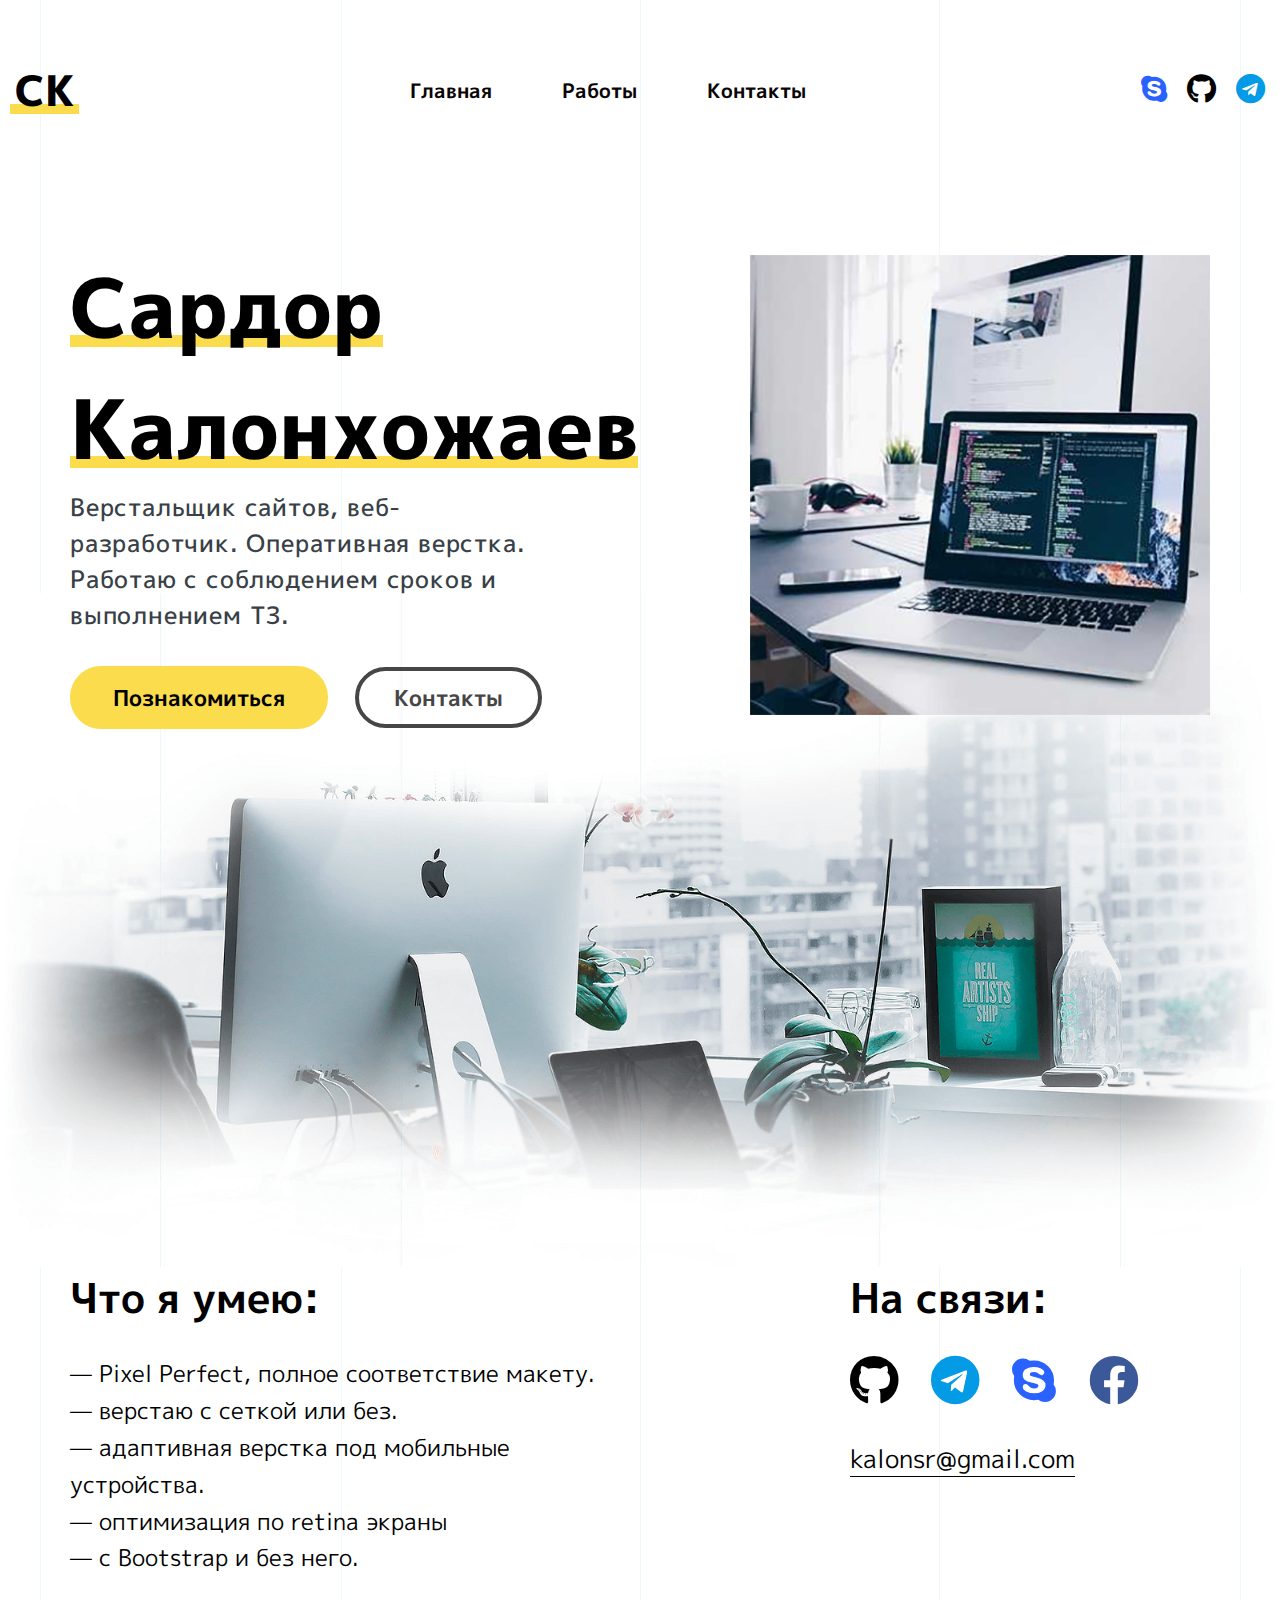
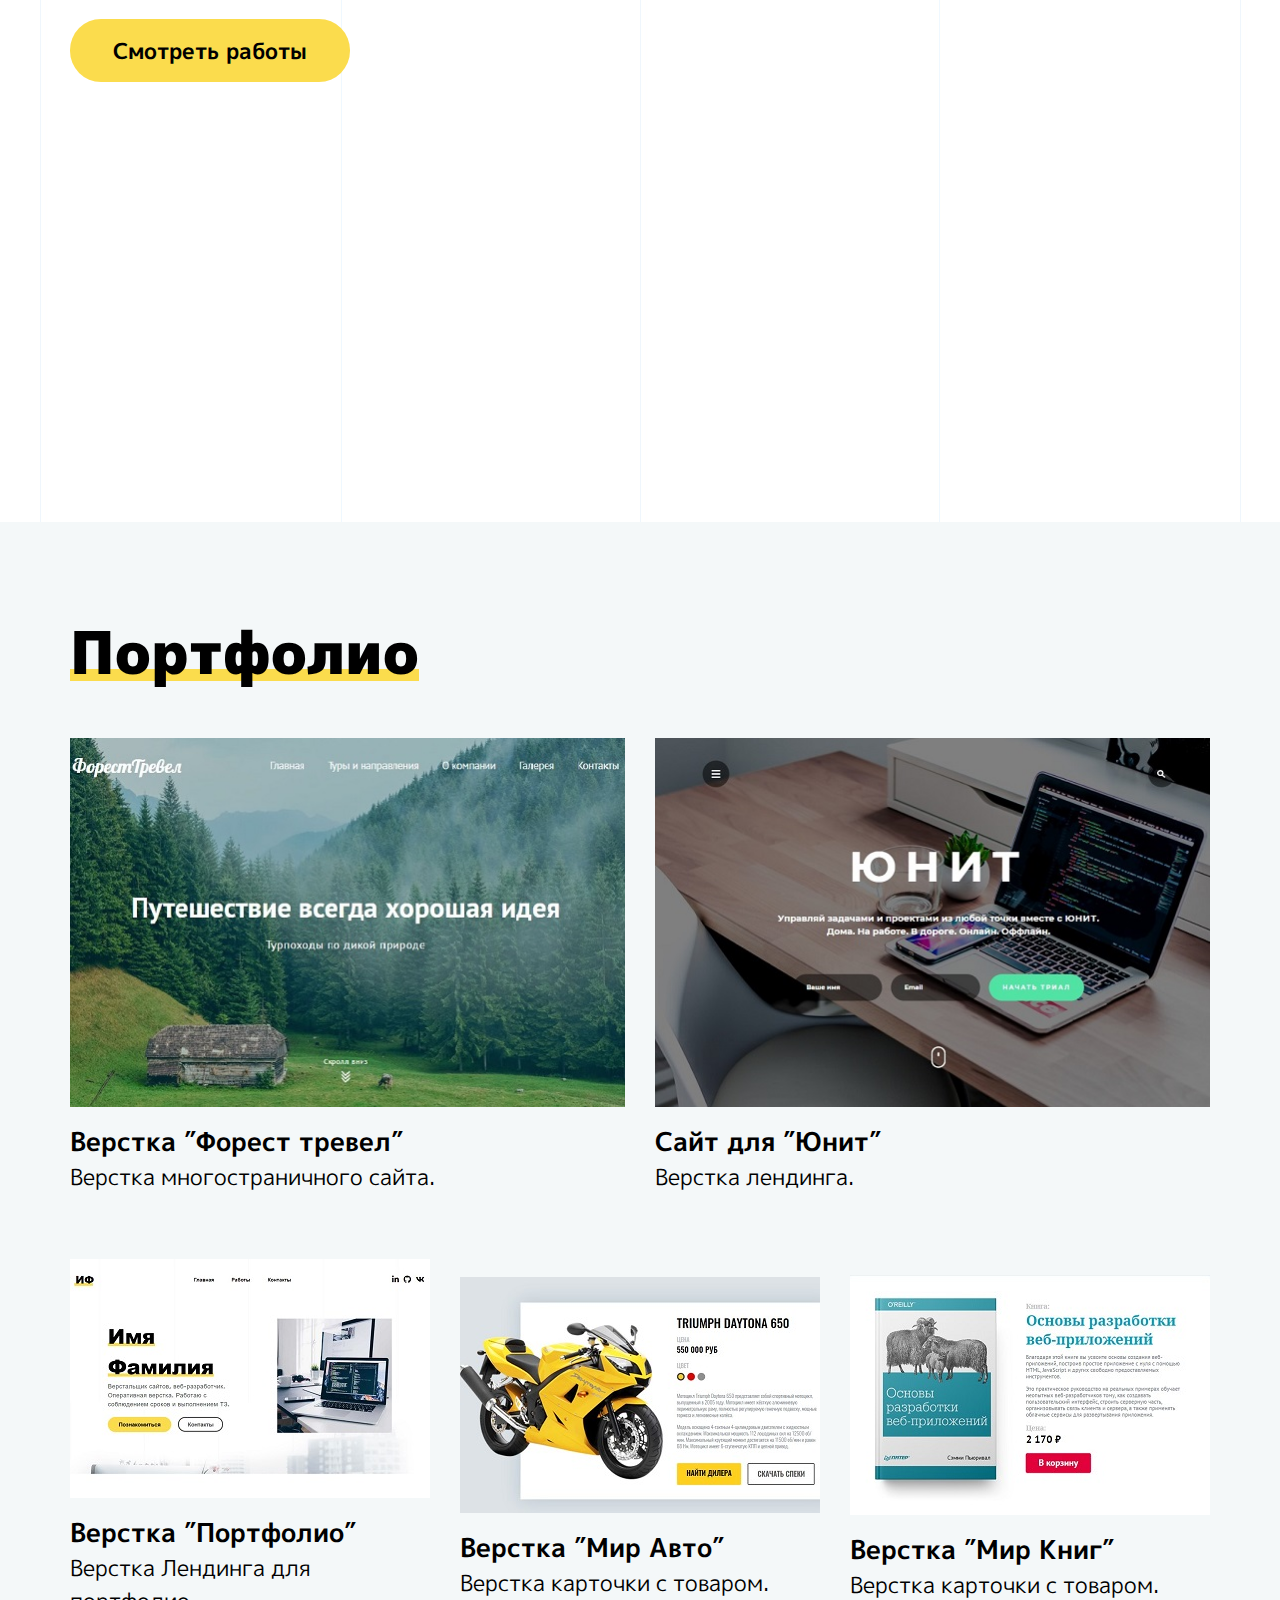
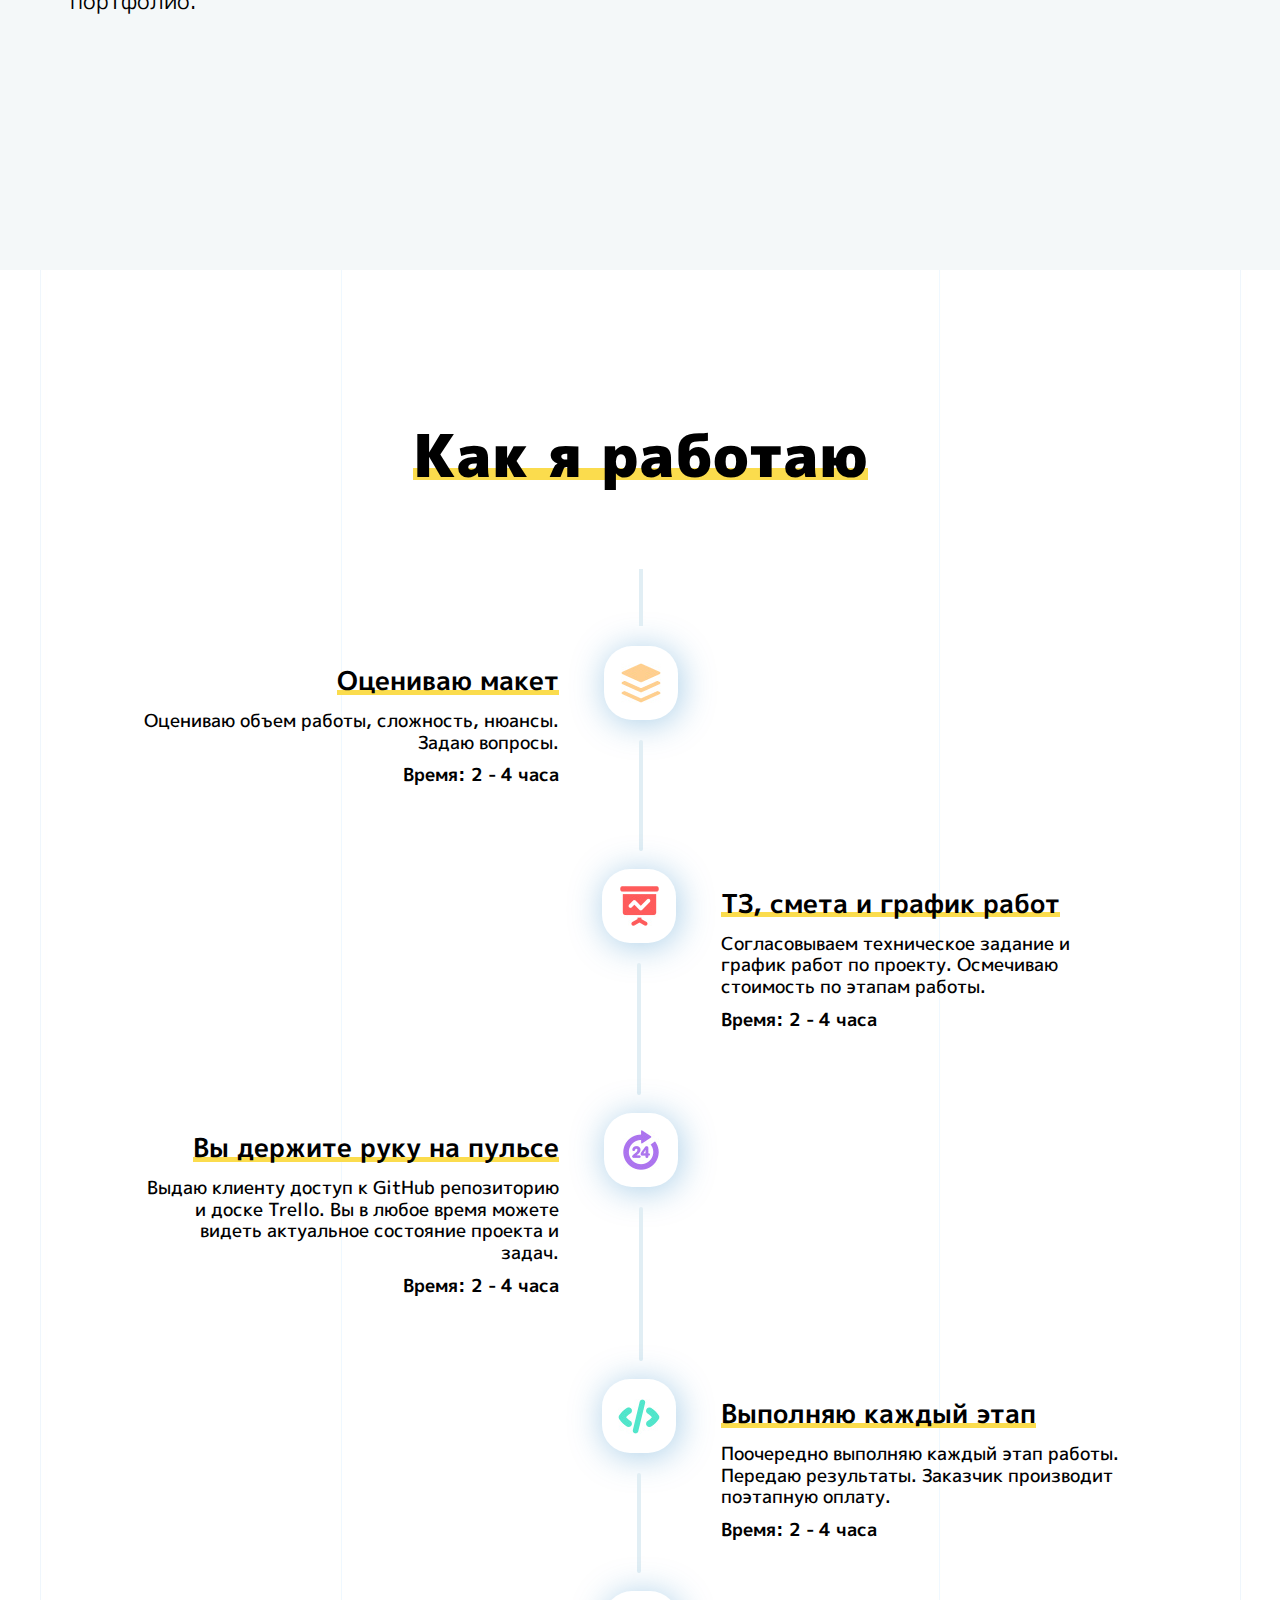
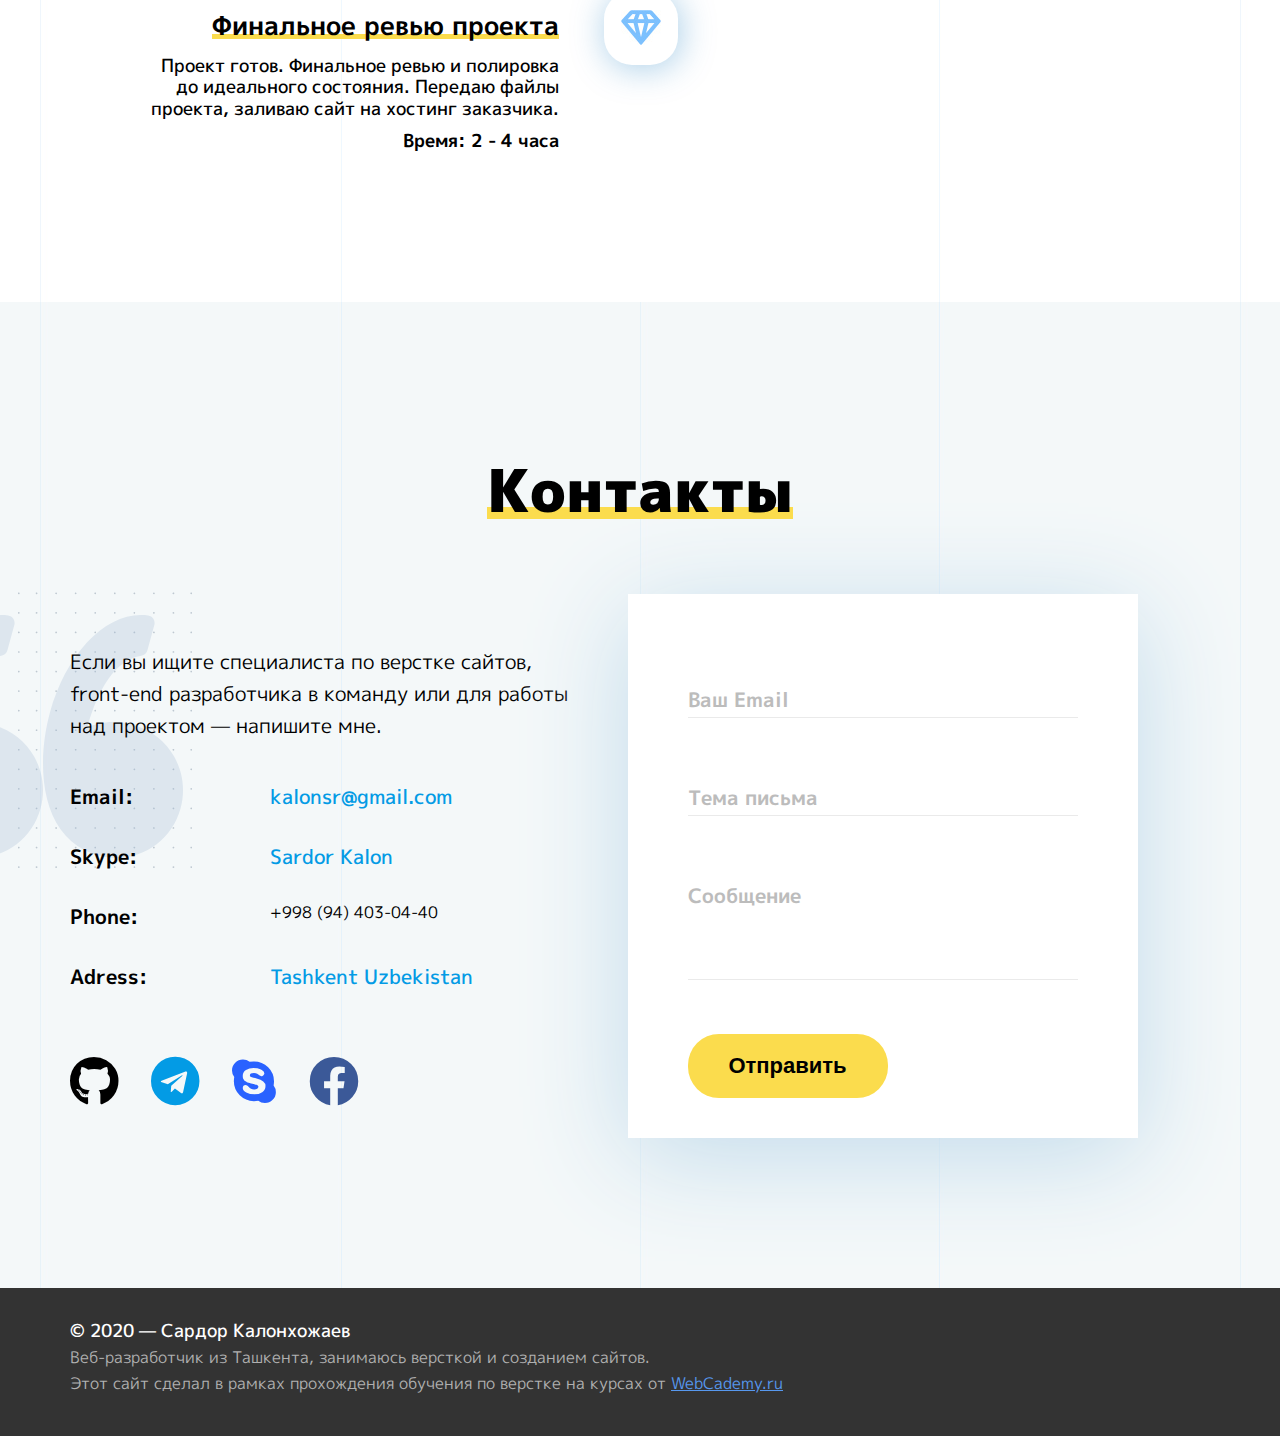
==== commit f95afb85: "Added scrypt for Form" ====
--- a/docs/index.html
+++ b/docs/index.html
@@ -4,6 +4,7 @@
 	<meta charset="UTF-8">
 	<meta name="viewport" content="width=device-width, initial-scale=1.0">
 	<link rel="stylesheet" href="css/main.css">
+	<link rel="shortcut icon" href="img/favicon.png" type="image/x-icon">
 	<link href="https://fonts.googleapis.com/css?family=M+PLUS+1p:100,300,400,500,700,800,900&display=swap&subset=cyrillic-ext" rel="stylesheet">
 	<link rel="stylesheet" href="fonts/Awesome/css/all.css">
 	
@@ -175,7 +176,7 @@
 
 		<div class="container">
 
-			<div class="portfolio-title"><span class="bottom-line">Портфолио</span></div>
+			<div class="section-title"><span class="bottom-line">Портфолио</span></div>
 						<!-- Portfolio-Cards -->
 			
 			<div class="portfolio-cards-toggle">
@@ -273,7 +274,7 @@
 	<section id="timeline">
 		<div class="container">
 					
-			<h2 class="timeline-title">
+			<h2 class="section-title timeline">
 				<span class="bottom-line">Как я работаю</span>
 			</h2>
 									<!-- Timeline Wrapper -->
@@ -363,7 +364,7 @@
 
 		<div class="container">
 
-			<h2 class="contacts-title"><span class="bottom-line">Контакты</span>
+			<h2 class="section-title contact"><span class="bottom-line">Контакты</span>
 			</h2>
 
 			<div class="contacts-wrapper">
@@ -390,7 +391,10 @@
 
 				</div>
 
-				<form class="contacts-form">
+				<form id="contacts-form">
+					<input type="hidden" name="project_name" value="kalons.info">
+					<input type="hidden" name="admin_email" value="uzsmm1@gmail.com">
+					<input type="hidden" name="email_from" value="info@kalons.info">
 					<div class="contacts-form__item">
 						<input class="form-field" type="text" name="email">
 						<span class="fake-placeholder">Ваш Email</span>
@@ -410,6 +414,7 @@
 					</div>
 
 				</form>
+				<div id="answer"></div>
 
 			</div>
 
@@ -423,18 +428,23 @@
 		<div class="container">
 			<div class="content">
 			<h4>© 2020 — Сардор Калонхожаев</h4>
-			<span>Веб-разработик из Ташкента, занимаюсь версткой и созданием сайтов.
+			<span>Веб-разработчик из Ташкента, занимаюсь версткой и созданием сайтов.
 			</span>
 			<span>Этот сайт сделал в рамках прохождения обучения по верстке на курсах от  <a href="https://webcademy.ru/" target="blank">WebCademy.ru</a></span>
 		</div>
 		</div>
 		
 	</footer>
-
+	<div id="backTop">
+		<a href="#top">
+			<i class="fas fa-angle-double-up"></i>
+		</a>
+	</div>
 
 
 	<script src="./libs/jquery/jquery-3.5.0.min.js"></script>
 	<script src="./libs/mixitup/mixitup.min.js"></script>
+	<script src="./libs/validate/jquery.validate.js"></script>
 	<script src="./js/main.js"></script>
 </body>
 </html>--- a/docs/css/main.css
+++ b/docs/css/main.css
@@ -26,6 +26,16 @@
 }
 body .primer {
   position: fixed;
+}
+#backTop a {
+  color: #fbdc4d;
+  position: fixed;
+  bottom: 40px;
+  right: 40px;
+  font-size: 40px;
+}
+#backTop a:hover {
+  opacity: .5;
 }
 .primer.active {
   overflow-y: hidden;
@@ -190,6 +200,10 @@
           justify-content: center;
   margin-top: 15px;
   margin-bottom: 8px;
+  -webkit-transition: ease .4s;
+  -o-transition: ease .4s;
+  -moz-transition: ease .4s;
+  transition: ease .4s;
 }
 @media (min-width: 768px) {
   .icons-row {
@@ -205,6 +219,10 @@
 }
 .intouch-icons {
   margin-right: 32px;
+  -webkit-transition: ease .4s;
+  -o-transition: ease .4s;
+  -moz-transition: ease .4s;
+  transition: ease .4s;
 }
 @media (min-width: 768px) {
   .intouch-icons {
@@ -227,45 +245,61 @@
   color: black;
 }
 .intouch-icons .fa-github:hover {
-  -webkit-transform: scale(1.2);
-     -moz-transform: scale(1.2);
-      -ms-transform: scale(1.2);
-       -o-transform: scale(1.2);
-          transform: scale(1.2);
+  -webkit-transform: scale(1.1);
+     -moz-transform: scale(1.1);
+      -ms-transform: scale(1.1);
+       -o-transform: scale(1.1);
+          transform: scale(1.1);
   color: #2b2a2a;
+  -webkit-transition: ease .4s;
+  -o-transition: ease .4s;
+  -moz-transition: ease .4s;
+  transition: ease .4s;
 }
 .intouch-icons .fa-telegram {
   color: #039be5;
 }
 .intouch-icons .fa-telegram:hover {
-  -webkit-transform: scale(1.2);
-     -moz-transform: scale(1.2);
-      -ms-transform: scale(1.2);
-       -o-transform: scale(1.2);
-          transform: scale(1.2);
+  -webkit-transform: scale(1.1);
+     -moz-transform: scale(1.1);
+      -ms-transform: scale(1.1);
+       -o-transform: scale(1.1);
+          transform: scale(1.1);
   color: #23aff5;
+  -webkit-transition: ease .4s;
+  -o-transition: ease .4s;
+  -moz-transition: ease .4s;
+  transition: ease .4s;
 }
 .intouch-icons .fa-skype {
   color: #2962ff;
 }
 .intouch-icons .fa-skype:hover {
-  -webkit-transform: scale(1.2);
-     -moz-transform: scale(1.2);
-      -ms-transform: scale(1.2);
-       -o-transform: scale(1.2);
-          transform: scale(1.2);
+  -webkit-transform: scale(1.1);
+     -moz-transform: scale(1.1);
+      -ms-transform: scale(1.1);
+       -o-transform: scale(1.1);
+          transform: scale(1.1);
   color: #396bf5;
+  -webkit-transition: ease .4s;
+  -o-transition: ease .4s;
+  -moz-transition: ease .4s;
+  transition: ease .4s;
 }
 .intouch-icons .fa-facebook {
   color: #3b5998;
 }
 .intouch-icons .fa-facebook:hover {
-  -webkit-transform: scale(1.2);
-     -moz-transform: scale(1.2);
-      -ms-transform: scale(1.2);
-       -o-transform: scale(1.2);
-          transform: scale(1.2);
+  -webkit-transform: scale(1.1);
+     -moz-transform: scale(1.1);
+      -ms-transform: scale(1.1);
+       -o-transform: scale(1.1);
+          transform: scale(1.1);
   color: #1a9cdd;
+  -webkit-transition: ease .4s;
+  -o-transition: ease .4s;
+  -moz-transition: ease .4s;
+  transition: ease .4s;
 }
 .mailme {
   text-align: center;
@@ -312,6 +346,26 @@
   bottom: 15%;
   left: 0;
 }
+.section-title {
+  font-size: 42px;
+  font-weight: 900;
+  margin-bottom: 39px;
+  line-height: 1.2;
+}
+@media (min-width: 768px) {
+  .section-title {
+    margin-bottom: 45px;
+    font-size: 52px;
+    font-weight: 700;
+  }
+}
+@media (min-width: 1200px) {
+  .section-title {
+    margin-bottom: 50px;
+    font-size: 59px;
+    font-weight: 900;
+  }
+}
 #header {
   margin: auto;
   position: relative;
@@ -339,11 +393,11 @@
   #header {
     padding-top: 60px;
     padding-bottom: 240px;
-    background-image: url(../img/lines/Slice_4.jpg);
+    background-image: url(../img/lines/1.jpg);
     background-repeat: repeat;
-    -moz-background-size: contain;
-         background-size: contain;
-    background-position: 0 0;
+    -moz-background-size: auto;
+         background-size: auto;
+    background-position: center;
     max-width: 1600px;
     height: 100%;
     margin-left: auto;
@@ -558,6 +612,7 @@
 }
 #header-bottom__wrapper {
   margin-bottom: 75px;
+  padding-top: 20px;
   display: -webkit-box;
   display: -webkit-flex;
   display: -moz-box;
@@ -597,7 +652,9 @@
 }
 @media (min-width: 1200px) {
   #header-bottom__wrapper {
+    margin-bottom: 200px;
     margin-top: -20px;
+    padding-top: 20px;
   }
 }
 .skills-content {
@@ -1180,25 +1237,6 @@
     padding-bottom: 125px;
   }
 }
-.portfolio-title {
-  font-size: 42px;
-  font-weight: 900;
-  margin-bottom: 39px;
-}
-@media (min-width: 768px) {
-  .portfolio-title {
-    margin-bottom: 45px;
-    font-size: 52px;
-    font-weight: 700;
-  }
-}
-@media (min-width: 1200px) {
-  .portfolio-title {
-    margin-bottom: 50px;
-    font-size: 59px;
-    font-weight: 900;
-  }
-}
 .bottom-line {
   position: relative;
   z-index: 1;
@@ -1218,11 +1256,6 @@
 }
 @media (min-width: 768px) {
   .portfolio-cards-toggle {
-    display: -webkit-box;
-    display: -webkit-flex;
-    display: -moz-box;
-    display: -ms-flexbox;
-    display: flex;
     margin-bottom: 47px;
   }
 }
@@ -1559,9 +1592,14 @@
   #timeline {
     padding-top: 150px;
     padding-bottom: 150px;
-  }
-}
-.timeline-title {
+    background-image: url(../img/lines/2.jpg);
+    background-repeat: repeat;
+    -moz-background-size: auto;
+         background-size: auto;
+    background-position: center;
+  }
+}
+.section-title.timeline {
   position: relative;
   display: -webkit-box;
   display: -webkit-flex;
@@ -1573,24 +1611,15 @@
      -moz-box-pack: center;
       -ms-flex-pack: center;
           justify-content: center;
-  font-size: 38px;
-  font-weight: 600;
-  line-height: 1.2;
   margin-bottom: 50px;
 }
 @media (min-width: 768px) {
-  .timeline-title {
-    font-size: 52px;
-    font-weight: 600;
-    line-height: 1.2;
+  .section-title.timeline {
     margin-bottom: 155px;
   }
 }
 @media (min-width: 1200px) {
-  .timeline-title {
-    font-size: 64px;
-    font-weight: 600;
-    line-height: 1.2;
+  .section-title.timeline {
     margin-bottom: 155px;
   }
 }
@@ -1919,6 +1948,11 @@
 @media (min-width: 1200px) {
   .contacts {
     padding-top: 153px;
+    background-image: url(../img/lines/3.jpg);
+    background-repeat: repeat;
+    -moz-background-size: auto;
+         background-size: auto;
+    background-position: center;
   }
 }
 .contacts-image {
@@ -1933,23 +1967,19 @@
     left: -97px;
   }
 }
-.contacts-title {
+.section-title.contact {
   margin-bottom: 39px;
-  font-size: 42px;
-  font-weight: 700;
   color: #000;
   text-align: center;
 }
 @media (min-width: 768px) {
-  .contacts-title {
+  .section-title.contact {
     margin-bottom: 60px;
-    font-size: 52px;
-  }
-}
-@media (min-width: 1200px) {
-  .contacts-title {
+  }
+}
+@media (min-width: 1200px) {
+  .section-title.contact {
     margin-bottom: 68px;
-    font-size: 64px;
   }
 }
 .contacts-wrapper {
@@ -2155,38 +2185,38 @@
     margin-right: 30px;
   }
 }
-.contacts-form {
+#contacts-form {
   padding-left: 15px;
   padding-right: 15px;
   padding-top: 50px;
   padding-bottom: 40px;
   width: 290px;
-  -webkit-box-shadow: 0 28px 40px #c2dbeb;
-     -moz-box-shadow: 0 28px 40px #c2dbeb;
-          box-shadow: 0 28px 40px #c2dbeb;
+  -webkit-box-shadow: 0 8px 40px #c2dbeb;
+     -moz-box-shadow: 0 8px 40px #c2dbeb;
+          box-shadow: 0 8px 40px #c2dbeb;
   background-color: #ffffff;
 }
 @media (min-width: 768px) {
-  .contacts-form {
+  #contacts-form {
     padding-left: 25px;
     padding-right: 25px;
     padding-top: 65px;
     width: 340px;
-    -webkit-box-shadow: 0 28px 80px #c2dbeb;
-       -moz-box-shadow: 0 28px 80px #c2dbeb;
-            box-shadow: 0 28px 80px #c2dbeb;
-  }
-}
-@media (min-width: 1200px) {
-  .contacts-form {
+    -webkit-box-shadow: 0 11px 80px #c2dbeb;
+       -moz-box-shadow: 0 11px 80px #c2dbeb;
+            box-shadow: 0 11px 80px #c2dbeb;
+  }
+}
+@media (min-width: 1200px) {
+  #contacts-form {
     padding-left: 60px;
     padding-right: 60px;
     padding-top: 80px;
     padding-bottom: 40px;
     width: 510px;
-    -webkit-box-shadow: 0 28px 100px #c2dbeb;
-       -moz-box-shadow: 0 28px 100px #c2dbeb;
-            box-shadow: 0 28px 100px #c2dbeb;
+    -webkit-box-shadow: 0 18px 100px #c2dbeb;
+       -moz-box-shadow: 0 18px 100px #c2dbeb;
+            box-shadow: 0 18px 100px #c2dbeb;
   }
 }
 .contacts-form__item {
@@ -2351,6 +2381,10 @@
     top: -25px;
   }
 }
+.error {
+  font-size: 14px;
+  color: #fc1919;
+}
 .contacts-page {
   padding-top: 20px;
   background-color: rgba(112, 175, 246, 0.1);
@@ -2364,6 +2398,10 @@
   .contacts-page {
     padding-top: 60px;
   }
+}
+.contact-form__success {
+  color: green;
+  text-align: center;
 }
 footer {
   margin: 0;
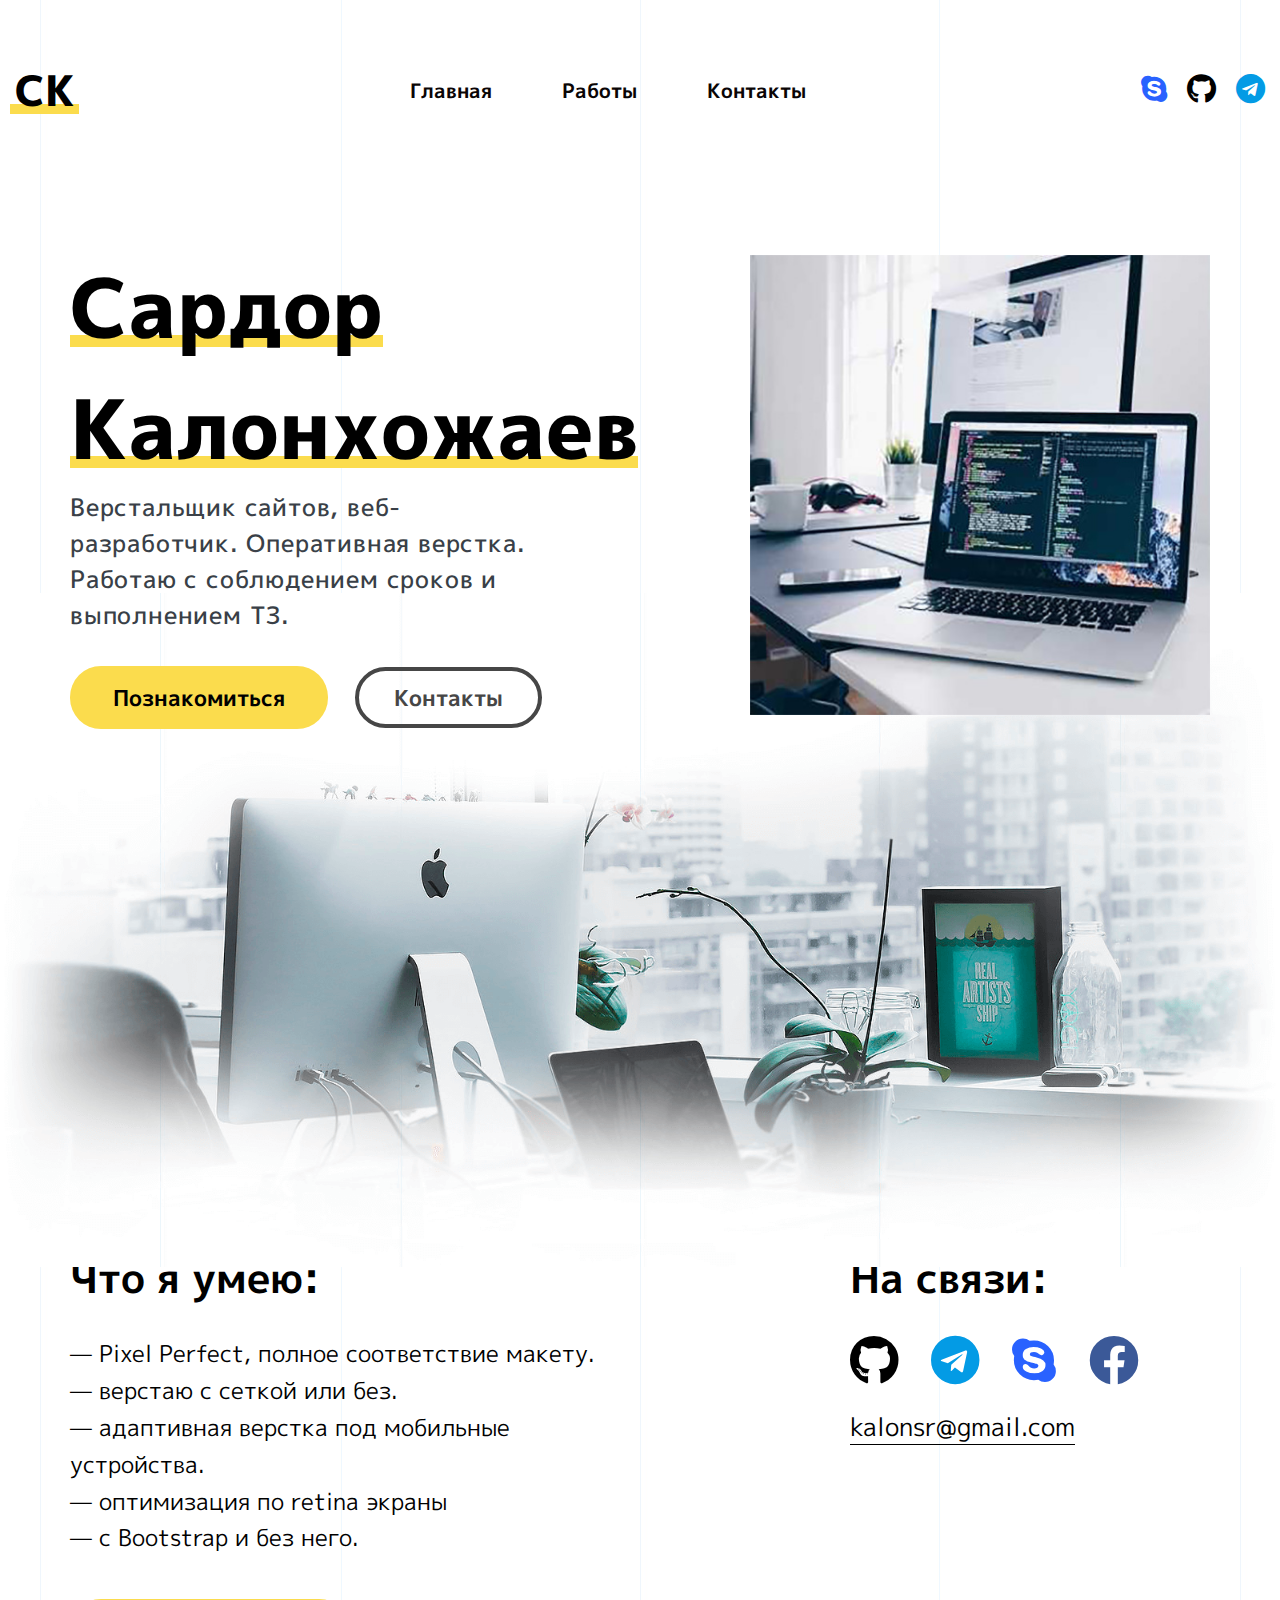
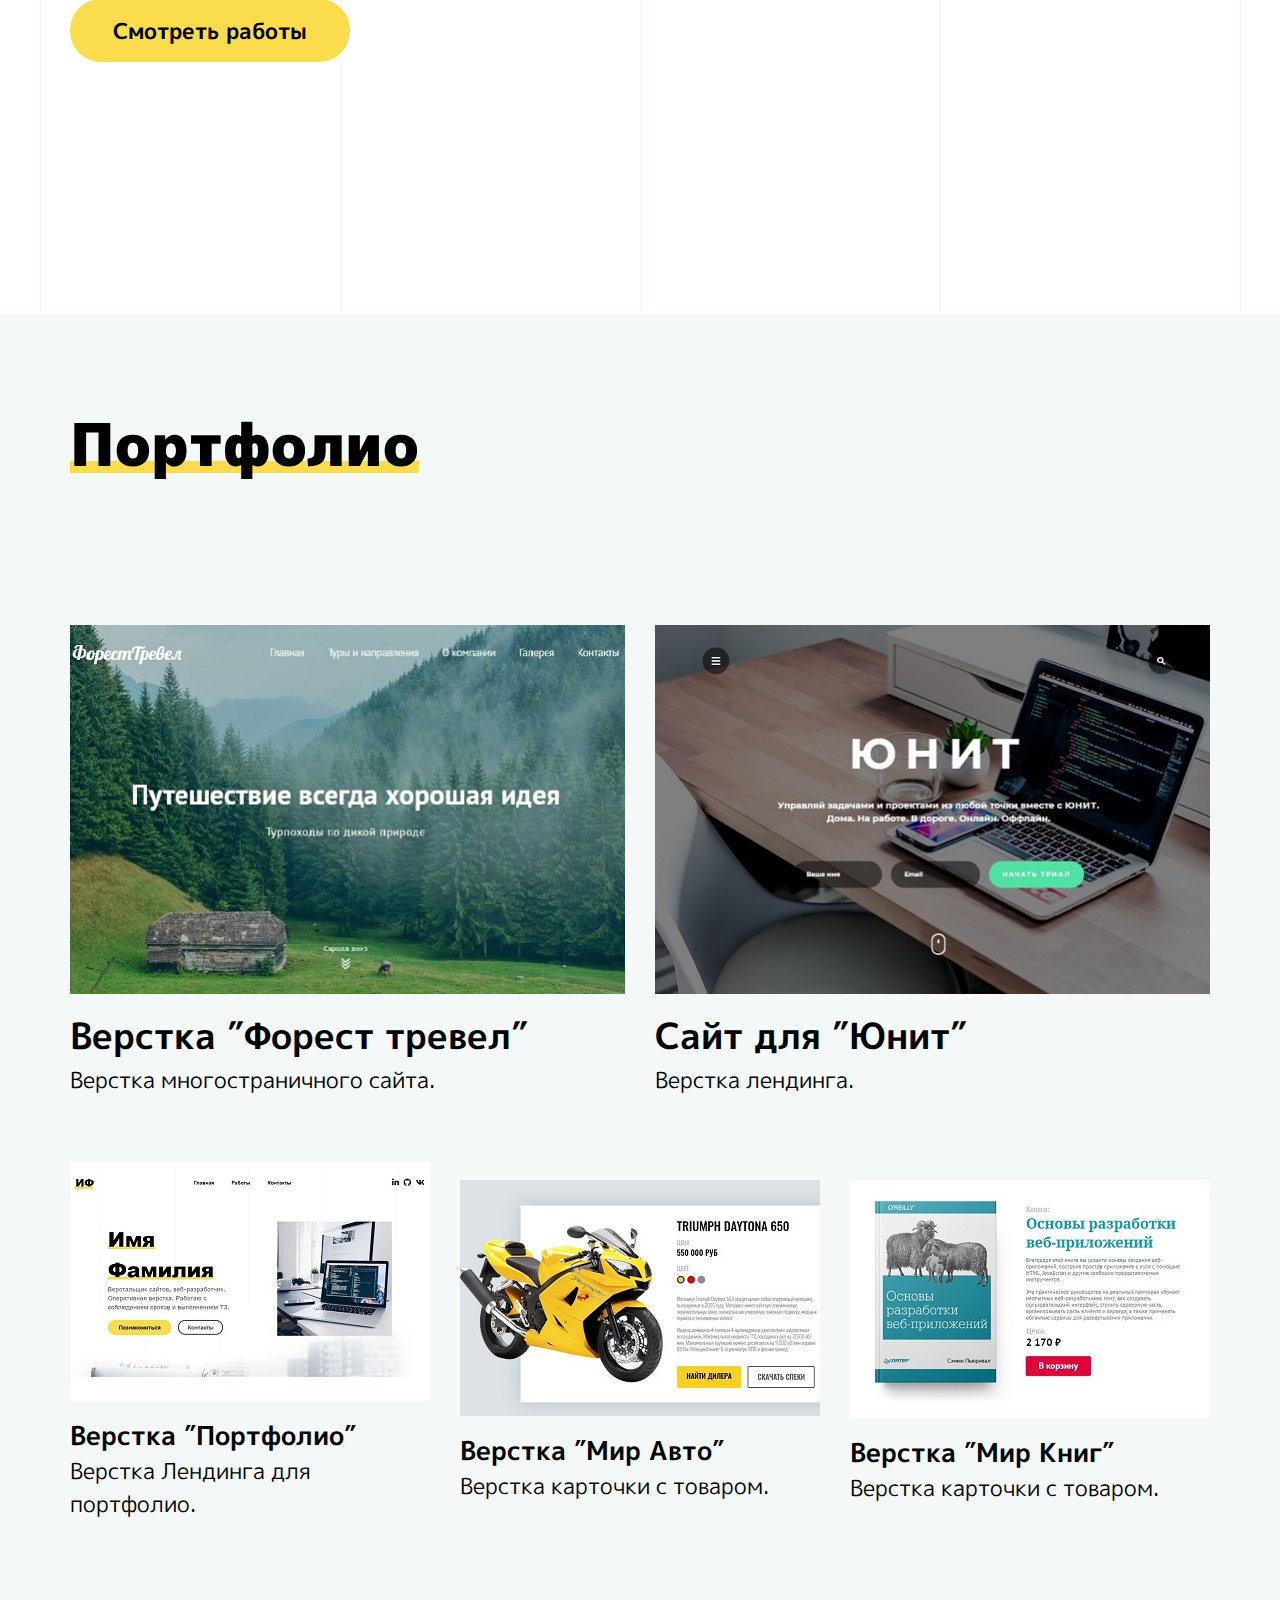
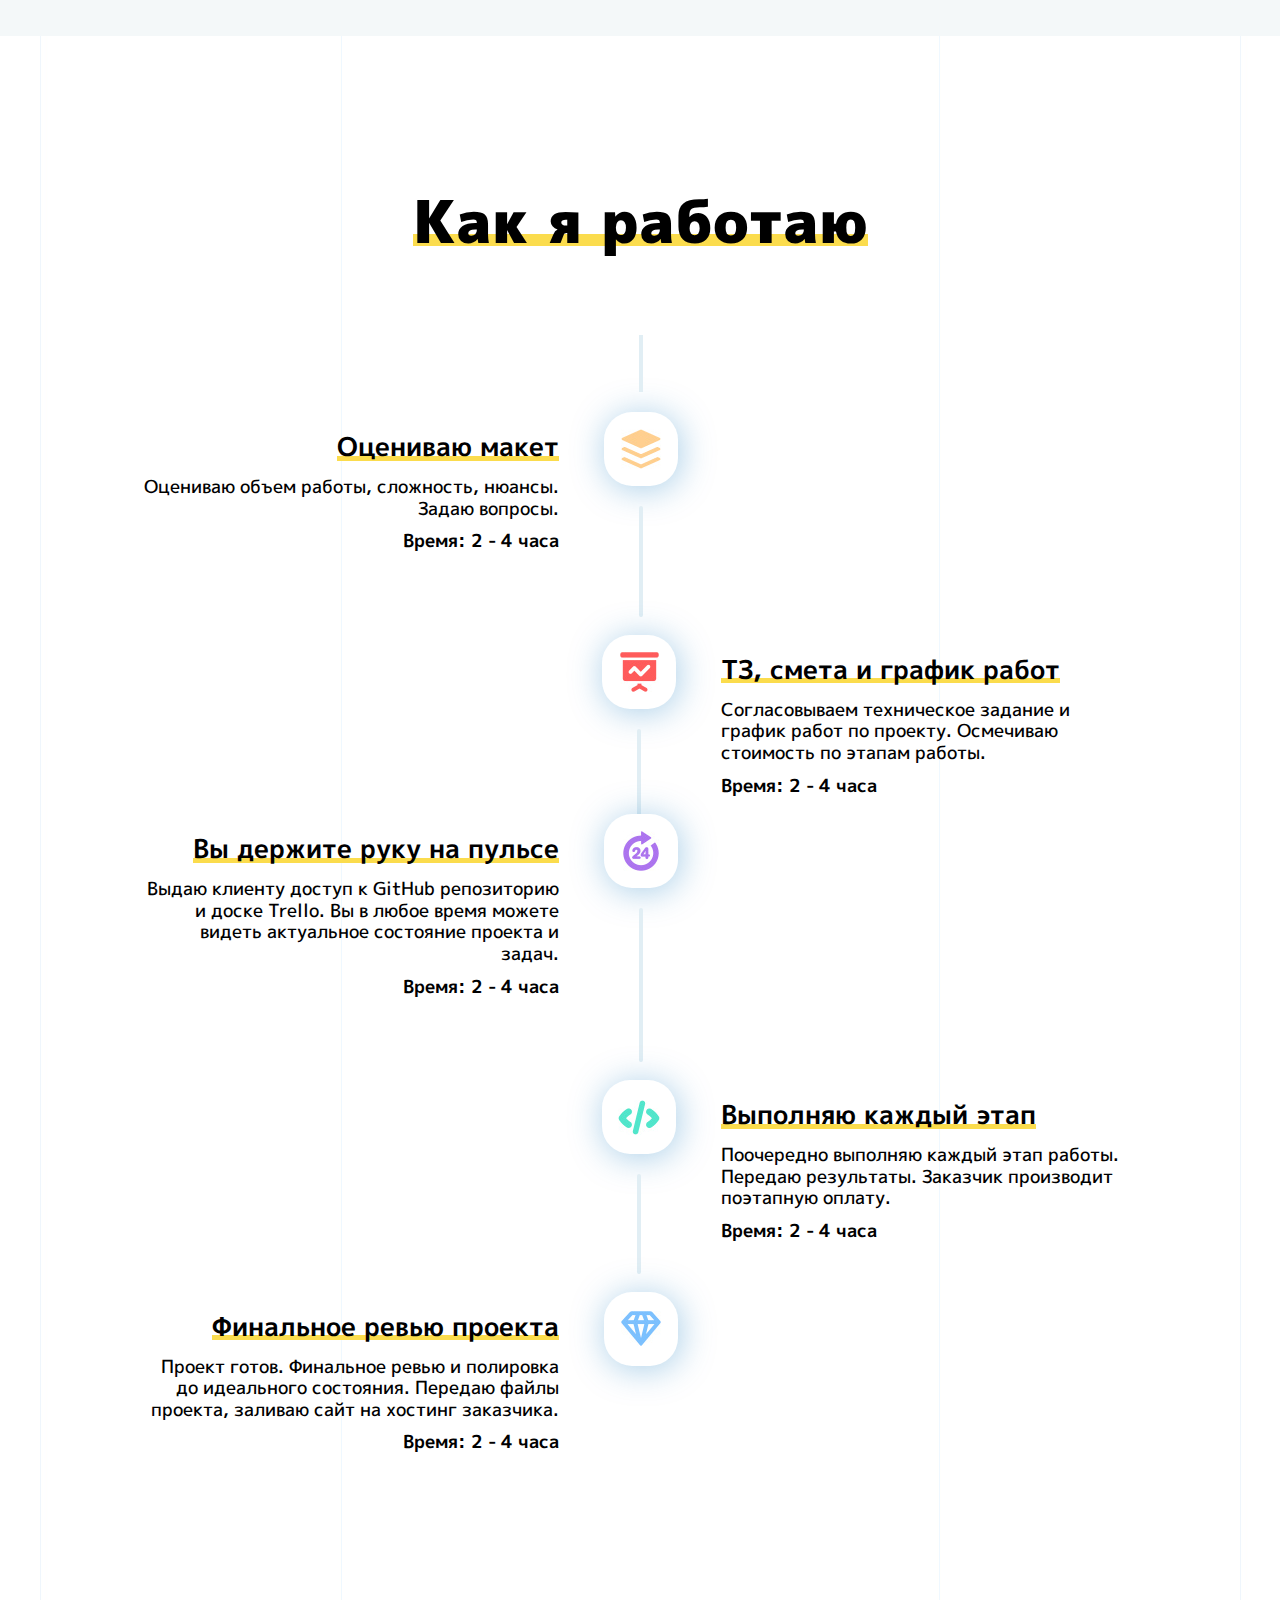
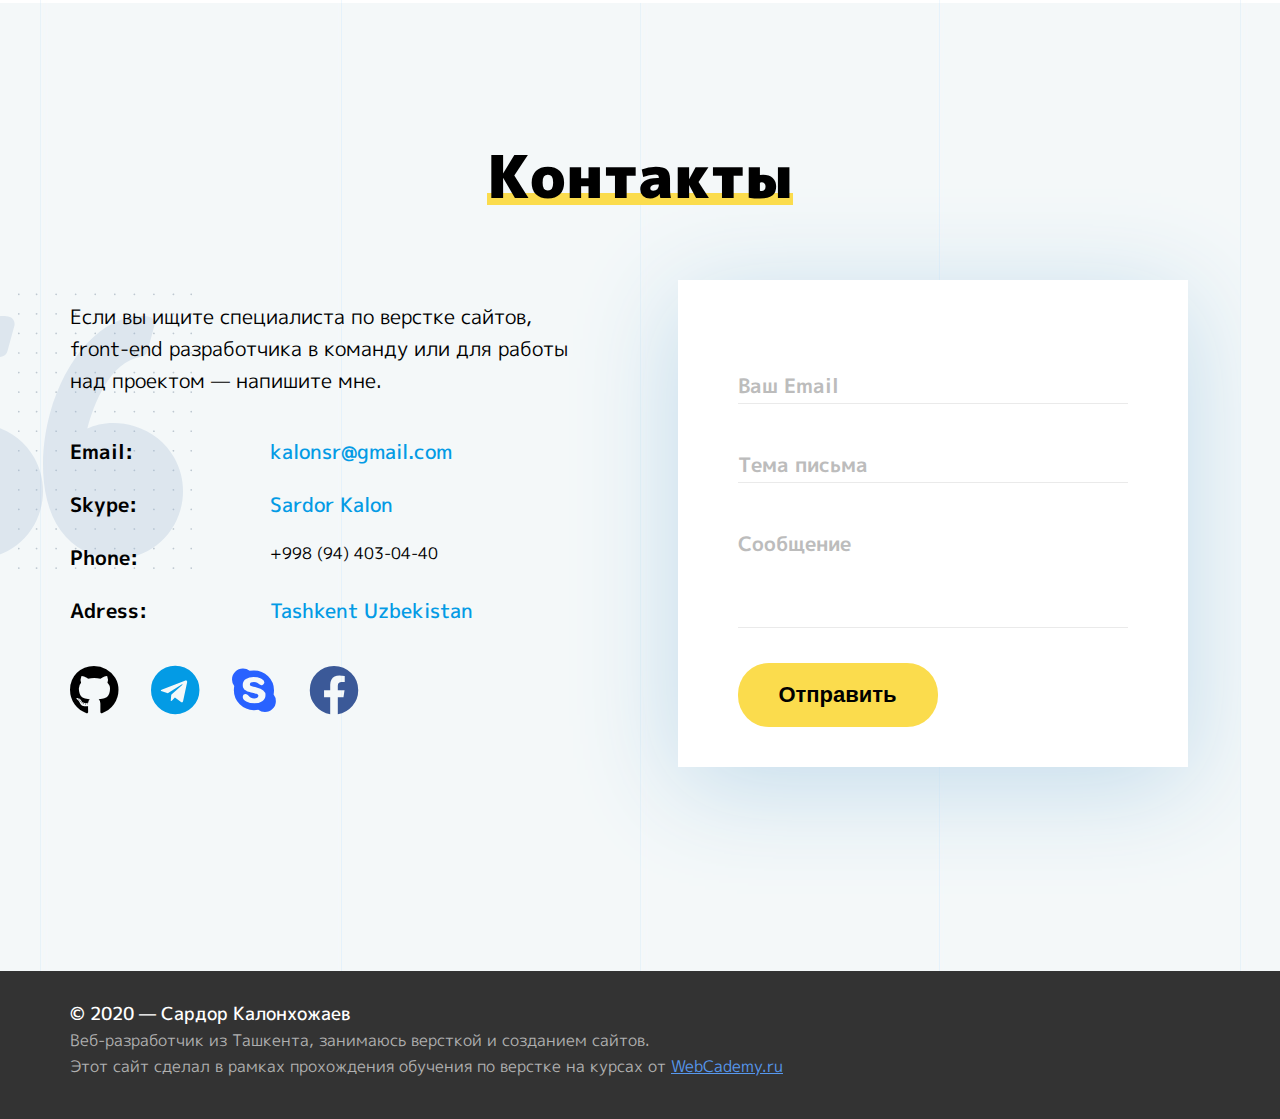
==== commit 7357d131: "PP correct" ====
--- a/docs/index.html
+++ b/docs/index.html
@@ -4,6 +4,7 @@
 	<meta charset="UTF-8">
 	<meta name="viewport" content="width=device-width, initial-scale=1.0">
 	<link rel="stylesheet" href="css/main.css">
+	<link rel="stylesheet" href="css/fonts.css">
 	<link rel="shortcut icon" href="img/favicon.png" type="image/x-icon">
 	<link href="https://fonts.googleapis.com/css?family=M+PLUS+1p:100,300,400,500,700,800,900&display=swap&subset=cyrillic-ext" rel="stylesheet">
 	<link rel="stylesheet" href="fonts/Awesome/css/all.css">
@@ -176,7 +177,7 @@
 
 		<div class="container">
 
-			<div class="section-title"><span class="bottom-line">Портфолио</span></div>
+			<div class="section-title projects"><span class="bottom-line">Портфолио</span></div>
 						<!-- Portfolio-Cards -->
 			
 			<div class="portfolio-cards-toggle">
--- a/docs/css/main.css
+++ b/docs/css/main.css
@@ -214,7 +214,7 @@
 @media (min-width: 1200px) {
   .icons-row {
     margin-top: 0;
-    margin-bottom: 35px;
+    margin-bottom: 23px;
   }
 }
 .intouch-icons {
@@ -273,6 +273,10 @@
 }
 .intouch-icons .fa-skype {
   color: #2962ff;
+  -webkit-transition: ease .4s;
+  -o-transition: ease .4s;
+  -moz-transition: ease .4s;
+  transition: ease .4s;
 }
 .intouch-icons .fa-skype:hover {
   -webkit-transform: scale(1.1);
@@ -280,7 +284,7 @@
       -ms-transform: scale(1.1);
        -o-transform: scale(1.1);
           transform: scale(1.1);
-  color: #396bf5;
+  color: #90aaf1;
   -webkit-transition: ease .4s;
   -o-transition: ease .4s;
   -moz-transition: ease .4s;
@@ -315,16 +319,15 @@
 }
 .mailme a:hover {
   color: #039be5;
-  border-bottom: solid 2px #039be5;
+  border-bottom: 1px solid #039be5;
   -webkit-transition: ease 0.3s;
   -o-transition: ease 0.3s;
   -moz-transition: ease 0.3s;
   transition: ease 0.3s;
-  font-weight: 600;
 }
 .mailme a:active {
   color: #ea736d;
-  border-bottom: solid 2px #ea736d;
+  border-bottom: 1px solid #ea736d;
   -webkit-transition: ease 0.3s;
   -o-transition: ease 0.3s;
   -moz-transition: ease 0.3s;
@@ -364,6 +367,16 @@
     margin-bottom: 50px;
     font-size: 59px;
     font-weight: 900;
+  }
+}
+@media (min-width: 768px) {
+  .section-title.projects {
+    margin-bottom: 132px;
+  }
+}
+@media (min-width: 1200px) {
+  .section-title.projects {
+    margin-bottom: 145px;
   }
 }
 #header {
@@ -594,12 +607,11 @@
          -o-transform: scale(1);
             transform: scale(1);
     margin-top: -65px;
-    margin-bottom: 10px;
+    margin-bottom: 0;
   }
 }
 @media (min-width: 1200px) {
   .container-bg {
-    margin-bottom: 0;
     margin-top: -136px;
     max-width: 100%;
   }
@@ -636,6 +648,7 @@
 @media (min-width: 768px) {
   #header-bottom__wrapper {
     margin-bottom: 0;
+    padding-top: 10px;
     -webkit-box-orient: horizontal;
     -webkit-box-direction: normal;
     -webkit-flex-direction: row;
@@ -652,8 +665,8 @@
 }
 @media (min-width: 1200px) {
   #header-bottom__wrapper {
-    margin-bottom: 200px;
-    margin-top: -20px;
+    margin-bottom: 12px;
+    margin-top: -40px;
     padding-top: 20px;
   }
 }
@@ -825,14 +838,21 @@
   font-weight: 800;
   z-index: 1;
   max-width: 70px;
-  -webkit-transition: .3s;
-  -o-transition: .3s;
-  -moz-transition: .3s;
-  transition: .3s;
+  -webkit-transition: ease .3s;
+  -o-transition: ease .3s;
+  -moz-transition: ease .3s;
+  transition: ease .3s;
 }
 .logo a {
   text-decoration: none;
   color: black;
+}
+.logo a:hover {
+  -webkit-transition: ease .3s;
+  -o-transition: ease .3s;
+  -moz-transition: ease .3s;
+  transition: ease .3s;
+  color: #3d3d3d;
 }
 .logo a::after {
   content: "";
@@ -845,16 +865,12 @@
   right: -5px;
   max-width: 75px;
 }
-.logo:hover {
-  -webkit-transform: scale(1.05);
-     -moz-transform: scale(1.05);
-      -ms-transform: scale(1.05);
-       -o-transform: scale(1.05);
-          transform: scale(1.05);
-  -webkit-transition: .3s;
-  -o-transition: .3s;
-  -moz-transition: .3s;
-  transition: .3s;
+.logo a::after:hover {
+  -webkit-transition: ease .3s;
+  -o-transition: ease .3s;
+  -moz-transition: ease .3s;
+  transition: ease .3s;
+  color: #fad532;
 }
 .header-menu {
   display: none;
@@ -911,7 +927,7 @@
   content: "";
   position: absolute;
   bottom: 5px;
-  left: 0;
+  left: -3px;
   width: 0;
   height: 5px;
   background-color: #fbdc4d;
@@ -922,7 +938,11 @@
   z-index: -1;
 }
 .menu-item:hover::after {
-  width: 100%;
+  width: 106%;
+  -webkit-transition: ease 0.5s;
+  -o-transition: ease 0.5s;
+  -moz-transition: ease 0.5s;
+  transition: ease 0.5s;
 }
 .menu-item:focus {
   border: dotted;
@@ -965,7 +985,7 @@
   color: #2962ff;
 }
 .fa-skype:hover {
-  color: #396bf5;
+  color: #4e99fa;
 }
 .fa-linkedin-in {
   font-size: 30px;
@@ -1227,14 +1247,14 @@
 }
 @media (min-width: 768px) {
   .portfolio {
-    padding-top: 61px;
+    padding-top: 65px;
     padding-bottom: 80px;
   }
 }
 @media (min-width: 1200px) {
   .portfolio {
     padding-top: 95px;
-    padding-bottom: 125px;
+    padding-bottom: 50px;
   }
 }
 .bottom-line {
@@ -1349,7 +1369,7 @@
 }
 @media (min-width: 1200px) {
   #portfolio-projects {
-    margin-bottom: 62px;
+    margin-bottom: 0;
   }
 }
 .portfolio-projects__item {
@@ -1494,7 +1514,7 @@
 }
 .portfolio-cards__title--big:hover {
   color: #ed574f;
-  border-bottom: solid 2px #ed574f;
+  border-bottom: 1px solid #ed574f;
 }
 @media (min-width: 768px) {
   .portfolio-cards__title--big {
@@ -1504,7 +1524,7 @@
 }
 @media (min-width: 1200px) {
   .portfolio-cards__title--big {
-    font-size: 26px;
+    font-size: 36px;
     font-weight: 700;
   }
 }
@@ -1516,7 +1536,7 @@
 }
 .portfolio-cards__title:hover {
   color: #ed574f;
-  text-decoration: underline;
+  border-bottom: 1px solid #ed574f;
 }
 @media (min-width: 768px) {
   .portfolio-cards__title {
@@ -1736,7 +1756,7 @@
 @media (min-width: 768px) {
   .timeline-block {
     margin-bottom: 10px;
-    padding-bottom: 33px;
+    padding-bottom: 70px;
     max-width: 380px;
   }
   .timeline-block:nth-child(odd) {
@@ -1756,6 +1776,11 @@
   }
   .timeline-block:nth-child(even) {
     margin-left: auto;
+    padding-bottom: 10px;
+  }
+  .timeline-block:nth-child(3) {
+    margin-bottom: 10px;
+    padding-bottom: 10px;
   }
 }
 @media (min-width: 1200px) {
@@ -1777,10 +1802,15 @@
   }
   .timeline-block:nth-child(even) {
     margin-left: auto;
+    padding-bottom: 0;
   }
   .timeline-block:nth-child(odd)::before {
     right: 35px;
     left: auto;
+  }
+  .timeline-block:nth-child(3) {
+    margin-bottom: 18px;
+    padding-bottom: 65px;
   }
   .timeline-block:nth-child(4) {
     margin-bottom: 18px;
@@ -1942,12 +1972,12 @@
 }
 @media (min-width: 768px) {
   .contacts {
-    padding-top: 68px;
+    padding-top: 80px;
   }
 }
 @media (min-width: 1200px) {
   .contacts {
-    padding-top: 153px;
+    padding-top: 138px;
     background-image: url(../img/lines/3.jpg);
     background-repeat: repeat;
     -moz-background-size: auto;
@@ -2026,7 +2056,6 @@
 }
 @media (min-width: 1200px) {
   .contacts-wrapper {
-    padding-right: 20px;
     padding-bottom: 150px;
   }
 }
@@ -2036,12 +2065,15 @@
 @media (min-width: 768px) {
   .contacts-content {
     width: 290px;
+    margin-right: 80px;
   }
 }
 @media (min-width: 1200px) {
   .contacts-content {
     width: 505px;
     padding-top: 20px;
+    padding-bottom: 105px;
+    margin-right: 100px;
   }
 }
 .contacts-content p {
@@ -2072,13 +2104,13 @@
 @media (min-width: 768px) {
   .contacts-list {
     text-align: start;
-    margin-bottom: 35px;
+    margin-bottom: 32px;
   }
 }
 @media (min-width: 1200px) {
   .contacts-list {
     text-align: start;
-    margin-bottom: 65px;
+    margin-bottom: 40px;
   }
 }
 .list-item {
@@ -2102,12 +2134,12 @@
 }
 @media (min-width: 768px) {
   .list-item {
-    margin-bottom: 15px;
+    margin-bottom: 12px;
   }
 }
 @media (min-width: 1200px) {
   .list-item {
-    margin-bottom: 30px;
+    margin-bottom: 23px;
     -webkit-box-orient: horizontal;
     -webkit-box-direction: normal;
     -webkit-flex-direction: row;
@@ -2197,7 +2229,17 @@
   background-color: #ffffff;
 }
 @media (min-width: 768px) {
-  #contacts-form {
+  #contacts-form:nth-child(2) {
+    margin-bottom: 30px;
+  }
+}
+@media (min-width: 1200px) {
+  #contacts-form:nth-child(2) {
+    margin-bottom: 54px;
+  }
+}
+@media (min-width: 768px) {
+  #contacts-form:nth-child(2) {
     padding-left: 25px;
     padding-right: 25px;
     padding-top: 65px;
@@ -2208,7 +2250,7 @@
   }
 }
 @media (min-width: 1200px) {
-  #contacts-form {
+  #contacts-form:nth-child(2) {
     padding-left: 60px;
     padding-right: 60px;
     padding-top: 80px;
@@ -2219,14 +2261,14 @@
             box-shadow: 0 18px 100px #c2dbeb;
   }
 }
-.contacts-form__item {
+#contacts-form .contacts-form__item {
   position: relative;
   width: 100%;
   margin-bottom: 35px;
   cursor: pointer;
 }
-.contacts-form__item textarea,
-.contacts-form__item input {
+#contacts-form .contacts-form__item textarea,
+#contacts-form .contacts-form__item input {
   width: 100%;
   display: block;
   height: 44px;
@@ -2237,16 +2279,16 @@
   font-size: 16px;
   outline: none;
 }
-.contacts-form__item textarea:focus,
-.contacts-form__item input:focus,
-.contacts-form__item textarea:active,
-.contacts-form__item input:active {
+#contacts-form .contacts-form__item textarea:focus,
+#contacts-form .contacts-form__item input:focus,
+#contacts-form .contacts-form__item textarea:active,
+#contacts-form .contacts-form__item input:active {
   border-bottom: 1px solid #ea736d;
   outline: hidden;
 }
 @media (min-width: 768px) {
-  .contacts-form__item textarea,
-  .contacts-form__item input {
+  #contacts-form .contacts-form__item textarea,
+  #contacts-form .contacts-form__item input {
     padding-left: 5px;
     padding-right: 5px;
     font-size: 18px;
@@ -2254,36 +2296,36 @@
   }
 }
 @media (min-width: 1200px) {
-  .contacts-form__item textarea,
-  .contacts-form__item input {
+  #contacts-form .contacts-form__item textarea,
+  #contacts-form .contacts-form__item input {
     padding-left: 5px;
     padding-right: 5px;
     font-size: 20px;
     height: 44px;
   }
 }
-.contacts-form__item textarea {
+#contacts-form .contacts-form__item textarea {
   padding: 5px;
   resize: none;
   height: 110px;
 }
 @media (min-width: 768px) {
-  .contacts-form__item textarea {
+  #contacts-form .contacts-form__item textarea {
     height: 110px;
   }
 }
 @media (min-width: 1200px) {
-  .contacts-form__item textarea {
+  #contacts-form .contacts-form__item textarea {
     height: 110px;
   }
 }
 @media (min-width: 768px) {
-  .contacts-form__item {
+  #contacts-form {
     margin-bottom: 44px;
   }
 }
 @media (min-width: 1200px) {
-  .contacts-form__item {
+  #contacts-form {
     margin-bottom: 54px;
   }
 }
--- a/docs/css/fonts.css
+++ b/docs/css/fonts.css
@@ -0,0 +1,133 @@
+@font-face { 
+    font-family: 'M PLUS 1p', sans-serif;
+    src: url(../fonts/mplus1p/MPLUS1p-Thin.ttf) format("truetype");
+    font-weight: 100;
+    font-style: thin;
+}
+
+@font-face { 
+    font-family: 'M PLUS 1p', sans-serif;
+    src: url(../fonts/mplus1p/MPLUS1p-Light.ttf) format("truetype");
+    font-weight: 300;
+    
+}
+
+@font-face { 
+    font-family: 'M PLUS 1p', sans-serif;
+    src: url(../fonts/mplus1p/MPLUS1p-Regular.ttf) format("truetype");
+    font-weight: 400;
+    
+}
+
+@font-face { 
+    font-family: 'M PLUS 1p', sans-serif;
+    src: url(../fonts/mplus1p/MPLUS1p-Medium.ttf) format("truetype");
+    font-weight: 500;
+    font-style: medium;
+}
+
+@font-face { 
+    font-family: 'M PLUS 1p', sans-serif;
+    src: url(../fonts/mplus1p/MPLUS1p-Bold.ttf) format("truetype");
+    font-weight: 700;
+    font-style: bold;
+}
+
+@font-face { 
+    font-family: 'M PLUS 1p', sans-serif;
+    src: url(../fonts/mplus1p/MPLUS1p-ExtraBold.ttf) format("truetype");
+    font-weight: 800;
+    
+}
+
+@font-face { 
+    font-family: 'M PLUS 1p', sans-serif;
+    src: url(../fonts/mplus1p/MPLUS1p-Black.ttf) format("truetype");
+    font-weight: 900;
+    
+}
+
+@font-face { 
+    font-family: 'Roboto', sans-serif;
+    src: url(../fonts/Roboto/Roboto-Thin.ttf) format("truetype");
+    font-weight: 100;
+    
+}
+
+@font-face { 
+    font-family: 'Roboto', sans-serif;
+    src: url(../fonts/Roboto/Roboto-ThinItalic.ttf) format("truetype");
+    font-weight: 100;
+    font-style: italic;
+}
+
+@font-face { 
+    font-family: 'Roboto', sans-serif;
+    src: url(../fonts/Roboto/Roboto-Light.ttf) format("truetype");
+    font-weight: 300;
+    
+}
+
+@font-face { 
+    font-family: 'Roboto', sans-serif;
+    src: url(../fonts/Roboto/Roboto-LightItalic.ttf) format("truetype");
+    font-weight: 300;
+    font-style: italic;
+    
+}
+
+@font-face { 
+    font-family: 'Roboto', sans-serif;
+    src: url(../fonts/Roboto/Roboto-Regular.ttf) format("truetype");
+    font-weight: 400;
+    
+}
+
+@font-face { 
+    font-family: 'Roboto', sans-serif;
+    src: url(../fonts/Roboto/Roboto-Italic.ttf) format("truetype");
+    font-weight: 400;
+    font-style: italic;
+}
+
+@font-face { 
+    font-family: 'Roboto', sans-serif;
+    src: url(../fonts/Roboto/Roboto-Medium.ttf) format("truetype");
+    font-weight: 500;
+    
+}
+
+@font-face { 
+    font-family: 'Roboto', sans-serif;
+    src: url(../fonts/Roboto/Roboto-MediumItalic.ttf) format("truetype");
+    font-weight: 500;
+    font-style: italic;
+}
+
+@font-face { 
+    font-family: 'Roboto', sans-serif;
+    src: url(../fonts/Roboto/Roboto-Bold.ttf) format("truetype");
+    font-weight: 700;
+    
+}
+
+@font-face { 
+    font-family: 'Roboto', sans-serif;
+    src: url(../fonts/Roboto/Roboto-BoldItalic.ttf) format("truetype");
+    font-weight: 700;
+    font-style: italic;
+}
+
+@font-face { 
+    font-family: 'Roboto', sans-serif;
+    src: url(../fonts/Roboto/Roboto-Black.ttf) format("truetype");
+    font-weight: 900;
+    
+}
+
+@font-face { 
+    font-family: 'Roboto', sans-serif;
+    src: url(../fonts/Roboto/Roboto-BlackItalic.ttf) format("truetype");
+    font-weight: 900;
+    font-style: italic;
+}
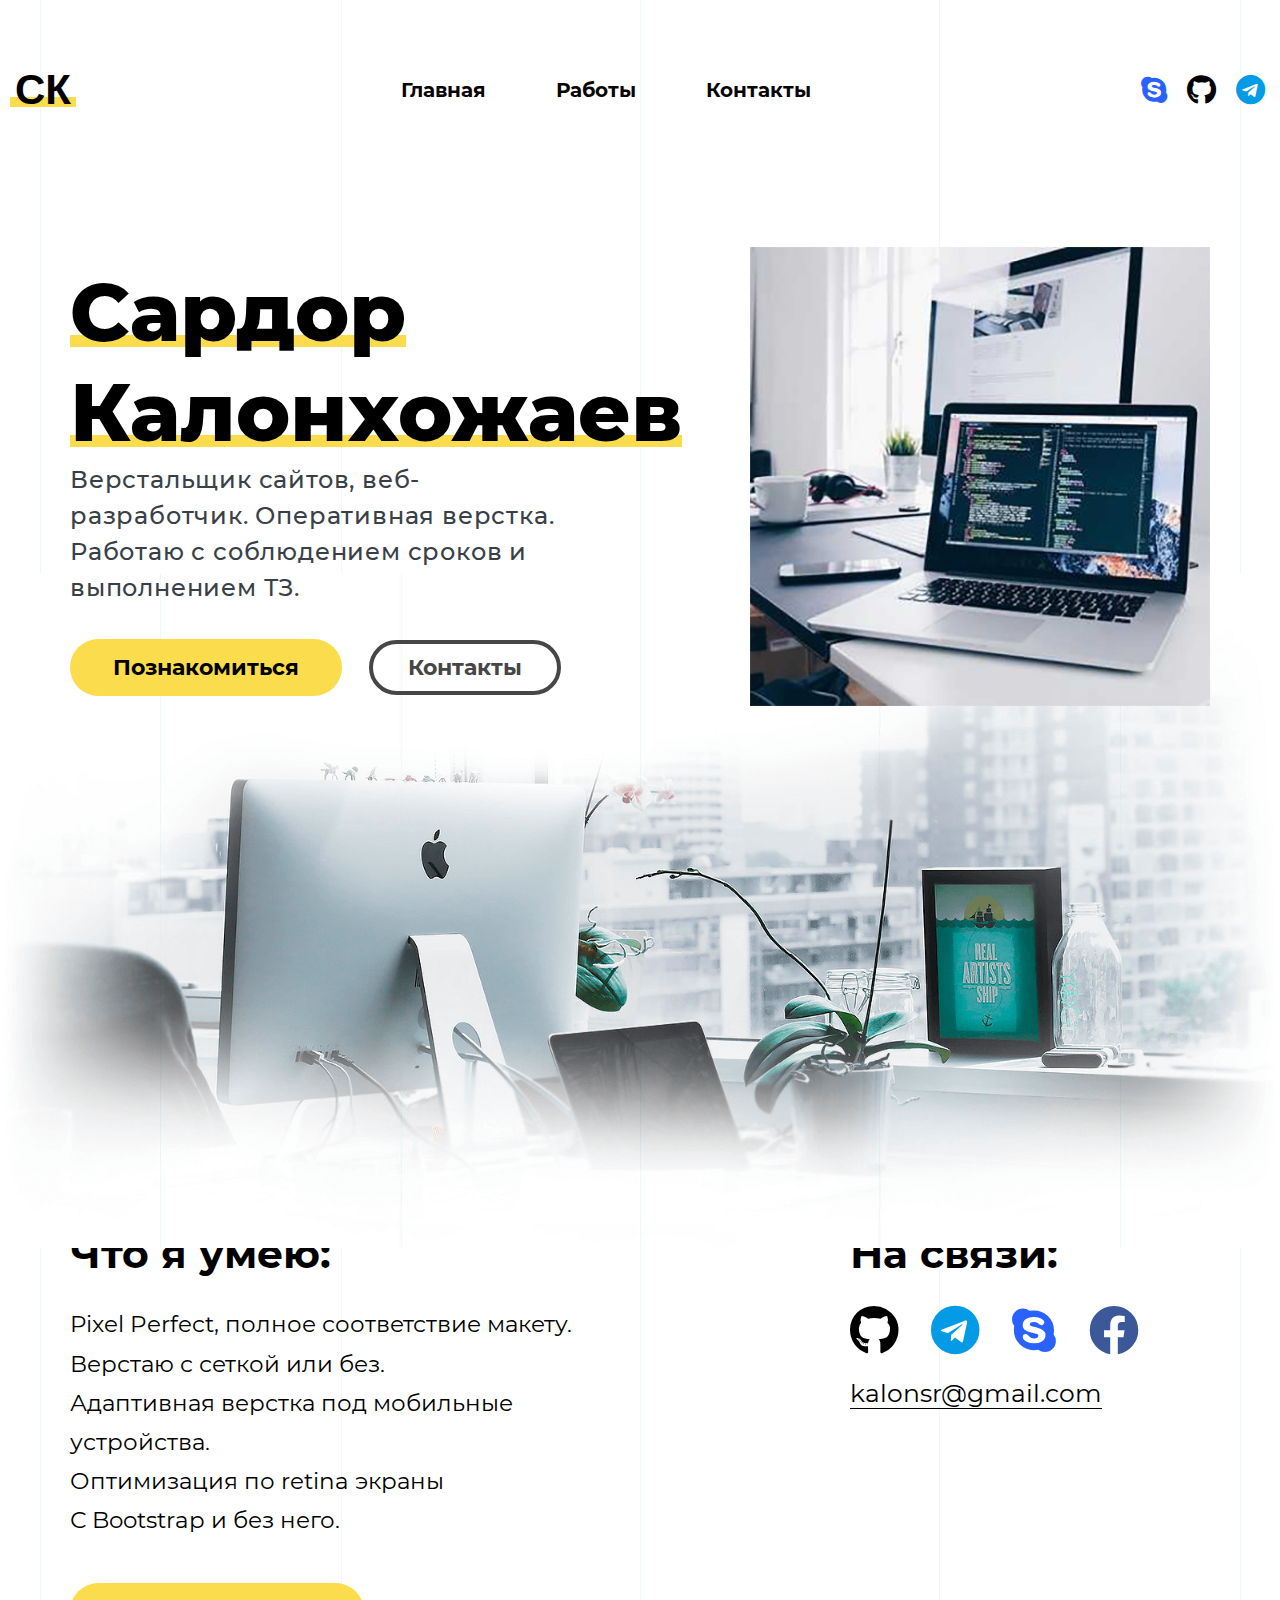
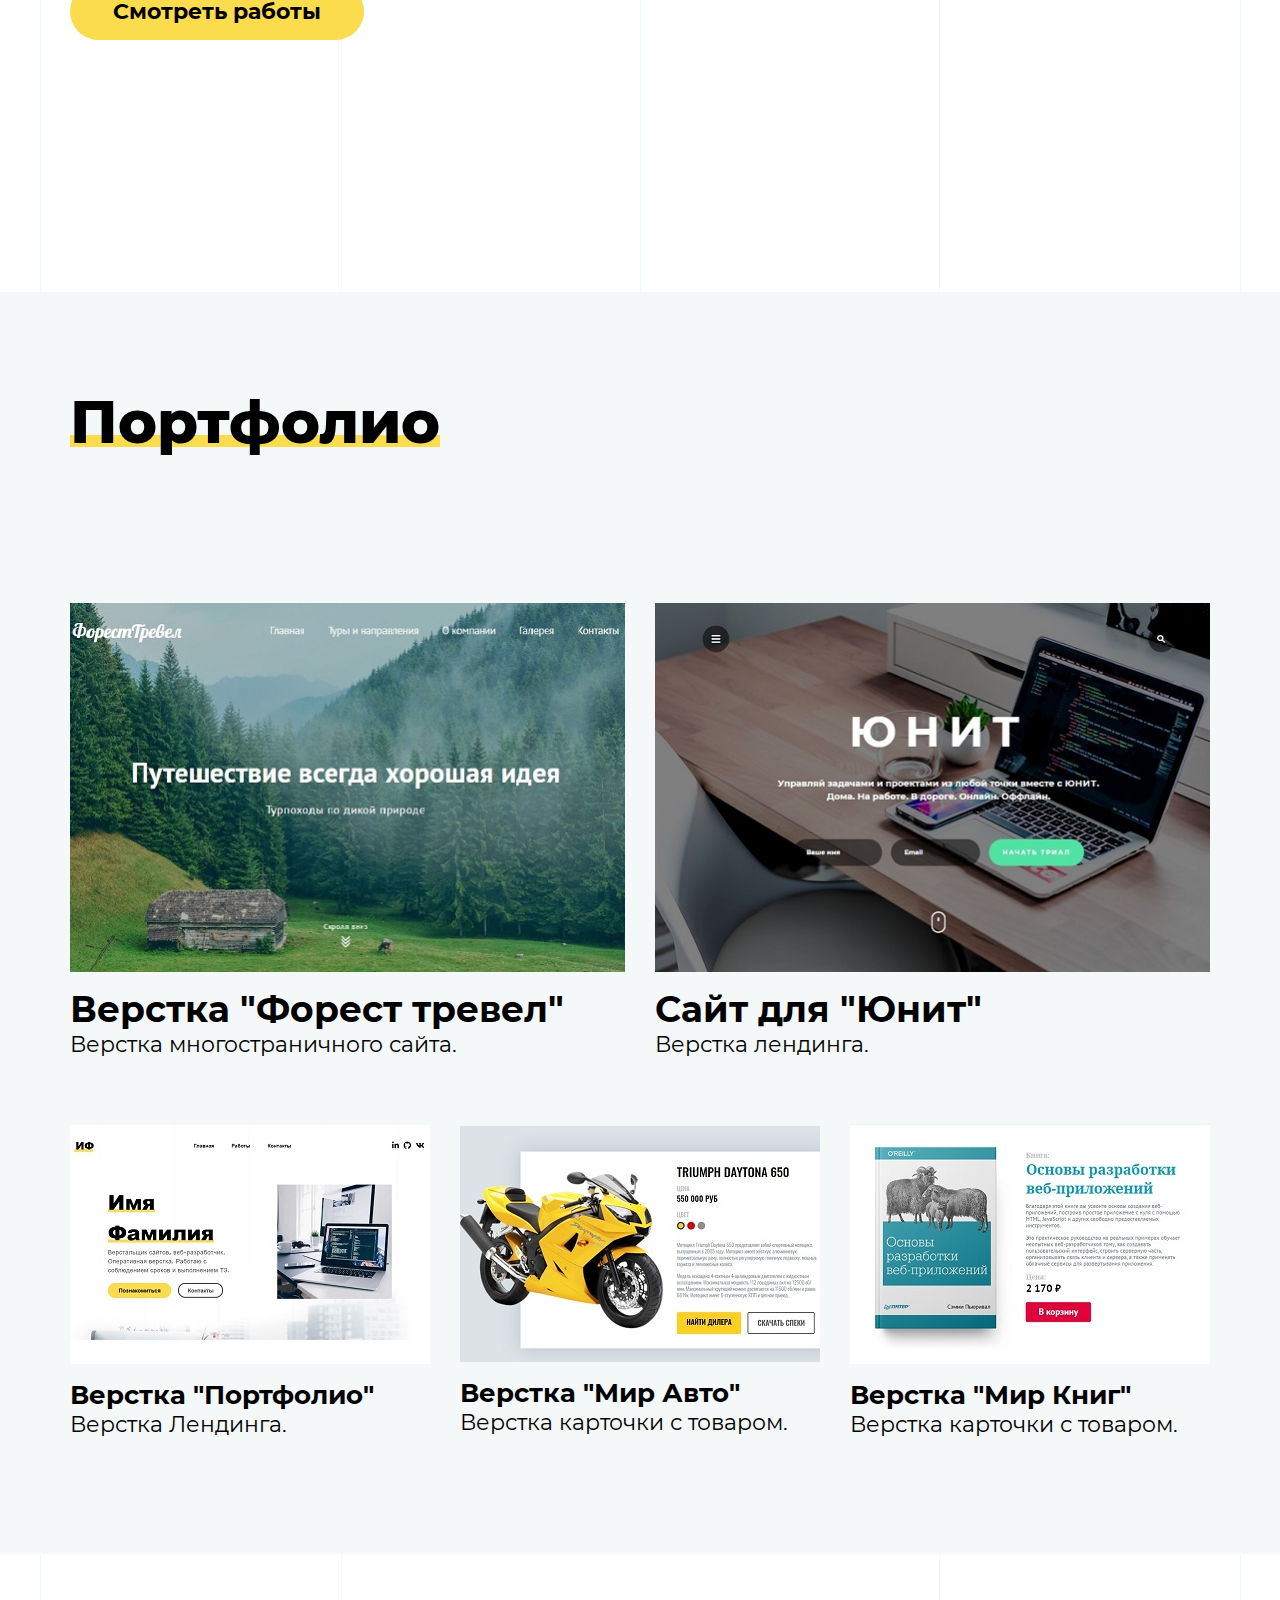
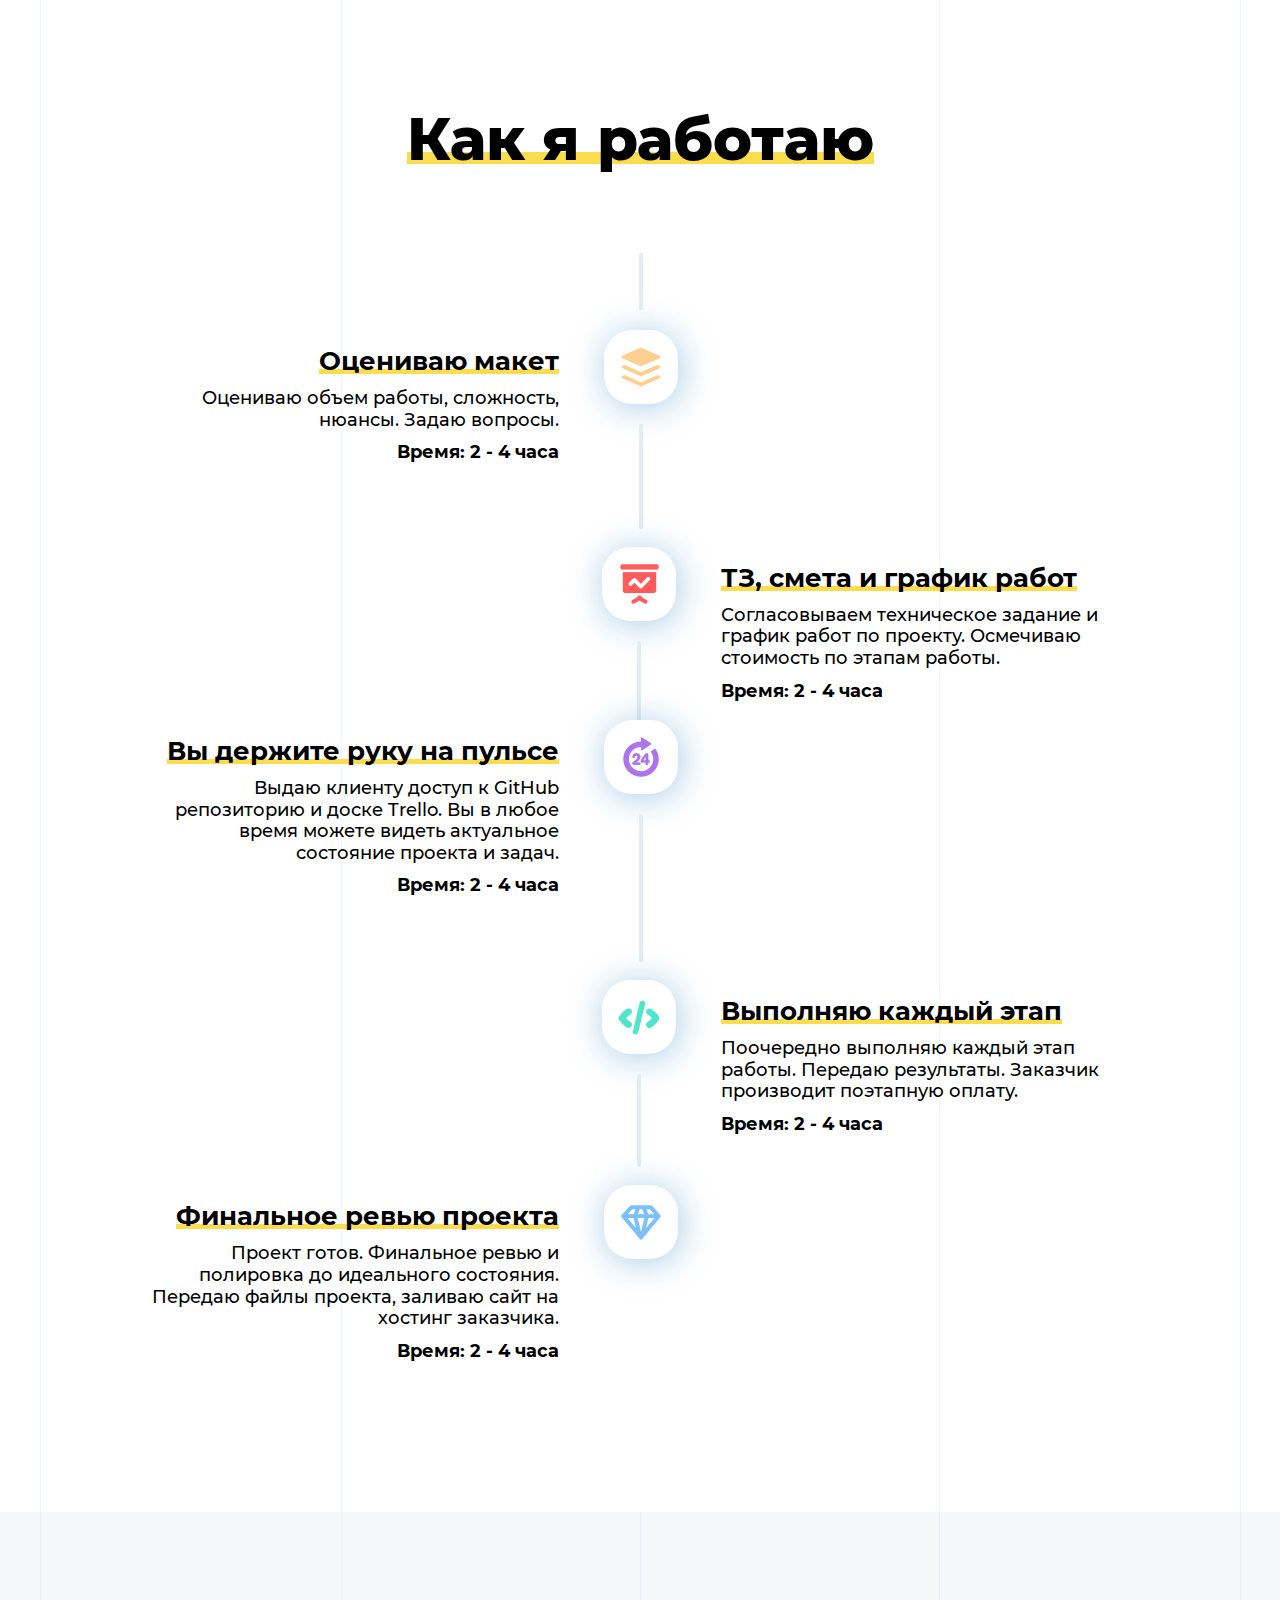
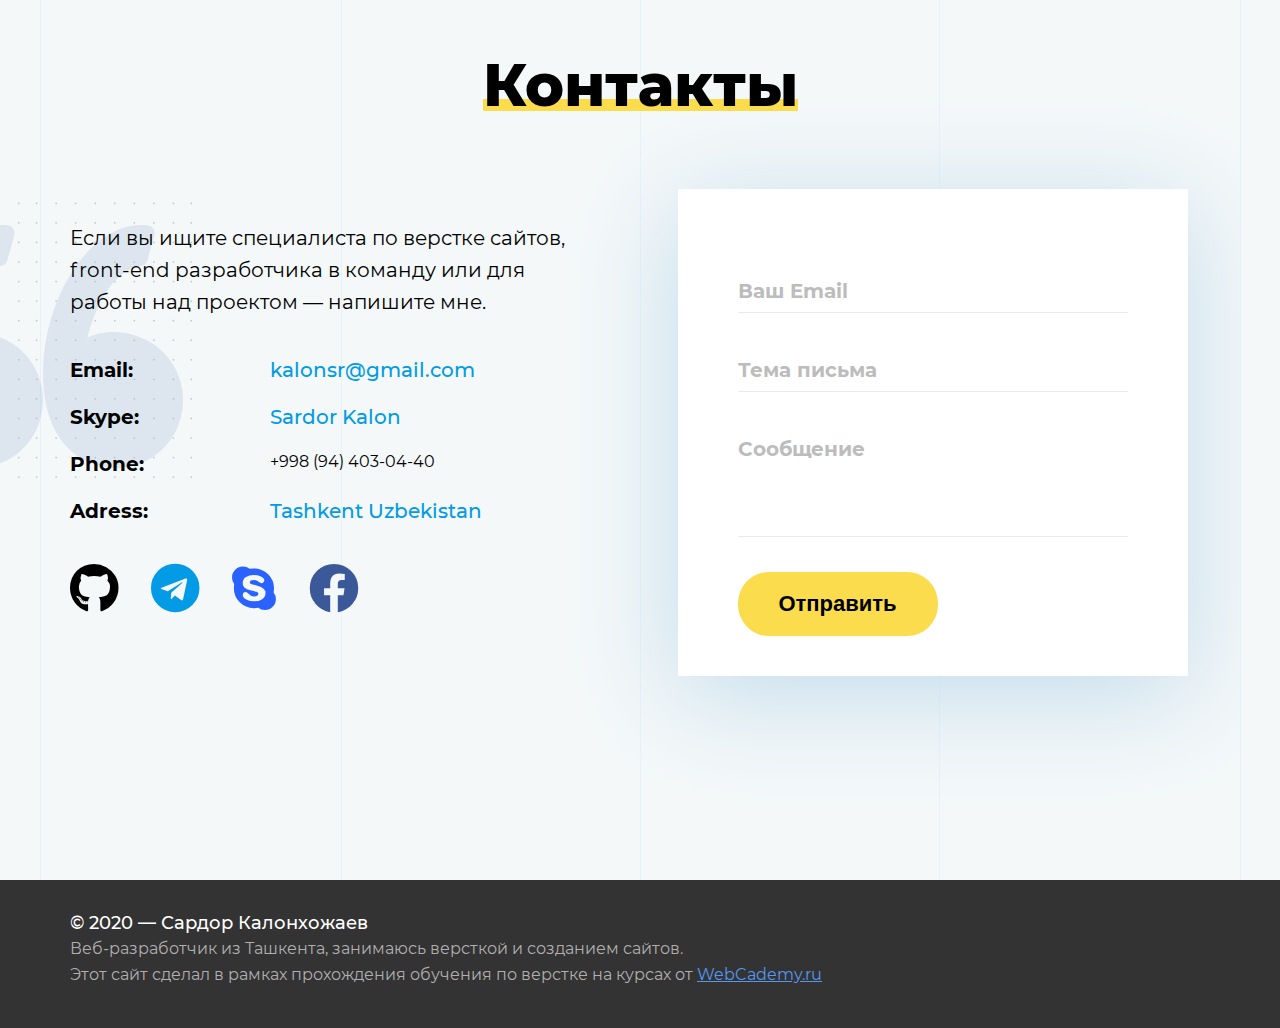
==== commit f7bc4786: "Pixel Perfect" ====
--- a/docs/index.html
+++ b/docs/index.html
@@ -3,14 +3,15 @@
 <head>
 	<meta charset="UTF-8">
 	<meta name="viewport" content="width=device-width, initial-scale=1.0">
-	<link rel="stylesheet" href="css/main.css">
+	
 	<link rel="stylesheet" href="css/fonts.css">
 	<link rel="shortcut icon" href="img/favicon.png" type="image/x-icon">
-	<link href="https://fonts.googleapis.com/css?family=M+PLUS+1p:100,300,400,500,700,800,900&display=swap&subset=cyrillic-ext" rel="stylesheet">
+	<link href="https://fonts.googleapis.com/css2?family=Montserrat:wght@300;400;500;600;700;800;900&display=swap" rel="stylesheet">
 	<link rel="stylesheet" href="fonts/Awesome/css/all.css">
+	<link rel="stylesheet" href="css/main.css">
 	
 
-	<title>My Portfolio</title>
+	<title>Sardor Kalonxojaev</title>
 </head>
 <body class="primer">
 	<div id="overlay"></div>
@@ -134,10 +135,10 @@
 
 						<ul class="skills-list">
 							<li> Pixel Perfect, полное соответствие макету.</li>
-							<li> верстаю с сеткой или без.</li>
-							<li> адаптивная верстка под мобильные устройства.</li>
-							<li> оптимизация по retina экраны</li>
-							<li> с Bootstrap и без него.</li>
+							<li> Верстаю с сеткой или без.</li>
+							<li> Адаптивная верстка под мобильные устройства.</li>
+							<li> Оптимизация по retina экраны</li>
+							<li> С Bootstrap и без него.</li>
 						</ul>
 
 						<a class="button-yellow" href="#portfolio-projects">Смотреть работы
@@ -228,7 +229,7 @@
 						
 						<div class="portfolio-cards__desc">
 							<a class="portfolio-cards__title" href="#!">Верстка &Prime;Портфолио&Prime;</a>
-							<p class="portfolio-cards__subtitle">Верстка Лендинга для портфолио.</p>
+							<p class="portfolio-cards__subtitle">Верстка Лендинга.</p>
 						</div>
 					</a>
 
--- a/docs/css/fonts.css
+++ b/docs/css/fonts.css
@@ -1,133 +1,51 @@
 @font-face { 
-    font-family: 'M PLUS 1p', sans-serif;
-    src: url(../fonts/mplus1p/MPLUS1p-Thin.ttf) format("truetype");
+    font-family: 'Montserrat';
+    src: url(../fonts/Montserrat/Montserrat-Thin.ttf) format("truetype");
     font-weight: 100;
-    font-style: thin;
 }
 
 @font-face { 
-    font-family: 'M PLUS 1p', sans-serif;
-    src: url(../fonts/mplus1p/MPLUS1p-Light.ttf) format("truetype");
+    font-family: 'Montserrat';
+    src: url(../fonts/Montserrat/Montserrat-Light.ttf) format("truetype");
     font-weight: 300;
-    
 }
 
 @font-face { 
-    font-family: 'M PLUS 1p', sans-serif;
-    src: url(../fonts/mplus1p/MPLUS1p-Regular.ttf) format("truetype");
+    font-family: 'Montserrat';
+    src: url(../fonts/Montserrat/Montserrat-Regular.ttf) format("truetype");
     font-weight: 400;
-    
 }
 
 @font-face { 
-    font-family: 'M PLUS 1p', sans-serif;
-    src: url(../fonts/mplus1p/MPLUS1p-Medium.ttf) format("truetype");
+    font-family: 'Montserrat';
+    src: url(../fonts/Montserrat/Montserrat-Medium.ttf) format("truetype");
     font-weight: 500;
-    font-style: medium;
 }
 
 @font-face { 
-    font-family: 'M PLUS 1p', sans-serif;
-    src: url(../fonts/mplus1p/MPLUS1p-Bold.ttf) format("truetype");
-    font-weight: 700;
-    font-style: bold;
+    font-family: "Montserrat";
+    src: url(../fonts/Montserrat/Montserrat-SemiBold.ttf) format("truetype");
+    font-weight: 600;
 }
 
 @font-face { 
-    font-family: 'M PLUS 1p', sans-serif;
-    src: url(../fonts/mplus1p/MPLUS1p-ExtraBold.ttf) format("truetype");
+    font-family: "Montserrat";
+    src: url(../fonts/Montserrat/Montserrat-Bold.ttf) format("truetype");
+    font-weight: 700;
+}
+
+@font-face { 
+    font-family: "Montserrat";
+    src: url(../fonts/Montserrat/Montserrat-ExtraBold.ttf) format("truetype");
     font-weight: 800;
     
 }
 
 @font-face { 
-    font-family: 'M PLUS 1p', sans-serif;
-    src: url(../fonts/mplus1p/MPLUS1p-Black.ttf) format("truetype");
+    font-family: "Montserrat";
+    src: url(../fonts/Montserrat/Montserrat-Black.ttf) format("truetype");
     font-weight: 900;
     
 }
 
-@font-face { 
-    font-family: 'Roboto', sans-serif;
-    src: url(../fonts/Roboto/Roboto-Thin.ttf) format("truetype");
-    font-weight: 100;
-    
-}
 
-@font-face { 
-    font-family: 'Roboto', sans-serif;
-    src: url(../fonts/Roboto/Roboto-ThinItalic.ttf) format("truetype");
-    font-weight: 100;
-    font-style: italic;
-}
-
-@font-face { 
-    font-family: 'Roboto', sans-serif;
-    src: url(../fonts/Roboto/Roboto-Light.ttf) format("truetype");
-    font-weight: 300;
-    
-}
-
-@font-face { 
-    font-family: 'Roboto', sans-serif;
-    src: url(../fonts/Roboto/Roboto-LightItalic.ttf) format("truetype");
-    font-weight: 300;
-    font-style: italic;
-    
-}
-
-@font-face { 
-    font-family: 'Roboto', sans-serif;
-    src: url(../fonts/Roboto/Roboto-Regular.ttf) format("truetype");
-    font-weight: 400;
-    
-}
-
-@font-face { 
-    font-family: 'Roboto', sans-serif;
-    src: url(../fonts/Roboto/Roboto-Italic.ttf) format("truetype");
-    font-weight: 400;
-    font-style: italic;
-}
-
-@font-face { 
-    font-family: 'Roboto', sans-serif;
-    src: url(../fonts/Roboto/Roboto-Medium.ttf) format("truetype");
-    font-weight: 500;
-    
-}
-
-@font-face { 
-    font-family: 'Roboto', sans-serif;
-    src: url(../fonts/Roboto/Roboto-MediumItalic.ttf) format("truetype");
-    font-weight: 500;
-    font-style: italic;
-}
-
-@font-face { 
-    font-family: 'Roboto', sans-serif;
-    src: url(../fonts/Roboto/Roboto-Bold.ttf) format("truetype");
-    font-weight: 700;
-    
-}
-
-@font-face { 
-    font-family: 'Roboto', sans-serif;
-    src: url(../fonts/Roboto/Roboto-BoldItalic.ttf) format("truetype");
-    font-weight: 700;
-    font-style: italic;
-}
-
-@font-face { 
-    font-family: 'Roboto', sans-serif;
-    src: url(../fonts/Roboto/Roboto-Black.ttf) format("truetype");
-    font-weight: 900;
-    
-}
-
-@font-face { 
-    font-family: 'Roboto', sans-serif;
-    src: url(../fonts/Roboto/Roboto-BlackItalic.ttf) format("truetype");
-    font-weight: 900;
-    font-style: italic;
-}
--- a/docs/css/main.css
+++ b/docs/css/main.css
@@ -22,7 +22,7 @@
   width: 100%;
   height: 100%;
   outline: none;
-  font-family: "M PLUS 1p", sans-serif;
+  font-family: 'Montserrat', sans-serif;
 }
 body .primer {
   position: fixed;
@@ -94,7 +94,6 @@
   }
 }
 .title-big {
-  font-family: "M PLUS 1p", sans-serif;
   font-weight: 800;
   font-size: 38px;
 }
@@ -198,7 +197,7 @@
      -moz-box-pack: center;
       -ms-flex-pack: center;
           justify-content: center;
-  margin-top: 15px;
+  margin-top: 22px;
   margin-bottom: 8px;
   -webkit-transition: ease .4s;
   -o-transition: ease .4s;
@@ -345,13 +344,18 @@
   padding-right: -5px;
   z-index: -1;
   width: 100%;
-  border-bottom: 12px solid yellow;
+  border-bottom: 7px solid yellow;
   bottom: 15%;
   left: 0;
 }
+@media (min-width: 768px) {
+  .bottom-line:after {
+    border-bottom: 12px solid yellow;
+  }
+}
 .section-title {
-  font-size: 42px;
-  font-weight: 900;
+  font-size: 37px;
+  font-weight: 800;
   margin-bottom: 39px;
   line-height: 1.2;
 }
@@ -359,15 +363,18 @@
   .section-title {
     margin-bottom: 45px;
     font-size: 52px;
-    font-weight: 700;
+    font-weight: 800;
   }
 }
 @media (min-width: 1200px) {
   .section-title {
     margin-bottom: 50px;
     font-size: 59px;
-    font-weight: 900;
-  }
+    font-weight: 800;
+  }
+}
+.section-title.projects {
+  margin-bottom: 48px;
 }
 @media (min-width: 768px) {
   .section-title.projects {
@@ -378,15 +385,20 @@
   .section-title.projects {
     margin-bottom: 145px;
   }
+}
+.contacts-page {
+  background-color: rgba(112, 175, 246, 0.1);
+}
+.contacts.page {
+  background-color: transparent;
 }
 #header {
   margin: auto;
   position: relative;
-  padding-top: 15px;
-  padding-bottom: 85px;
+  padding-top: 25px;
+  padding-bottom: 25px;
   width: 100%;
   height: 100%;
-  font-family: "M PLUS 1p", sans-serif;
   overflow: hidden;
   max-width: 320px;
 }
@@ -435,7 +447,7 @@
      -moz-box-align: center;
       -ms-flex-align: center;
           align-items: center;
-  margin-top: 75px;
+  margin-top: 25px;
   position: relative;
   z-index: 2;
 }
@@ -479,7 +491,7 @@
   overflow: hidden;
   -o-object-position: center;
      object-position: center;
-  margin-bottom: 37px;
+  margin-bottom: 57px;
 }
 @media (min-width: 768px) {
   .my-photo {
@@ -624,7 +636,7 @@
 }
 #header-bottom__wrapper {
   margin-bottom: 75px;
-  padding-top: 20px;
+  padding-top: 78px;
   display: -webkit-box;
   display: -webkit-flex;
   display: -moz-box;
@@ -671,7 +683,7 @@
   }
 }
 .skills-content {
-  margin-bottom: 13px;
+  margin-bottom: 30px;
 }
 @media (min-width: 544px) {
   .skills-content {
@@ -690,13 +702,13 @@
   }
 }
 .skills-list {
-  margin-top: 20px;
+  margin-top: 23px;
   list-style-type: none;
   padding: 0;
   font-size: 18px;
   font-weight: 400;
   max-width: 270px;
-  line-height: 1.9;
+  line-height: 1.7;
 }
 @media (min-width: 544px) {
   .skills-list {
@@ -706,7 +718,6 @@
 @media (min-width: 768px) {
   .skills-list {
     margin-top: 20px;
-    line-height: 1.7;
   }
 }
 @media (min-width: 1200px) {
@@ -714,12 +725,6 @@
     margin-bottom: 43px;
     font-size: 23px;
     max-width: 630px;
-    line-height: 1.6;
-  }
-}
-@media (min-width: 1200px) {
-  .skills-list li::before {
-    content: "\2014";
   }
 }
 .intouch-wrapper {
@@ -783,8 +788,8 @@
   width: 100%;
   max-width: 320px;
   height: 60px;
-  padding-left: 10px;
-  padding-right: 10px;
+  padding-left: 30px;
+  padding-right: 30px;
 }
 @media (min-width: 544px) {
   .header-nav {
@@ -1242,8 +1247,8 @@
 }
 .portfolio {
   background-color: #f4f8f9;
-  padding-top: 47px;
-  padding-bottom: 70px;
+  padding-top: 60px;
+  padding-bottom: 95px;
 }
 @media (min-width: 768px) {
   .portfolio {
@@ -1332,7 +1337,6 @@
      -moz-box-direction: normal;
       -ms-flex-direction: column;
           flex-direction: column;
-  margin-bottom: 23px;
 }
 @media (min-width: 544px) {
   #portfolio-projects {
@@ -1345,7 +1349,6 @@
 }
 @media (min-width: 768px) {
   #portfolio-projects {
-    margin-bottom: 0;
     -webkit-box-orient: horizontal;
     -webkit-box-direction: normal;
     -webkit-flex-direction: row;
@@ -1365,11 +1368,6 @@
        -moz-box-align: center;
         -ms-flex-align: center;
             align-items: center;
-  }
-}
-@media (min-width: 1200px) {
-  #portfolio-projects {
-    margin-bottom: 0;
   }
 }
 .portfolio-projects__item {
@@ -1494,7 +1492,7 @@
   outline: hidden;
 }
 .portfolio-cards__desc {
-  margin-top: 15px;
+  margin-top: 30px;
 }
 @media (min-width: 768px) {
   .portfolio-cards__desc {
@@ -1553,9 +1551,11 @@
 .portfolio-cards__subtitle {
   font-size: 16px;
   font-weight: 400;
+  margin-top: 10px;
 }
 @media (min-width: 768px) {
   .portfolio-cards__subtitle {
+    margin-top: 0;
     font-size: 20px;
     font-weight: 400;
   }
@@ -1565,9 +1565,6 @@
     font-size: 22px;
     font-weight: 400;
   }
-}
-.show-cards {
-  margin-top: -30px;
 }
 @media (min-width: 768px) {
   .show-cards {
@@ -1596,7 +1593,7 @@
 }
 #timeline {
   padding-top: 50px;
-  padding-bottom: 50px;
+  padding-bottom: 75px;
   padding-left: 0;
   padding-right: 0;
 }
@@ -1736,7 +1733,7 @@
   }
 }
 .timeline-block {
-  margin-bottom: 20px;
+  margin-bottom: 27px;
   padding-bottom: 51px;
   position: relative;
   display: -webkit-box;
@@ -1842,19 +1839,16 @@
     left: 35px;
   }
 }
-.timeline-block:first-child::after {
-  content: "";
-  position: absolute;
-  width: 4px;
-  height: 57px;
-  left: 35px;
-  top: -77px;
-  background-color: #e1eef4;
-}
 @media (min-width: 768px) {
   .timeline-block:first-child::after {
+    content: "";
+    position: absolute;
+    width: 4px;
+    height: 57px;
     right: 35px;
     left: unset;
+    top: -77px;
+    background-color: #e1eef4;
   }
 }
 .timeline-img {
@@ -1892,7 +1886,7 @@
   cursor: pointer;
   font-size: 20px;
   font-weight: 400;
-  padding-top: 15px;
+  padding-top: 0;
   padding-left: 25px;
   padding-right: 0;
   text-align: start;
@@ -1967,7 +1961,7 @@
 .contacts {
   position: relative;
   z-index: 1;
-  padding-top: 48px;
+  padding-top: 55px;
   background-color: rgba(112, 175, 246, 0.1);
 }
 @media (min-width: 768px) {
@@ -1998,7 +1992,7 @@
   }
 }
 .section-title.contact {
-  margin-bottom: 39px;
+  margin-bottom: 45px;
   color: #000;
   text-align: center;
 }
@@ -2030,7 +2024,7 @@
      -moz-box-direction: normal;
       -ms-flex-direction: column;
           flex-direction: column;
-  padding-bottom: 101px;
+  padding-bottom: 70px;
 }
 @media (min-width: 544px) {
   .contacts-wrapper {
@@ -2077,8 +2071,8 @@
   }
 }
 .contacts-content p {
-  margin-bottom: 15px;
-  font-size: 16px;
+  margin-bottom: 20px;
+  font-size: 14px;
   font-weight: 400;
   line-height: 26px;
   color: #000;
@@ -2114,7 +2108,7 @@
   }
 }
 .list-item {
-  margin-bottom: 10px;
+  margin-bottom: 16px;
   list-style-type: none;
   display: -webkit-box;
   display: -webkit-flex;
@@ -2151,12 +2145,14 @@
 }
 .list-item span {
   margin-right: 30px;
+  margin-bottom: 5px;
   font-size: 20px;
   font-weight: 700;
 }
 @media (min-width: 768px) {
   .list-item span {
     margin-right: 30px;
+    margin-bottom: 0;
     font-size: 18px;
   }
 }
@@ -2632,7 +2628,7 @@
 @media (min-width: 768px) {
   .for-contact-me {
     margin-bottom: 25px;
-    width: 470px;
+    width: 500px;
     -webkit-box-orient: horizontal;
     -webkit-box-direction: normal;
     -webkit-flex-direction: row;
@@ -2650,6 +2646,7 @@
 @media (min-width: 1200px) {
   .for-contact-me {
     margin-bottom: 35px;
+    width: 510px;
   }
 }
 .contact-mail {
@@ -2663,13 +2660,12 @@
   border-bottom: solid 2px #1a8fc9;
 }
 .contact-mail:hover {
-  color: #039be5;
-  border-bottom: solid 2px #039be5;
+  color: #57c0f5;
+  border-bottom: solid 2px #57c0f5;
   -webkit-transition: ease 0.3s;
   -o-transition: ease 0.3s;
   -moz-transition: ease 0.3s;
   transition: ease 0.3s;
-  font-weight: 600;
 }
 .contact-mail:active {
   color: #ea736d;
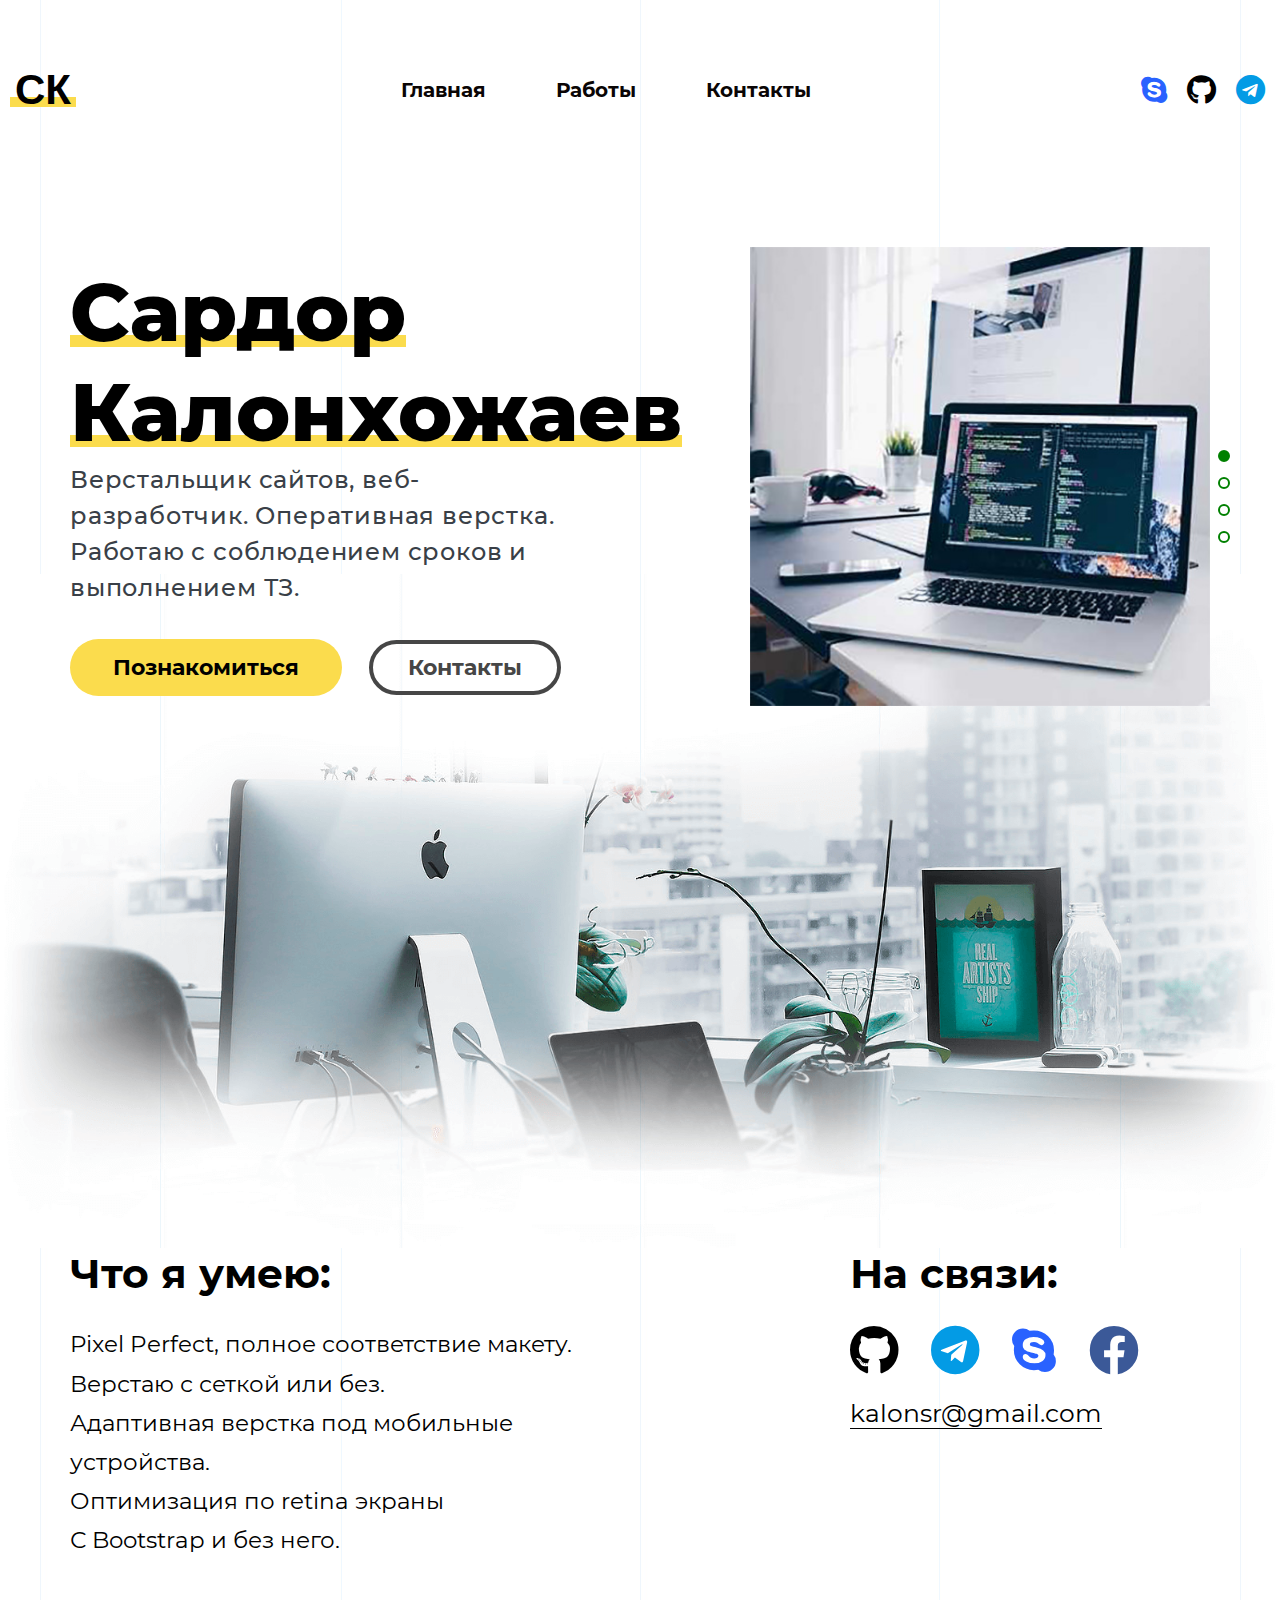
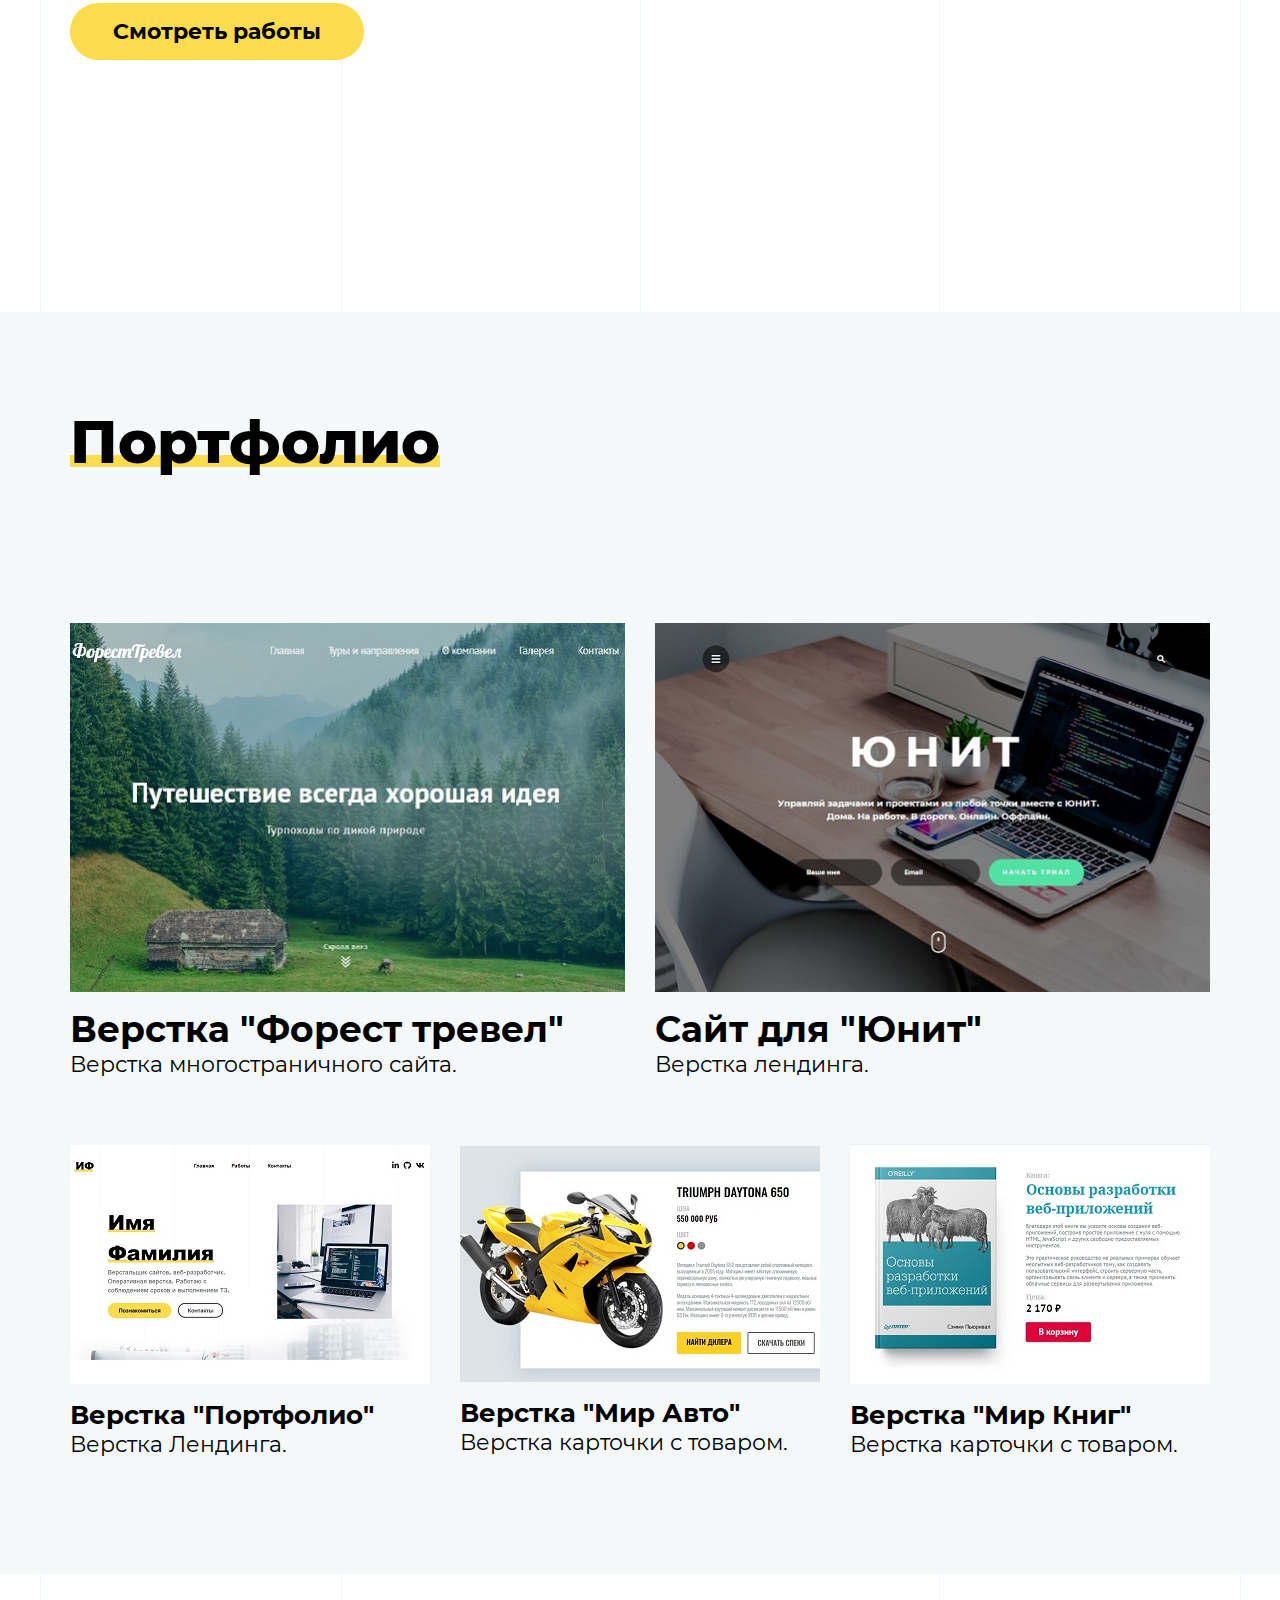
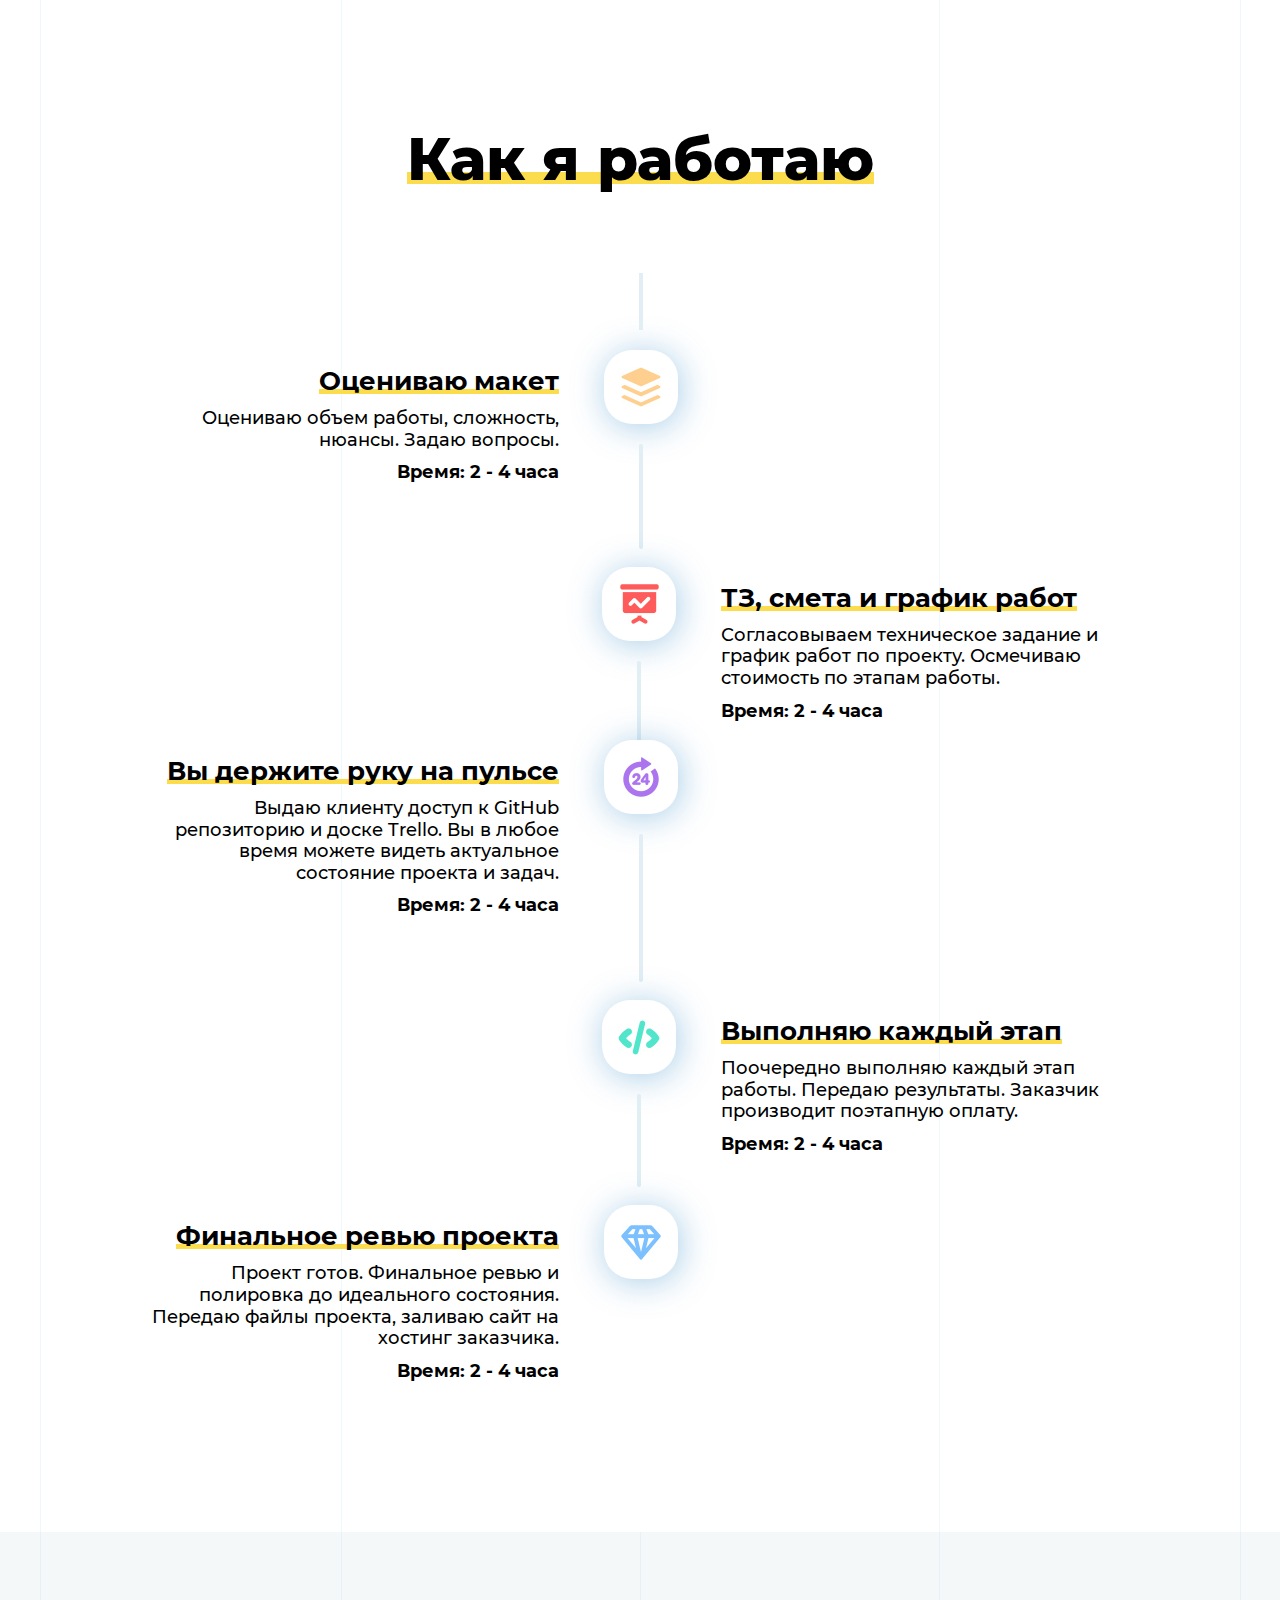
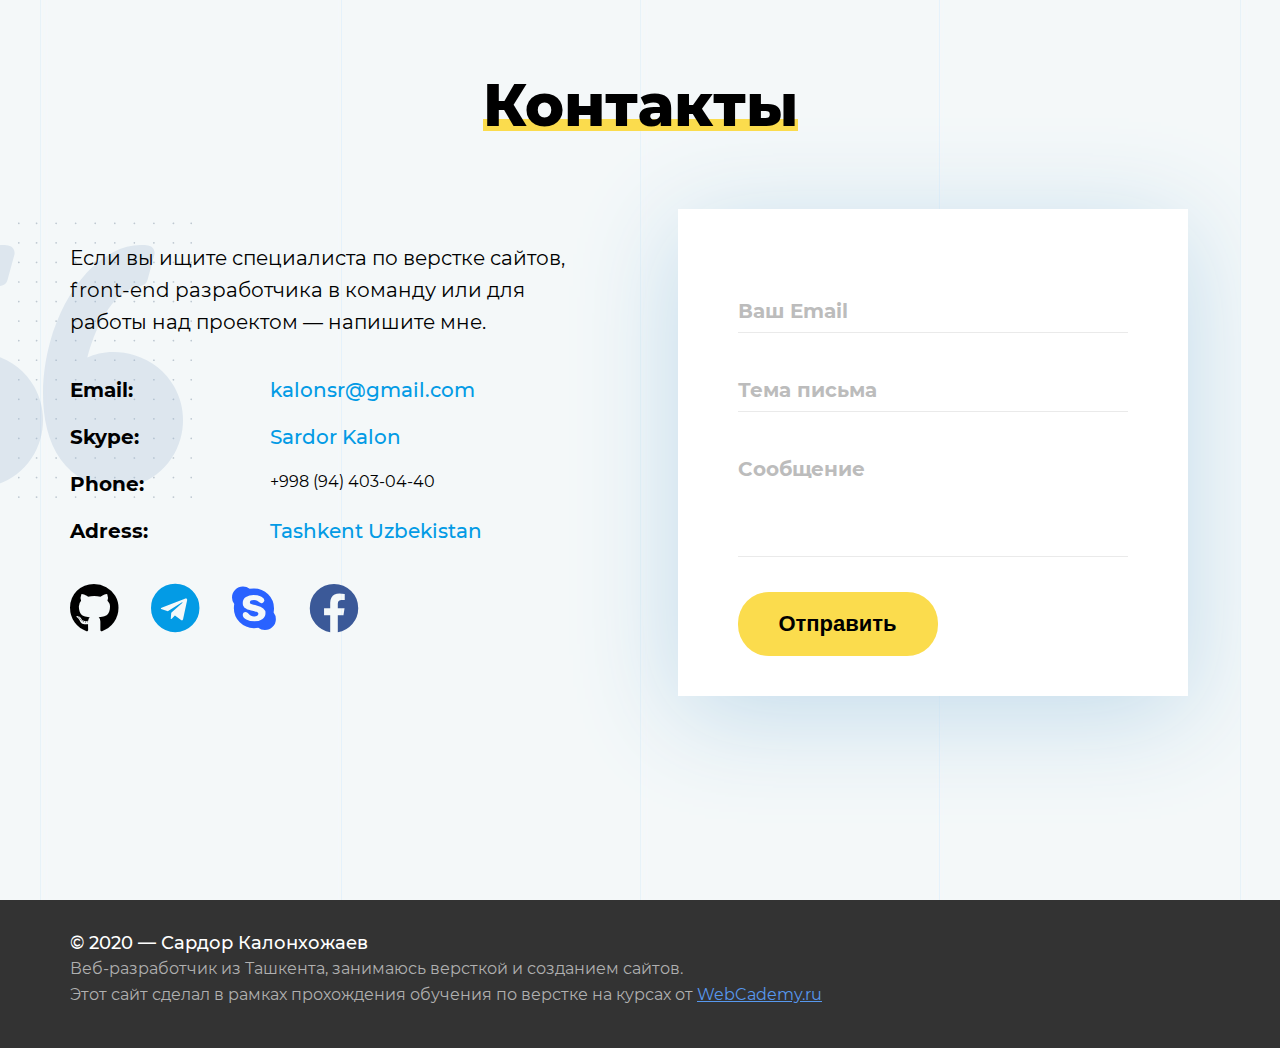
==== commit cdae5803: "Page nav added" ====
--- a/docs/index.html
+++ b/docs/index.html
@@ -15,6 +15,20 @@
 </head>
 <body class="primer">
 	<div id="overlay"></div>
+	<ul id="page-nav">
+		<li class="active">
+			<a href="#header"></a>
+		</li>
+		<li>
+			<a href="#portfolio"></a>
+		</li>
+		<li>
+			<a href="#timeline"></a>
+		</li>
+		<li>
+			<a href="#contacts"></a>
+		</li>
+	</ul>
 		
 				<!-- Header -->
 	<div id="header">
@@ -447,6 +461,7 @@
 	<script src="./libs/jquery/jquery-3.5.0.min.js"></script>
 	<script src="./libs/mixitup/mixitup.min.js"></script>
 	<script src="./libs/validate/jquery.validate.js"></script>
+	<script src="./libs/nav/nav.js"></script>
 	<script src="./js/main.js"></script>
 </body>
 </html>--- a/docs/css/main.css
+++ b/docs/css/main.css
@@ -40,6 +40,39 @@
 .primer.active {
   overflow-y: hidden;
   position: absolute;
+}
+#page-nav {
+  position: fixed;
+  right: 5px;
+  top: 50%;
+  z-index: 100;
+  list-style-type: none;
+}
+@media (min-width: 992px) {
+  #page-nav {
+    right: 50px;
+  }
+}
+#page-nav li {
+  width: 12px;
+  height: 12px;
+  background-color: #fff;
+  -webkit-border-radius: 50%;
+     -moz-border-radius: 50%;
+          border-radius: 50%;
+  border: 2px solid green;
+  margin-bottom: 15px;
+  -webkit-transition: .5s;
+  -o-transition: .5s;
+  -moz-transition: .5s;
+  transition: .5s;
+}
+#page-nav li a {
+  display: block;
+  height: 100%;
+}
+#page-nav li.active {
+  background-color: green;
 }
 a,
 a:hover {
@@ -675,11 +708,25 @@
             justify-content: space-between;
   }
 }
-@media (min-width: 1200px) {
+@media (min-width: 992px) {
   #header-bottom__wrapper {
+    -webkit-box-pack: start;
+    -webkit-justify-content: start;
+       -moz-box-pack: start;
+        -ms-flex-pack: start;
+            justify-content: start;
+  }
+}
+@media (min-width: 1200px) {
+  #header-bottom__wrapper {
+    -webkit-box-pack: justify;
+    -webkit-justify-content: space-between;
+       -moz-box-pack: justify;
+        -ms-flex-pack: justify;
+            justify-content: space-between;
     margin-bottom: 12px;
     margin-top: -40px;
-    padding-top: 20px;
+    padding-top: 40px;
   }
 }
 .skills-content {
@@ -694,6 +741,11 @@
   .skills-content {
     margin-bottom: 0;
     width: 50%;
+  }
+}
+@media (min-width: 768px) {
+  .skills-content {
+    max-width: 400px;
   }
 }
 @media (min-width: 1200px) {
